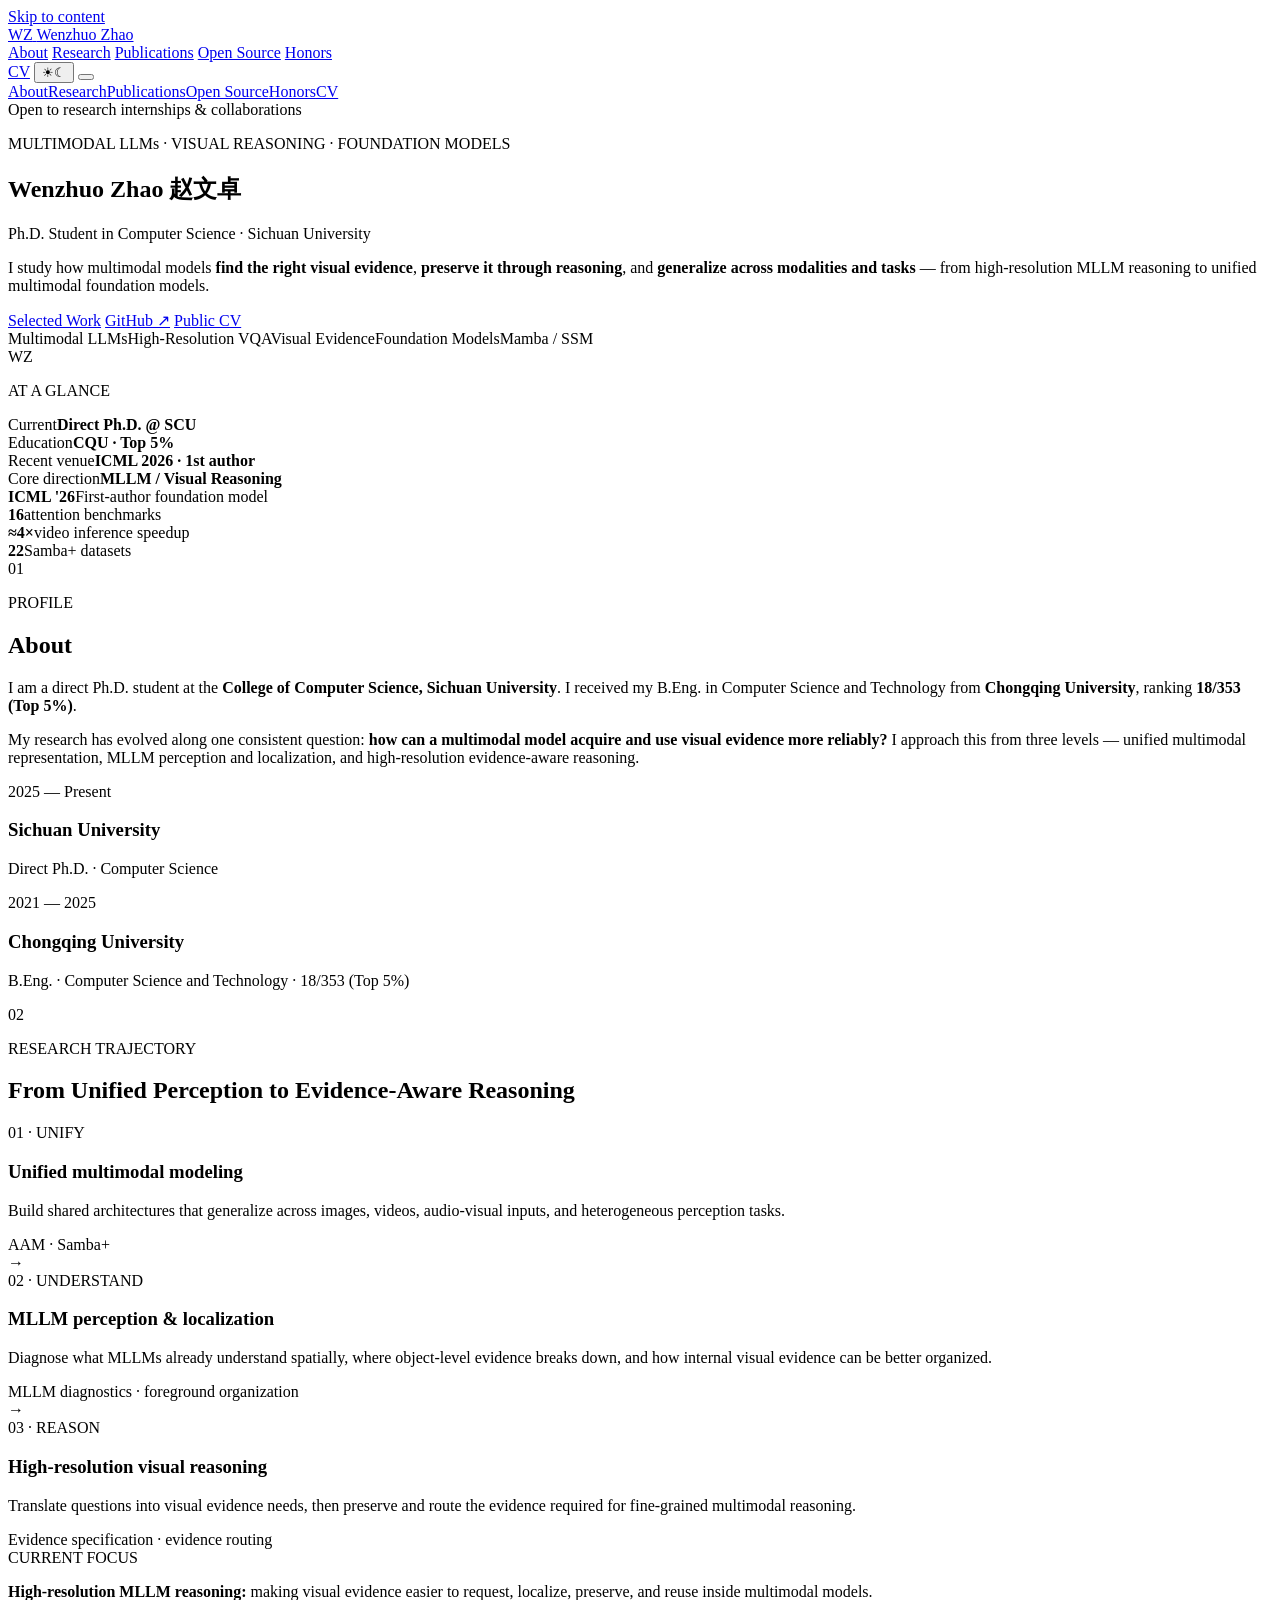
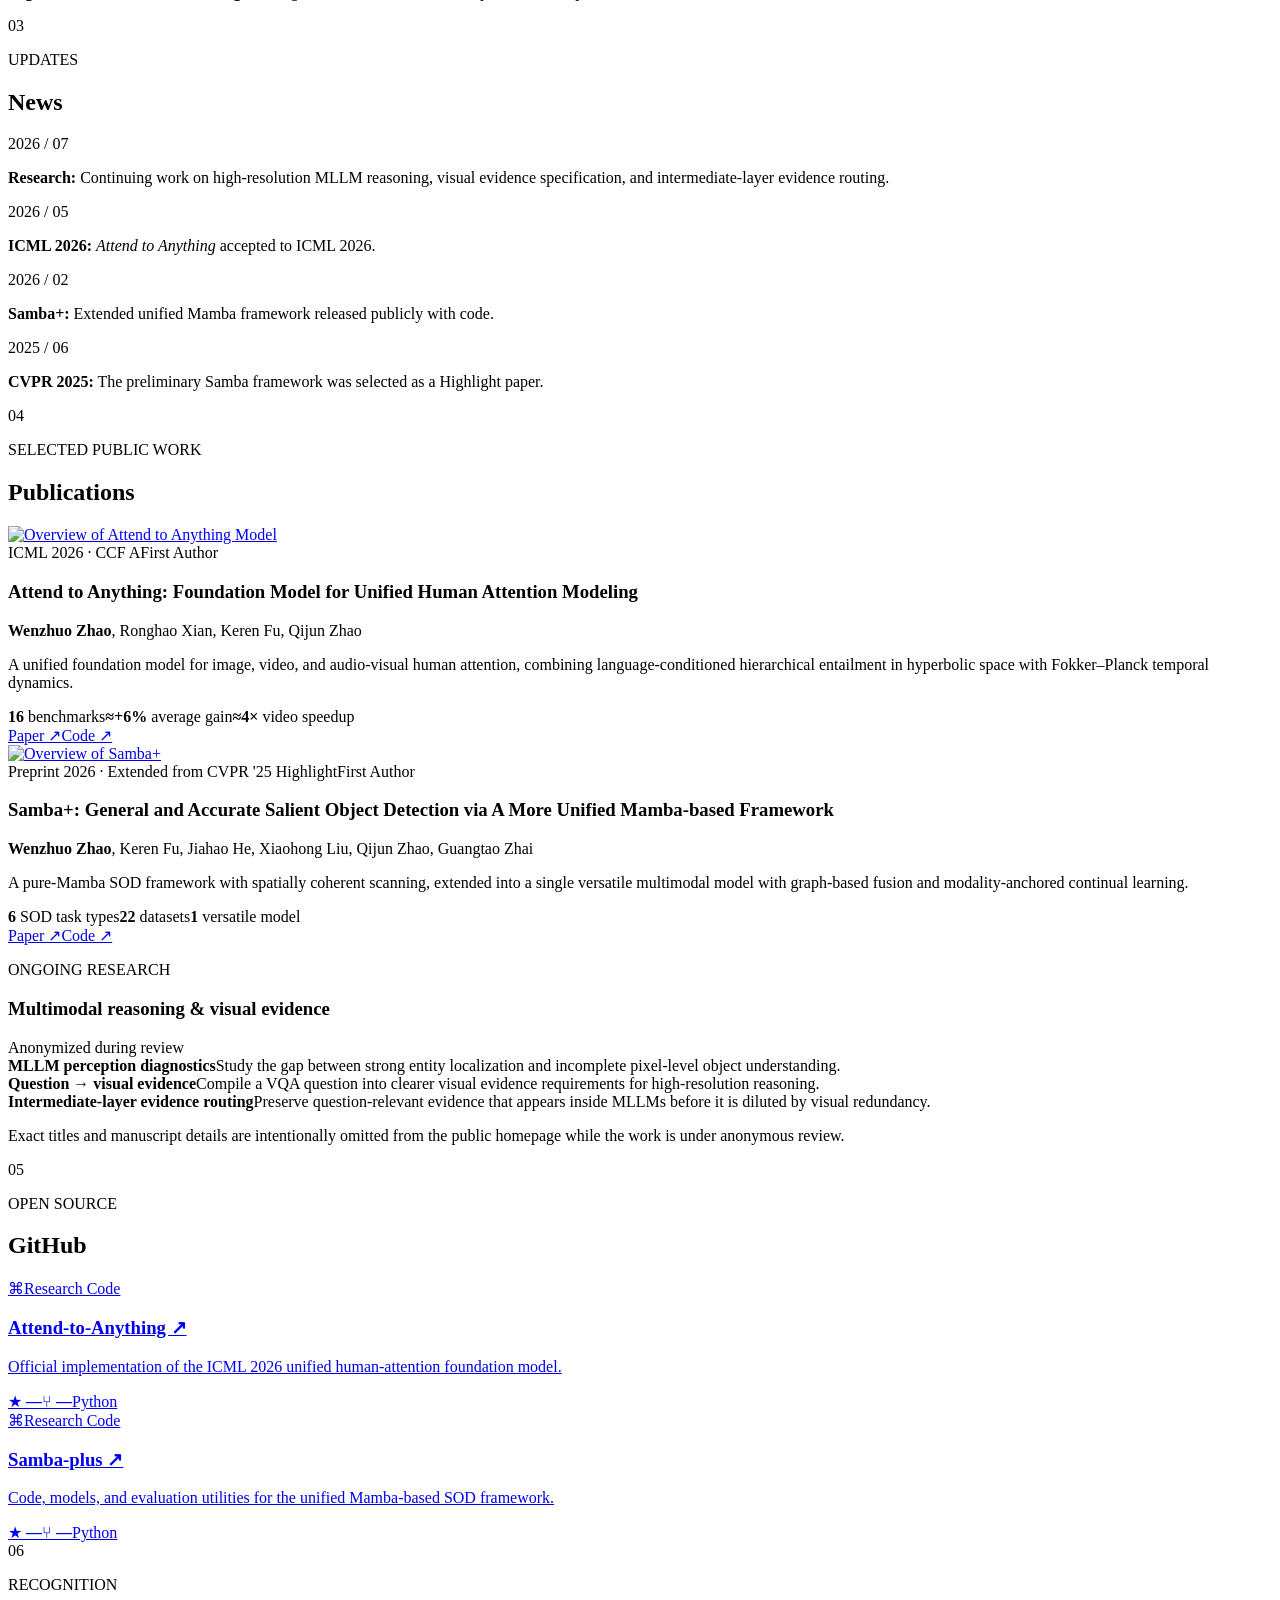
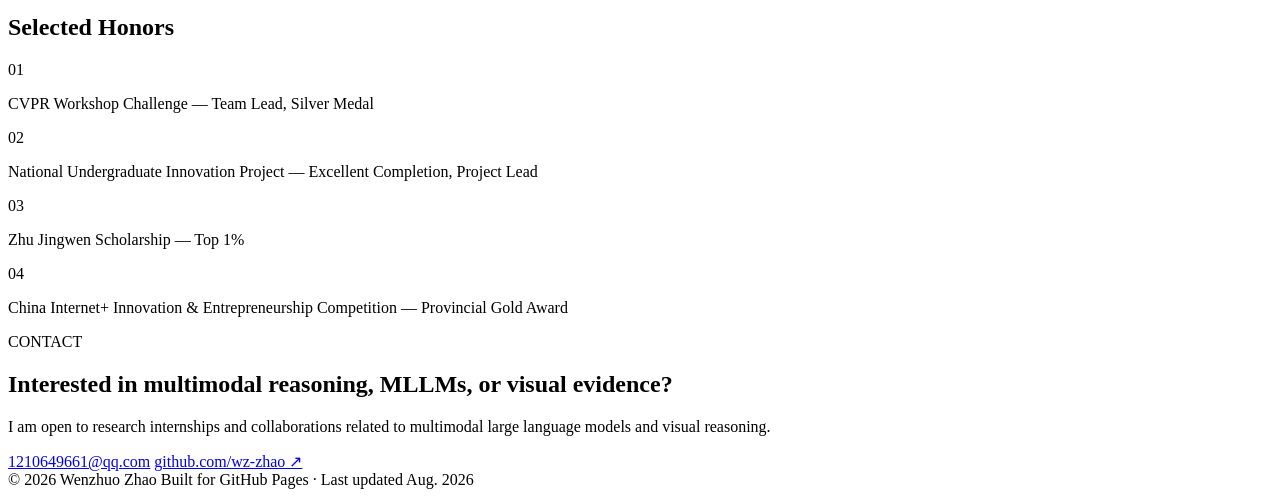
==== index.html @ 7d65204a "Add files via upload" ====
<!doctype html>
<html lang="en">
<head>
  <meta charset="utf-8" />
  <meta name="viewport" content="width=device-width, initial-scale=1" />
  <meta name="theme-color" content="#f6f8fb" media="(prefers-color-scheme: light)" />
  <meta name="theme-color" content="#0c111b" media="(prefers-color-scheme: dark)" />
  <meta name="description" content="Wenzhuo Zhao — Ph.D. student at Sichuan University working on multimodal large language models, high-resolution visual reasoning, visual evidence, and unified multimodal foundation models." />
  <meta name="author" content="Wenzhuo Zhao" />
  <meta name="robots" content="index,follow" />
  <link rel="canonical" href="https://wz-zhao.github.io/" />
  <meta property="og:title" content="Wenzhuo Zhao | Multimodal AI Research" />
  <meta property="og:description" content="Multimodal LLMs, high-resolution visual reasoning, visual evidence, and unified multimodal foundation models." />
  <meta property="og:type" content="website" />
  <meta property="og:url" content="https://wz-zhao.github.io/" />
  <meta name="twitter:card" content="summary" />
  <title>Wenzhuo Zhao | Multimodal AI Research</title>
  <link rel="icon" href="assets/favicon.svg" type="image/svg+xml" />
  <link rel="stylesheet" href="assets/style.css" />
  <script type="application/ld+json">
  {
    "@context": "https://schema.org",
    "@type": "Person",
    "name": "Wenzhuo Zhao",
    "alternateName": "赵文卓",
    "url": "https://wz-zhao.github.io/",
    "sameAs": ["https://github.com/wz-zhao"],
    "affiliation": {"@type": "CollegeOrUniversity", "name": "Sichuan University"},
    "alumniOf": {"@type": "CollegeOrUniversity", "name": "Chongqing University"},
    "knowsAbout": ["Multimodal Large Language Models", "High-Resolution Visual Question Answering", "Visual Evidence Routing", "Foundation Models", "Mamba"]
  }
  </script>
</head>
<body>
  <a class="skip-link" href="#main">Skip to content</a>
  <div class="page-glow page-glow-a" aria-hidden="true"></div>
  <div class="page-glow page-glow-b" aria-hidden="true"></div>

  <header class="site-header" id="top">
    <div class="nav-shell">
      <a class="brand" href="#top" aria-label="Wenzhuo Zhao homepage">
        <span class="brand-mark">WZ</span>
        <span class="brand-name">Wenzhuo Zhao</span>
      </a>
      <nav class="nav-links" aria-label="Primary navigation">
        <a href="#about">About</a>
        <a href="#research">Research</a>
        <a href="#publications">Publications</a>
        <a href="#opensource">Open Source</a>
        <a href="#honors">Honors</a>
      </nav>
      <div class="nav-actions">
        <a class="nav-cv" href="cv.html">CV</a>
        <button class="theme-toggle" id="themeToggle" type="button" aria-label="Toggle color theme" title="Toggle color theme">
          <span class="theme-sun" aria-hidden="true">☀</span><span class="theme-moon" aria-hidden="true">☾</span>
        </button>
        <button class="menu-toggle" id="menuToggle" type="button" aria-expanded="false" aria-controls="mobileNav" aria-label="Open navigation menu">
          <span></span><span></span><span></span>
        </button>
      </div>
    </div>
    <nav class="mobile-nav" id="mobileNav" aria-label="Mobile navigation">
      <a href="#about">About</a><a href="#research">Research</a><a href="#publications">Publications</a><a href="#opensource">Open Source</a><a href="#honors">Honors</a><a href="cv.html">CV</a>
    </nav>
  </header>

  <main id="main">
    <section class="hero section-shell">
      <div class="hero-copy reveal">
        <div class="availability"><span class="pulse-dot" aria-hidden="true"></span> Open to research internships & collaborations</div>
        <p class="eyebrow">MULTIMODAL LLMs · VISUAL REASONING · FOUNDATION MODELS</p>
        <h1>Wenzhuo Zhao <span class="cn-name">赵文卓</span></h1>
        <p class="hero-role">Ph.D. Student in Computer Science · Sichuan University</p>
        <p class="hero-lead">
          I study how multimodal models <strong>find the right visual evidence</strong>, <strong>preserve it through reasoning</strong>,
          and <strong>generalize across modalities and tasks</strong> — from high-resolution MLLM reasoning to unified multimodal foundation models.
        </p>
        <div class="hero-actions">
          <a class="button button-primary" href="#publications">Selected Work</a>
          <a class="button button-ghost" href="https://github.com/wz-zhao" target="_blank" rel="noreferrer">GitHub ↗</a>
          <a class="button button-ghost" href="cv.html">Public CV</a>
        </div>
        <div class="hero-tags" aria-label="Research interests">
          <span>Multimodal LLMs</span><span>High-Resolution VQA</span><span>Visual Evidence</span><span>Foundation Models</span><span>Mamba / SSM</span>
        </div>
      </div>

      <aside class="hero-card reveal" aria-label="Research profile">
        <div class="avatar-wrap">
          <img class="avatar" src="https://avatars.githubusercontent.com/u/113617380?v=4" alt="Wenzhuo Zhao" referrerpolicy="no-referrer" onerror="this.style.display='none'; this.nextElementSibling.style.display='grid';" />
          <div class="avatar-fallback" aria-hidden="true">WZ</div>
        </div>
        <div class="hero-card-body">
          <p class="mini-label">AT A GLANCE</p>
          <div class="stat-row"><span>Current</span><strong>Direct Ph.D. @ SCU</strong></div>
          <div class="stat-row"><span>Education</span><strong>CQU · Top 5%</strong></div>
          <div class="stat-row"><span>Recent venue</span><strong>ICML 2026 · 1st author</strong></div>
          <div class="stat-row"><span>Core direction</span><strong>MLLM / Visual Reasoning</strong></div>
        </div>
      </aside>
    </section>

    <section class="proof-bar section-shell reveal" aria-label="Selected research highlights">
      <div><strong>ICML '26</strong><span>First-author foundation model</span></div>
      <div><strong>16</strong><span>attention benchmarks</span></div>
      <div><strong>≈4×</strong><span>video inference speedup</span></div>
      <div><strong>22</strong><span>Samba+ datasets</span></div>
    </section>

    <section class="section-shell content-section" id="about">
      <div class="section-heading reveal">
        <span class="section-index">01</span>
        <div><p class="section-kicker">PROFILE</p><h2>About</h2></div>
      </div>
      <div class="about-grid">
        <div class="about-copy card reveal">
          <p>
            I am a direct Ph.D. student at the <strong>College of Computer Science, Sichuan University</strong>.
            I received my B.Eng. in Computer Science and Technology from <strong>Chongqing University</strong>, ranking
            <strong>18/353 (Top 5%)</strong>.
          </p>
          <p>
            My research has evolved along one consistent question: <strong>how can a multimodal model acquire and use visual evidence more reliably?</strong>
            I approach this from three levels — unified multimodal representation, MLLM perception and localization, and high-resolution evidence-aware reasoning.
          </p>
        </div>
        <div class="education-stack reveal">
          <article class="education-item card">
            <div class="edu-year">2025 — Present</div>
            <h3>Sichuan University</h3>
            <p>Direct Ph.D. · Computer Science</p>
          </article>
          <article class="education-item card">
            <div class="edu-year">2021 — 2025</div>
            <h3>Chongqing University</h3>
            <p>B.Eng. · Computer Science and Technology · 18/353 (Top 5%)</p>
          </article>
        </div>
      </div>
    </section>

    <section class="section-shell content-section" id="research">
      <div class="section-heading reveal">
        <span class="section-index">02</span>
        <div><p class="section-kicker">RESEARCH TRAJECTORY</p><h2>From Unified Perception to Evidence-Aware Reasoning</h2></div>
      </div>

      <div class="trajectory reveal" aria-label="Research trajectory">
        <article class="trajectory-step card">
          <div class="step-label">01 · UNIFY</div>
          <h3>Unified multimodal modeling</h3>
          <p>Build shared architectures that generalize across images, videos, audio-visual inputs, and heterogeneous perception tasks.</p>
          <div class="step-work">AAM · Samba+</div>
        </article>
        <div class="trajectory-arrow" aria-hidden="true">→</div>
        <article class="trajectory-step card">
          <div class="step-label">02 · UNDERSTAND</div>
          <h3>MLLM perception & localization</h3>
          <p>Diagnose what MLLMs already understand spatially, where object-level evidence breaks down, and how internal visual evidence can be better organized.</p>
          <div class="step-work">MLLM diagnostics · foreground organization</div>
        </article>
        <div class="trajectory-arrow" aria-hidden="true">→</div>
        <article class="trajectory-step card">
          <div class="step-label">03 · REASON</div>
          <h3>High-resolution visual reasoning</h3>
          <p>Translate questions into visual evidence needs, then preserve and route the evidence required for fine-grained multimodal reasoning.</p>
          <div class="step-work">Evidence specification · evidence routing</div>
        </article>
      </div>

      <div class="research-note card reveal">
        <span class="research-note-tag">CURRENT FOCUS</span>
        <p><strong>High-resolution MLLM reasoning:</strong> making visual evidence easier to request, localize, preserve, and reuse inside multimodal models.</p>
      </div>
    </section>

    <section class="section-shell content-section" id="news">
      <div class="section-heading reveal">
        <span class="section-index">03</span>
        <div><p class="section-kicker">UPDATES</p><h2>News</h2></div>
      </div>
      <div class="timeline card reveal">
        <div class="timeline-item"><time>2026 / 07</time><p><strong>Research:</strong> Continuing work on high-resolution MLLM reasoning, visual evidence specification, and intermediate-layer evidence routing.</p></div>
        <div class="timeline-item"><time>2026 / 05</time><p><strong>ICML 2026:</strong> <em>Attend to Anything</em> accepted to ICML 2026.</p></div>
        <div class="timeline-item"><time>2026 / 02</time><p><strong>Samba+:</strong> Extended unified Mamba framework released publicly with code.</p></div>
        <div class="timeline-item"><time>2025 / 06</time><p><strong>CVPR 2025:</strong> The preliminary Samba framework was selected as a Highlight paper.</p></div>
      </div>
    </section>

    <section class="section-shell content-section" id="publications">
      <div class="section-heading reveal">
        <span class="section-index">04</span>
        <div><p class="section-kicker">SELECTED PUBLIC WORK</p><h2>Publications</h2></div>
      </div>

      <div class="publication-list">
        <article class="publication card reveal">
          <a class="pub-figure" href="https://arxiv.org/abs/2606.03540" target="_blank" rel="noreferrer" aria-label="Open Attend to Anything paper">
            <img src="assets/aam_figure.jpg" alt="Overview of Attend to Anything Model" loading="lazy" />
          </a>
          <div class="pub-content">
            <div class="pub-meta"><span class="venue-badge">ICML 2026 · CCF A</span><span>First Author</span></div>
            <h3>Attend to Anything: Foundation Model for Unified Human Attention Modeling</h3>
            <p class="authors"><strong>Wenzhuo Zhao</strong>, Ronghao Xian, Keren Fu, Qijun Zhao</p>
            <p class="pub-summary">
              A unified foundation model for image, video, and audio-visual human attention, combining language-conditioned hierarchical entailment in hyperbolic space with Fokker–Planck temporal dynamics.
            </p>
            <div class="metric-strip"><span><strong>16</strong> benchmarks</span><span><strong>≈+6%</strong> average gain</span><span><strong>≈4×</strong> video speedup</span></div>
            <div class="pub-links"><a href="https://arxiv.org/abs/2606.03540" target="_blank" rel="noreferrer">Paper ↗</a><a href="https://github.com/wz-zhao/Attend-to-Anything" target="_blank" rel="noreferrer">Code ↗</a></div>
          </div>
        </article>

        <article class="publication card reveal">
          <a class="pub-figure" href="https://arxiv.org/abs/2602.01593" target="_blank" rel="noreferrer" aria-label="Open Samba+ paper">
            <img src="assets/samba_figure.jpg" alt="Overview of Samba+" loading="lazy" />
          </a>
          <div class="pub-content">
            <div class="pub-meta"><span class="venue-badge">Preprint 2026 · Extended from CVPR '25 Highlight</span><span>First Author</span></div>
            <h3>Samba+: General and Accurate Salient Object Detection via A More Unified Mamba-based Framework</h3>
            <p class="authors"><strong>Wenzhuo Zhao</strong>, Keren Fu, Jiahao He, Xiaohong Liu, Qijun Zhao, Guangtao Zhai</p>
            <p class="pub-summary">
              A pure-Mamba SOD framework with spatially coherent scanning, extended into a single versatile multimodal model with graph-based fusion and modality-anchored continual learning.
            </p>
            <div class="metric-strip"><span><strong>6</strong> SOD task types</span><span><strong>22</strong> datasets</span><span><strong>1</strong> versatile model</span></div>
            <div class="pub-links"><a href="https://arxiv.org/abs/2602.01593" target="_blank" rel="noreferrer">Paper ↗</a><a href="https://github.com/wz-zhao/Samba-plus" target="_blank" rel="noreferrer">Code ↗</a></div>
          </div>
        </article>
      </div>

      <div class="ongoing card reveal">
        <div class="ongoing-head">
          <div><p class="section-kicker">ONGOING RESEARCH</p><h3>Multimodal reasoning & visual evidence</h3></div>
          <span class="privacy-badge">Anonymized during review</span>
        </div>
        <div class="ongoing-grid">
          <div><strong>MLLM perception diagnostics</strong><span>Study the gap between strong entity localization and incomplete pixel-level object understanding.</span></div>
          <div><strong>Question → visual evidence</strong><span>Compile a VQA question into clearer visual evidence requirements for high-resolution reasoning.</span></div>
          <div><strong>Intermediate-layer evidence routing</strong><span>Preserve question-relevant evidence that appears inside MLLMs before it is diluted by visual redundancy.</span></div>
        </div>
        <p class="confidential-note">Exact titles and manuscript details are intentionally omitted from the public homepage while the work is under anonymous review.</p>
      </div>
    </section>

    <section class="section-shell content-section" id="opensource">
      <div class="section-heading reveal">
        <span class="section-index">05</span>
        <div><p class="section-kicker">OPEN SOURCE</p><h2>GitHub</h2></div>
      </div>
      <div class="github-grid">
        <a class="repo-card card reveal" data-repo="wz-zhao/Attend-to-Anything" href="https://github.com/wz-zhao/Attend-to-Anything" target="_blank" rel="noreferrer">
          <div class="repo-top"><span class="repo-icon" aria-hidden="true">⌘</span><span class="repo-label">Research Code</span></div>
          <h3>Attend-to-Anything ↗</h3>
          <p>Official implementation of the ICML 2026 unified human-attention foundation model.</p>
          <div class="repo-stats"><span>★ <b data-stars>—</b></span><span>⑂ <b data-forks>—</b></span><span class="repo-language">Python</span></div>
        </a>
        <a class="repo-card card reveal" data-repo="wz-zhao/Samba-plus" href="https://github.com/wz-zhao/Samba-plus" target="_blank" rel="noreferrer">
          <div class="repo-top"><span class="repo-icon" aria-hidden="true">⌘</span><span class="repo-label">Research Code</span></div>
          <h3>Samba-plus ↗</h3>
          <p>Code, models, and evaluation utilities for the unified Mamba-based SOD framework.</p>
          <div class="repo-stats"><span>★ <b data-stars>—</b></span><span>⑂ <b data-forks>—</b></span><span class="repo-language">Python</span></div>
        </a>
      </div>
    </section>

    <section class="section-shell content-section" id="honors">
      <div class="section-heading reveal">
        <span class="section-index">06</span>
        <div><p class="section-kicker">RECOGNITION</p><h2>Selected Honors</h2></div>
      </div>
      <div class="honors-grid">
        <div class="honor-item card reveal"><span>01</span><p>CVPR Workshop Challenge — Team Lead, Silver Medal</p></div>
        <div class="honor-item card reveal"><span>02</span><p>National Undergraduate Innovation Project — Excellent Completion, Project Lead</p></div>
        <div class="honor-item card reveal"><span>03</span><p>Zhu Jingwen Scholarship — Top 1%</p></div>
        <div class="honor-item card reveal"><span>04</span><p>China Internet+ Innovation & Entrepreneurship Competition — Provincial Gold Award</p></div>
      </div>
    </section>

    <section class="section-shell contact-section reveal" id="contact">
      <div>
        <p class="section-kicker">CONTACT</p>
        <h2>Interested in multimodal reasoning, MLLMs, or visual evidence?</h2>
        <p class="contact-copy">I am open to research internships and collaborations related to multimodal large language models and visual reasoning.</p>
      </div>
      <div class="contact-actions">
        <a class="button button-primary" href="mailto:1210649661@qq.com">1210649661@qq.com</a>
        <a class="button button-ghost" href="https://github.com/wz-zhao" target="_blank" rel="noreferrer">github.com/wz-zhao ↗</a>
      </div>
    </section>
  </main>

  <footer class="section-shell site-footer">
    <span>© <span id="year">2026</span> Wenzhuo Zhao</span>
    <span>Built for GitHub Pages · Last updated Aug. 2026</span>
  </footer>

  <script src="assets/script.js"></script>
</body>
</html>
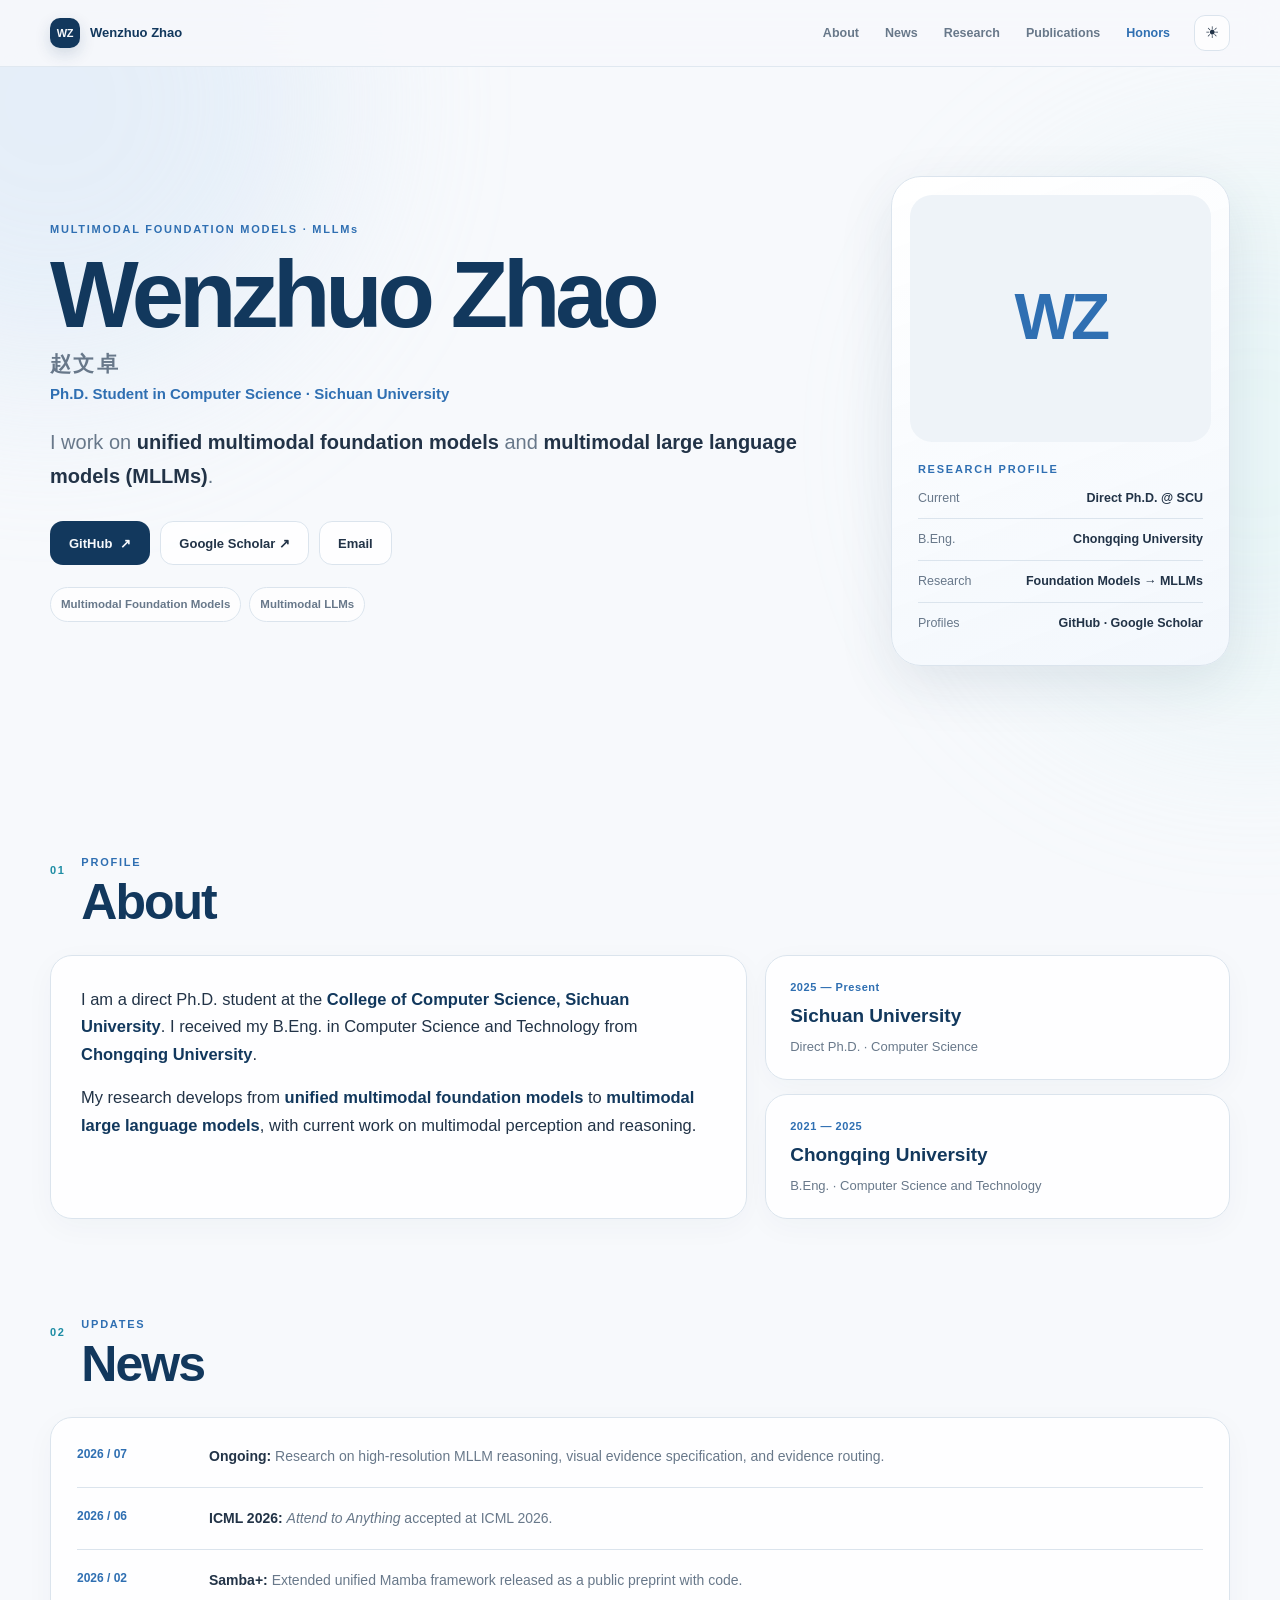
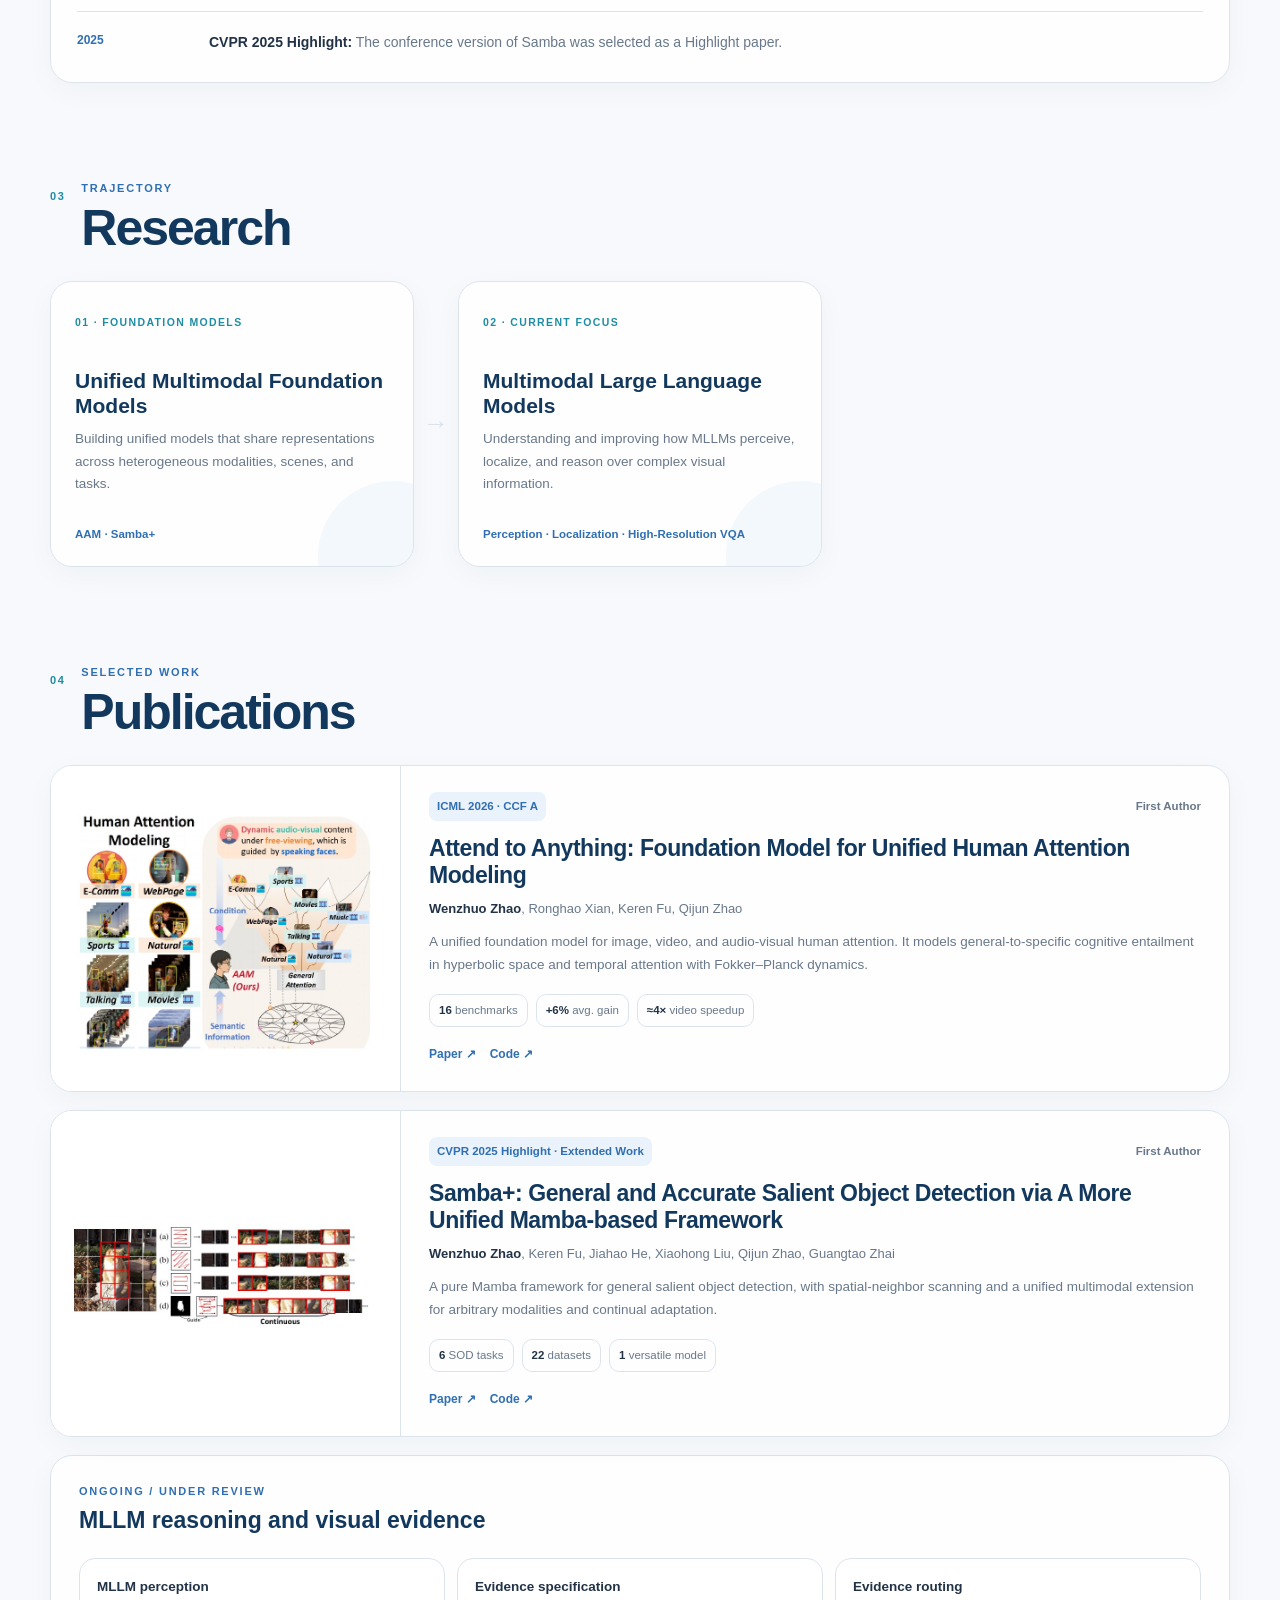
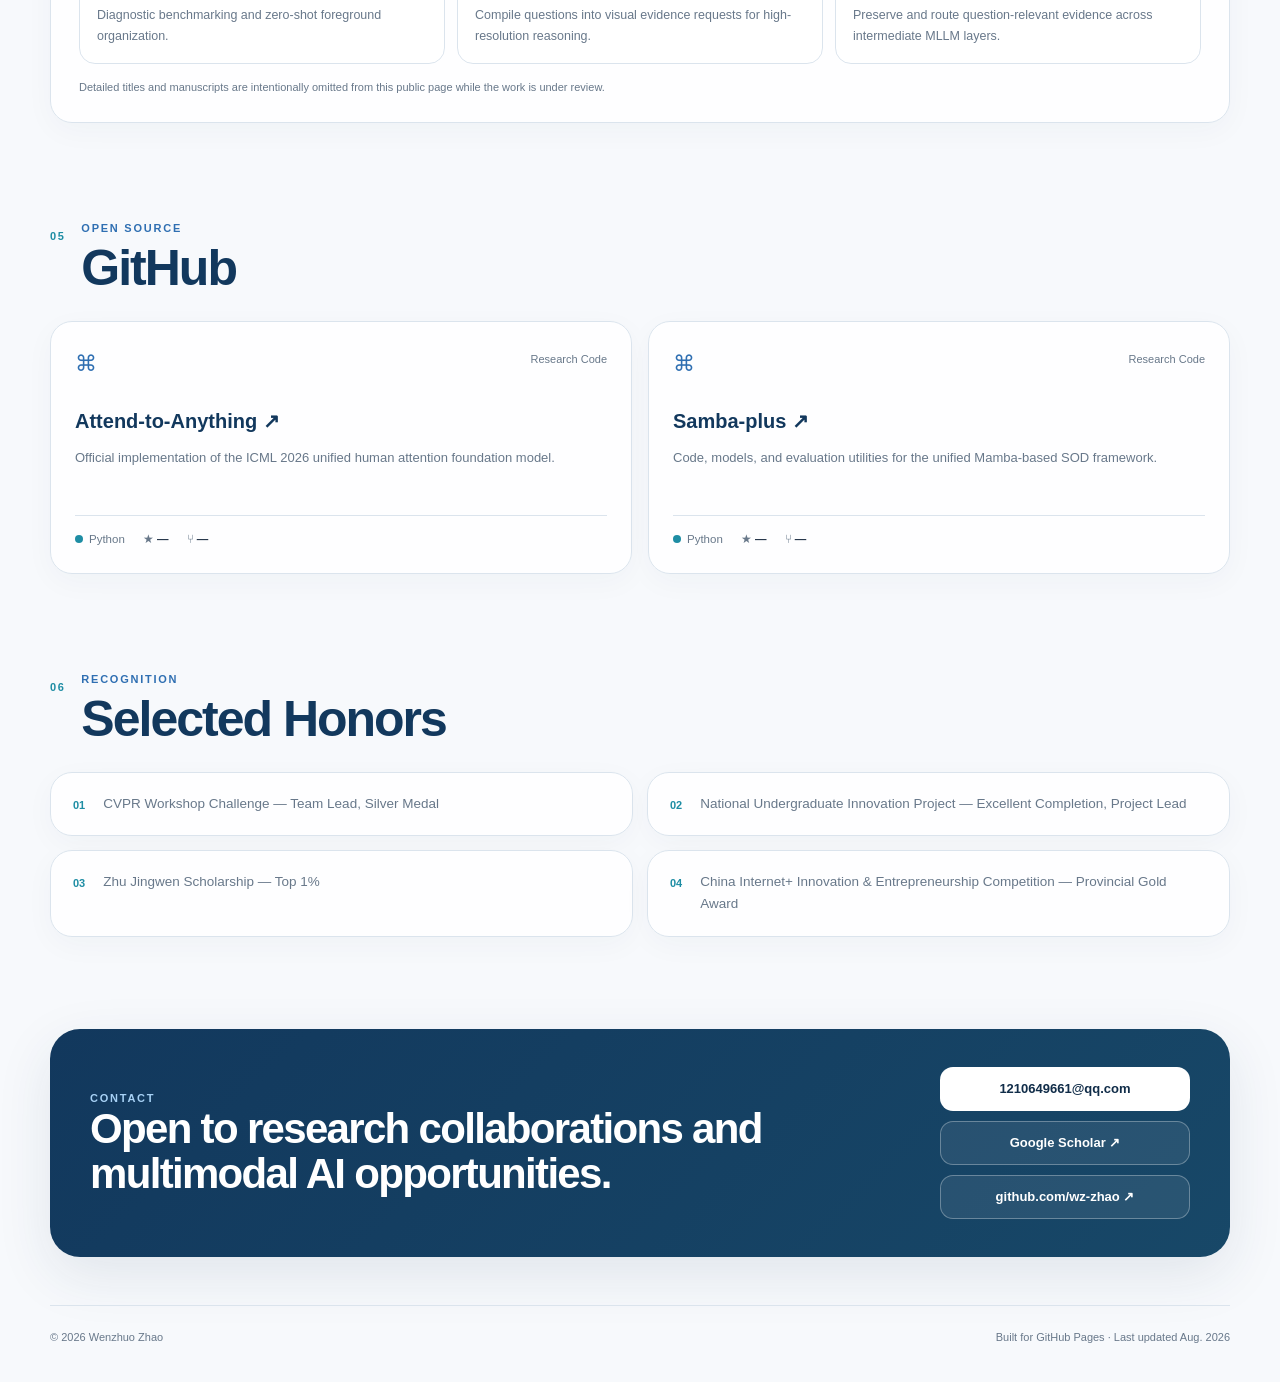
==== commit ae1d0314: "Add files via upload" ====
--- a/index.html
+++ b/index.html
@@ -3,36 +3,15 @@
 <head>
   <meta charset="utf-8" />
   <meta name="viewport" content="width=device-width, initial-scale=1" />
-  <meta name="theme-color" content="#f6f8fb" media="(prefers-color-scheme: light)" />
-  <meta name="theme-color" content="#0c111b" media="(prefers-color-scheme: dark)" />
-  <meta name="description" content="Wenzhuo Zhao — Ph.D. student at Sichuan University working on multimodal large language models, high-resolution visual reasoning, visual evidence, and unified multimodal foundation models." />
-  <meta name="author" content="Wenzhuo Zhao" />
-  <meta name="robots" content="index,follow" />
-  <link rel="canonical" href="https://wz-zhao.github.io/" />
+  <meta name="theme-color" content="#0f172a" />
+  <meta name="description" content="Wenzhuo Zhao — Ph.D. student at Sichuan University. Research on unified multimodal foundation models and multimodal large language models (MLLMs)." />
   <meta property="og:title" content="Wenzhuo Zhao | Multimodal AI Research" />
-  <meta property="og:description" content="Multimodal LLMs, high-resolution visual reasoning, visual evidence, and unified multimodal foundation models." />
+  <meta property="og:description" content="Research on unified multimodal foundation models and multimodal large language models (MLLMs)." />
   <meta property="og:type" content="website" />
-  <meta property="og:url" content="https://wz-zhao.github.io/" />
-  <meta name="twitter:card" content="summary" />
   <title>Wenzhuo Zhao | Multimodal AI Research</title>
-  <link rel="icon" href="assets/favicon.svg" type="image/svg+xml" />
   <link rel="stylesheet" href="assets/style.css" />
-  <script type="application/ld+json">
-  {
-    "@context": "https://schema.org",
-    "@type": "Person",
-    "name": "Wenzhuo Zhao",
-    "alternateName": "赵文卓",
-    "url": "https://wz-zhao.github.io/",
-    "sameAs": ["https://github.com/wz-zhao"],
-    "affiliation": {"@type": "CollegeOrUniversity", "name": "Sichuan University"},
-    "alumniOf": {"@type": "CollegeOrUniversity", "name": "Chongqing University"},
-    "knowsAbout": ["Multimodal Large Language Models", "High-Resolution Visual Question Answering", "Visual Evidence Routing", "Foundation Models", "Mamba"]
-  }
-  </script>
 </head>
 <body>
-  <a class="skip-link" href="#main">Skip to content</a>
   <div class="page-glow page-glow-a" aria-hidden="true"></div>
   <div class="page-glow page-glow-b" aria-hidden="true"></div>
 
@@ -44,67 +23,52 @@
       </a>
       <nav class="nav-links" aria-label="Primary navigation">
         <a href="#about">About</a>
+        <a href="#news">News</a>
         <a href="#research">Research</a>
         <a href="#publications">Publications</a>
-        <a href="#opensource">Open Source</a>
         <a href="#honors">Honors</a>
       </nav>
-      <div class="nav-actions">
-        <a class="nav-cv" href="cv.html">CV</a>
-        <button class="theme-toggle" id="themeToggle" type="button" aria-label="Toggle color theme" title="Toggle color theme">
-          <span class="theme-sun" aria-hidden="true">☀</span><span class="theme-moon" aria-hidden="true">☾</span>
-        </button>
-        <button class="menu-toggle" id="menuToggle" type="button" aria-expanded="false" aria-controls="mobileNav" aria-label="Open navigation menu">
-          <span></span><span></span><span></span>
-        </button>
-      </div>
+      <button class="theme-toggle" id="themeToggle" type="button" aria-label="Toggle color theme" title="Toggle color theme">
+        <span class="theme-sun">☀</span><span class="theme-moon">☾</span>
+      </button>
     </div>
-    <nav class="mobile-nav" id="mobileNav" aria-label="Mobile navigation">
-      <a href="#about">About</a><a href="#research">Research</a><a href="#publications">Publications</a><a href="#opensource">Open Source</a><a href="#honors">Honors</a><a href="cv.html">CV</a>
-    </nav>
   </header>
 
-  <main id="main">
+  <main>
     <section class="hero section-shell">
       <div class="hero-copy reveal">
-        <div class="availability"><span class="pulse-dot" aria-hidden="true"></span> Open to research internships & collaborations</div>
-        <p class="eyebrow">MULTIMODAL LLMs · VISUAL REASONING · FOUNDATION MODELS</p>
+        <p class="eyebrow">MULTIMODAL FOUNDATION MODELS · MLLMs</p>
         <h1>Wenzhuo Zhao <span class="cn-name">赵文卓</span></h1>
         <p class="hero-role">Ph.D. Student in Computer Science · Sichuan University</p>
         <p class="hero-lead">
-          I study how multimodal models <strong>find the right visual evidence</strong>, <strong>preserve it through reasoning</strong>,
-          and <strong>generalize across modalities and tasks</strong> — from high-resolution MLLM reasoning to unified multimodal foundation models.
+          I work on <strong>unified multimodal foundation models</strong> and <strong>multimodal large language models (MLLMs)</strong>.
         </p>
         <div class="hero-actions">
-          <a class="button button-primary" href="#publications">Selected Work</a>
-          <a class="button button-ghost" href="https://github.com/wz-zhao" target="_blank" rel="noreferrer">GitHub ↗</a>
-          <a class="button button-ghost" href="cv.html">Public CV</a>
+          <a class="button button-primary" href="https://github.com/wz-zhao" target="_blank" rel="noreferrer">
+            GitHub <span aria-hidden="true">↗</span>
+          </a>
+          <a class="button button-ghost" href="https://scholar.google.co.jp/citations?user=dNzUUAoAAAAJ&hl=en&oi=ao" target="_blank" rel="noreferrer">Google Scholar ↗</a>
+          <a class="button button-ghost" href="mailto:1210649661@qq.com">Email</a>
         </div>
         <div class="hero-tags" aria-label="Research interests">
-          <span>Multimodal LLMs</span><span>High-Resolution VQA</span><span>Visual Evidence</span><span>Foundation Models</span><span>Mamba / SSM</span>
+          <span>Multimodal Foundation Models</span>
+          <span>Multimodal LLMs</span>
         </div>
       </div>
 
       <aside class="hero-card reveal" aria-label="Research profile">
         <div class="avatar-wrap">
-          <img class="avatar" src="https://avatars.githubusercontent.com/u/113617380?v=4" alt="Wenzhuo Zhao" referrerpolicy="no-referrer" onerror="this.style.display='none'; this.nextElementSibling.style.display='grid';" />
+          <img class="avatar" src="https://avatars.githubusercontent.com/u/113617380?v=4" alt="Wenzhuo Zhao" onerror="this.style.display='none'; this.nextElementSibling.style.display='grid';" />
           <div class="avatar-fallback" aria-hidden="true">WZ</div>
         </div>
         <div class="hero-card-body">
-          <p class="mini-label">AT A GLANCE</p>
+          <p class="mini-label">RESEARCH PROFILE</p>
           <div class="stat-row"><span>Current</span><strong>Direct Ph.D. @ SCU</strong></div>
-          <div class="stat-row"><span>Education</span><strong>CQU · Top 5%</strong></div>
-          <div class="stat-row"><span>Recent venue</span><strong>ICML 2026 · 1st author</strong></div>
-          <div class="stat-row"><span>Core direction</span><strong>MLLM / Visual Reasoning</strong></div>
+          <div class="stat-row"><span>B.Eng.</span><strong>Chongqing University</strong></div>
+          <div class="stat-row"><span>Research</span><strong>Foundation Models → MLLMs</strong></div>
+          <div class="stat-row"><span>Profiles</span><strong>GitHub · Google Scholar</strong></div>
         </div>
       </aside>
-    </section>
-
-    <section class="proof-bar section-shell reveal" aria-label="Selected research highlights">
-      <div><strong>ICML '26</strong><span>First-author foundation model</span></div>
-      <div><strong>16</strong><span>attention benchmarks</span></div>
-      <div><strong>≈4×</strong><span>video inference speedup</span></div>
-      <div><strong>22</strong><span>Samba+ datasets</span></div>
     </section>
 
     <section class="section-shell content-section" id="about">
@@ -116,12 +80,10 @@
         <div class="about-copy card reveal">
           <p>
             I am a direct Ph.D. student at the <strong>College of Computer Science, Sichuan University</strong>.
-            I received my B.Eng. in Computer Science and Technology from <strong>Chongqing University</strong>, ranking
-            <strong>18/353 (Top 5%)</strong>.
+            I received my B.Eng. in Computer Science and Technology from <strong>Chongqing University</strong>.
           </p>
           <p>
-            My research has evolved along one consistent question: <strong>how can a multimodal model acquire and use visual evidence more reliably?</strong>
-            I approach this from three levels — unified multimodal representation, MLLM perception and localization, and high-resolution evidence-aware reasoning.
+            My research develops from <strong>unified multimodal foundation models</strong> to <strong>multimodal large language models</strong>, with current work on multimodal perception and reasoning.
           </p>
         </div>
         <div class="education-stack reveal">
@@ -133,132 +95,141 @@
           <article class="education-item card">
             <div class="edu-year">2021 — 2025</div>
             <h3>Chongqing University</h3>
-            <p>B.Eng. · Computer Science and Technology · 18/353 (Top 5%)</p>
+            <p>B.Eng. · Computer Science and Technology</p>
           </article>
         </div>
       </div>
     </section>
 
+    <section class="section-shell content-section" id="news">
+      <div class="section-heading reveal">
+        <span class="section-index">02</span>
+        <div><p class="section-kicker">UPDATES</p><h2>News</h2></div>
+      </div>
+      <div class="timeline card reveal">
+        <div class="timeline-item">
+          <time>2026 / 07</time>
+          <p><strong>Ongoing:</strong> Research on high-resolution MLLM reasoning, visual evidence specification, and evidence routing.</p>
+        </div>
+        <div class="timeline-item">
+          <time>2026 / 06</time>
+          <p><strong>ICML 2026:</strong> <em>Attend to Anything</em> accepted at ICML 2026.</p>
+        </div>
+        <div class="timeline-item">
+          <time>2026 / 02</time>
+          <p><strong>Samba+:</strong> Extended unified Mamba framework released as a public preprint with code.</p>
+        </div>
+        <div class="timeline-item">
+          <time>2025</time>
+          <p><strong>CVPR 2025 Highlight:</strong> The conference version of Samba was selected as a Highlight paper.</p>
+        </div>
+      </div>
+    </section>
+
     <section class="section-shell content-section" id="research">
       <div class="section-heading reveal">
-        <span class="section-index">02</span>
-        <div><p class="section-kicker">RESEARCH TRAJECTORY</p><h2>From Unified Perception to Evidence-Aware Reasoning</h2></div>
-      </div>
-
-      <div class="trajectory reveal" aria-label="Research trajectory">
-        <article class="trajectory-step card">
-          <div class="step-label">01 · UNIFY</div>
-          <h3>Unified multimodal modeling</h3>
-          <p>Build shared architectures that generalize across images, videos, audio-visual inputs, and heterogeneous perception tasks.</p>
-          <div class="step-work">AAM · Samba+</div>
-        </article>
-        <div class="trajectory-arrow" aria-hidden="true">→</div>
-        <article class="trajectory-step card">
-          <div class="step-label">02 · UNDERSTAND</div>
-          <h3>MLLM perception & localization</h3>
-          <p>Diagnose what MLLMs already understand spatially, where object-level evidence breaks down, and how internal visual evidence can be better organized.</p>
-          <div class="step-work">MLLM diagnostics · foreground organization</div>
-        </article>
-        <div class="trajectory-arrow" aria-hidden="true">→</div>
-        <article class="trajectory-step card">
-          <div class="step-label">03 · REASON</div>
-          <h3>High-resolution visual reasoning</h3>
-          <p>Translate questions into visual evidence needs, then preserve and route the evidence required for fine-grained multimodal reasoning.</p>
-          <div class="step-work">Evidence specification · evidence routing</div>
-        </article>
-      </div>
-
-      <div class="research-note card reveal">
-        <span class="research-note-tag">CURRENT FOCUS</span>
-        <p><strong>High-resolution MLLM reasoning:</strong> making visual evidence easier to request, localize, preserve, and reuse inside multimodal models.</p>
-      </div>
-    </section>
-
-    <section class="section-shell content-section" id="news">
-      <div class="section-heading reveal">
         <span class="section-index">03</span>
-        <div><p class="section-kicker">UPDATES</p><h2>News</h2></div>
-      </div>
-      <div class="timeline card reveal">
-        <div class="timeline-item"><time>2026 / 07</time><p><strong>Research:</strong> Continuing work on high-resolution MLLM reasoning, visual evidence specification, and intermediate-layer evidence routing.</p></div>
-        <div class="timeline-item"><time>2026 / 05</time><p><strong>ICML 2026:</strong> <em>Attend to Anything</em> accepted to ICML 2026.</p></div>
-        <div class="timeline-item"><time>2026 / 02</time><p><strong>Samba+:</strong> Extended unified Mamba framework released publicly with code.</p></div>
-        <div class="timeline-item"><time>2025 / 06</time><p><strong>CVPR 2025:</strong> The preliminary Samba framework was selected as a Highlight paper.</p></div>
+        <div><p class="section-kicker">TRAJECTORY</p><h2>Research</h2></div>
+      </div>
+      <div class="trajectory trajectory-two">
+        <article class="trajectory-step card reveal">
+          <span class="step-label">01 · FOUNDATION MODELS</span>
+          <h3>Unified Multimodal Foundation Models</h3>
+          <p>Building unified models that share representations across heterogeneous modalities, scenes, and tasks.</p>
+          <span class="step-work">AAM · Samba+</span>
+        </article>
+        <div class="trajectory-arrow reveal" aria-hidden="true">→</div>
+        <article class="trajectory-step card reveal">
+          <span class="step-label">02 · CURRENT FOCUS</span>
+          <h3>Multimodal Large Language Models</h3>
+          <p>Understanding and improving how MLLMs perceive, localize, and reason over complex visual information.</p>
+          <span class="step-work">Perception · Localization · High-Resolution VQA</span>
+        </article>
       </div>
     </section>
 
     <section class="section-shell content-section" id="publications">
       <div class="section-heading reveal">
         <span class="section-index">04</span>
-        <div><p class="section-kicker">SELECTED PUBLIC WORK</p><h2>Publications</h2></div>
+        <div><p class="section-kicker">SELECTED WORK</p><h2>Publications</h2></div>
       </div>
 
       <div class="publication-list">
         <article class="publication card reveal">
           <a class="pub-figure" href="https://arxiv.org/abs/2606.03540" target="_blank" rel="noreferrer" aria-label="Open Attend to Anything paper">
-            <img src="assets/aam_figure.jpg" alt="Overview of Attend to Anything Model" loading="lazy" />
+            <img src="assets/aam_figure.jpg" alt="Overview of Attend to Anything Model" />
           </a>
           <div class="pub-content">
             <div class="pub-meta"><span class="venue-badge">ICML 2026 · CCF A</span><span>First Author</span></div>
             <h3>Attend to Anything: Foundation Model for Unified Human Attention Modeling</h3>
             <p class="authors"><strong>Wenzhuo Zhao</strong>, Ronghao Xian, Keren Fu, Qijun Zhao</p>
             <p class="pub-summary">
-              A unified foundation model for image, video, and audio-visual human attention, combining language-conditioned hierarchical entailment in hyperbolic space with Fokker–Planck temporal dynamics.
+              A unified foundation model for image, video, and audio-visual human attention. It models general-to-specific cognitive entailment in hyperbolic space and temporal attention with Fokker–Planck dynamics.
             </p>
-            <div class="metric-strip"><span><strong>16</strong> benchmarks</span><span><strong>≈+6%</strong> average gain</span><span><strong>≈4×</strong> video speedup</span></div>
-            <div class="pub-links"><a href="https://arxiv.org/abs/2606.03540" target="_blank" rel="noreferrer">Paper ↗</a><a href="https://github.com/wz-zhao/Attend-to-Anything" target="_blank" rel="noreferrer">Code ↗</a></div>
+            <div class="metric-strip">
+              <span><strong>16</strong> benchmarks</span><span><strong>+6%</strong> avg. gain</span><span><strong>≈4×</strong> video speedup</span>
+            </div>
+            <div class="pub-links">
+              <a href="https://arxiv.org/abs/2606.03540" target="_blank" rel="noreferrer">Paper ↗</a>
+              <a href="https://github.com/wz-zhao/Attend-to-Anything" target="_blank" rel="noreferrer">Code ↗</a>
+            </div>
           </div>
         </article>
 
         <article class="publication card reveal">
           <a class="pub-figure" href="https://arxiv.org/abs/2602.01593" target="_blank" rel="noreferrer" aria-label="Open Samba+ paper">
-            <img src="assets/samba_figure.jpg" alt="Overview of Samba+" loading="lazy" />
+            <img src="assets/samba_figure.jpg" alt="Spatial neighboring scanning in Samba+" />
           </a>
           <div class="pub-content">
-            <div class="pub-meta"><span class="venue-badge">Preprint 2026 · Extended from CVPR '25 Highlight</span><span>First Author</span></div>
+            <div class="pub-meta"><span class="venue-badge">CVPR 2025 Highlight · Extended Work</span><span>First Author</span></div>
             <h3>Samba+: General and Accurate Salient Object Detection via A More Unified Mamba-based Framework</h3>
             <p class="authors"><strong>Wenzhuo Zhao</strong>, Keren Fu, Jiahao He, Xiaohong Liu, Qijun Zhao, Guangtao Zhai</p>
             <p class="pub-summary">
-              A pure-Mamba SOD framework with spatially coherent scanning, extended into a single versatile multimodal model with graph-based fusion and modality-anchored continual learning.
+              A pure Mamba framework for general salient object detection, with spatial-neighbor scanning and a unified multimodal extension for arbitrary modalities and continual adaptation.
             </p>
-            <div class="metric-strip"><span><strong>6</strong> SOD task types</span><span><strong>22</strong> datasets</span><span><strong>1</strong> versatile model</span></div>
-            <div class="pub-links"><a href="https://arxiv.org/abs/2602.01593" target="_blank" rel="noreferrer">Paper ↗</a><a href="https://github.com/wz-zhao/Samba-plus" target="_blank" rel="noreferrer">Code ↗</a></div>
+            <div class="metric-strip">
+              <span><strong>6</strong> SOD tasks</span><span><strong>22</strong> datasets</span><span><strong>1</strong> versatile model</span>
+            </div>
+            <div class="pub-links">
+              <a href="https://arxiv.org/abs/2602.01593" target="_blank" rel="noreferrer">Paper ↗</a>
+              <a href="https://github.com/wz-zhao/Samba-plus" target="_blank" rel="noreferrer">Code ↗</a>
+            </div>
           </div>
         </article>
       </div>
 
       <div class="ongoing card reveal">
-        <div class="ongoing-head">
-          <div><p class="section-kicker">ONGOING RESEARCH</p><h3>Multimodal reasoning & visual evidence</h3></div>
-          <span class="privacy-badge">Anonymized during review</span>
+        <div>
+          <p class="mini-label">ONGOING / UNDER REVIEW</p>
+          <h3>MLLM reasoning and visual evidence</h3>
         </div>
         <div class="ongoing-grid">
-          <div><strong>MLLM perception diagnostics</strong><span>Study the gap between strong entity localization and incomplete pixel-level object understanding.</span></div>
-          <div><strong>Question → visual evidence</strong><span>Compile a VQA question into clearer visual evidence requirements for high-resolution reasoning.</span></div>
-          <div><strong>Intermediate-layer evidence routing</strong><span>Preserve question-relevant evidence that appears inside MLLMs before it is diluted by visual redundancy.</span></div>
-        </div>
-        <p class="confidential-note">Exact titles and manuscript details are intentionally omitted from the public homepage while the work is under anonymous review.</p>
-      </div>
-    </section>
-
-    <section class="section-shell content-section" id="opensource">
+          <div><strong>MLLM perception</strong><span>Diagnostic benchmarking and zero-shot foreground organization.</span></div>
+          <div><strong>Evidence specification</strong><span>Compile questions into visual evidence requests for high-resolution reasoning.</span></div>
+          <div><strong>Evidence routing</strong><span>Preserve and route question-relevant evidence across intermediate MLLM layers.</span></div>
+        </div>
+        <p class="confidential-note">Detailed titles and manuscripts are intentionally omitted from this public page while the work is under review.</p>
+      </div>
+    </section>
+
+    <section class="section-shell content-section" id="github">
       <div class="section-heading reveal">
         <span class="section-index">05</span>
         <div><p class="section-kicker">OPEN SOURCE</p><h2>GitHub</h2></div>
       </div>
       <div class="github-grid">
-        <a class="repo-card card reveal" data-repo="wz-zhao/Attend-to-Anything" href="https://github.com/wz-zhao/Attend-to-Anything" target="_blank" rel="noreferrer">
-          <div class="repo-top"><span class="repo-icon" aria-hidden="true">⌘</span><span class="repo-label">Research Code</span></div>
-          <h3>Attend-to-Anything ↗</h3>
-          <p>Official implementation of the ICML 2026 unified human-attention foundation model.</p>
-          <div class="repo-stats"><span>★ <b data-stars>—</b></span><span>⑂ <b data-forks>—</b></span><span class="repo-language">Python</span></div>
-        </a>
-        <a class="repo-card card reveal" data-repo="wz-zhao/Samba-plus" href="https://github.com/wz-zhao/Samba-plus" target="_blank" rel="noreferrer">
-          <div class="repo-top"><span class="repo-icon" aria-hidden="true">⌘</span><span class="repo-label">Research Code</span></div>
-          <h3>Samba-plus ↗</h3>
+        <article class="repo-card card reveal" data-repo="wz-zhao/Attend-to-Anything">
+          <div class="repo-top"><span class="repo-icon">⌘</span><span class="repo-label">Research Code</span></div>
+          <h3><a href="https://github.com/wz-zhao/Attend-to-Anything" target="_blank" rel="noreferrer">Attend-to-Anything ↗</a></h3>
+          <p>Official implementation of the ICML 2026 unified human attention foundation model.</p>
+          <div class="repo-stats"><span class="repo-language">Python</span><span>★ <b data-stars>—</b></span><span>⑂ <b data-forks>—</b></span></div>
+        </article>
+        <article class="repo-card card reveal" data-repo="wz-zhao/Samba-plus">
+          <div class="repo-top"><span class="repo-icon">⌘</span><span class="repo-label">Research Code</span></div>
+          <h3><a href="https://github.com/wz-zhao/Samba-plus" target="_blank" rel="noreferrer">Samba-plus ↗</a></h3>
           <p>Code, models, and evaluation utilities for the unified Mamba-based SOD framework.</p>
-          <div class="repo-stats"><span>★ <b data-stars>—</b></span><span>⑂ <b data-forks>—</b></span><span class="repo-language">Python</span></div>
-        </a>
+          <div class="repo-stats"><span class="repo-language">Python</span><span>★ <b data-stars>—</b></span><span>⑂ <b data-forks>—</b></span></div>
+        </article>
       </div>
     </section>
 
@@ -267,29 +238,29 @@
         <span class="section-index">06</span>
         <div><p class="section-kicker">RECOGNITION</p><h2>Selected Honors</h2></div>
       </div>
-      <div class="honors-grid">
-        <div class="honor-item card reveal"><span>01</span><p>CVPR Workshop Challenge — Team Lead, Silver Medal</p></div>
-        <div class="honor-item card reveal"><span>02</span><p>National Undergraduate Innovation Project — Excellent Completion, Project Lead</p></div>
-        <div class="honor-item card reveal"><span>03</span><p>Zhu Jingwen Scholarship — Top 1%</p></div>
-        <div class="honor-item card reveal"><span>04</span><p>China Internet+ Innovation & Entrepreneurship Competition — Provincial Gold Award</p></div>
-      </div>
-    </section>
-
-    <section class="section-shell contact-section reveal" id="contact">
+      <div class="honors-grid reveal">
+        <div class="honor-item card"><span>01</span><p>CVPR Workshop Challenge — Team Lead, Silver Medal</p></div>
+        <div class="honor-item card"><span>02</span><p>National Undergraduate Innovation Project — Excellent Completion, Project Lead</p></div>
+        <div class="honor-item card"><span>03</span><p>Zhu Jingwen Scholarship — Top 1%</p></div>
+        <div class="honor-item card"><span>04</span><p>China Internet+ Innovation & Entrepreneurship Competition — Provincial Gold Award</p></div>
+      </div>
+    </section>
+
+    <section class="section-shell contact-section reveal">
       <div>
         <p class="section-kicker">CONTACT</p>
-        <h2>Interested in multimodal reasoning, MLLMs, or visual evidence?</h2>
-        <p class="contact-copy">I am open to research internships and collaborations related to multimodal large language models and visual reasoning.</p>
+        <h2>Open to research collaborations and multimodal AI opportunities.</h2>
       </div>
       <div class="contact-actions">
         <a class="button button-primary" href="mailto:1210649661@qq.com">1210649661@qq.com</a>
+        <a class="button button-ghost" href="https://scholar.google.co.jp/citations?user=dNzUUAoAAAAJ&hl=en&oi=ao" target="_blank" rel="noreferrer">Google Scholar ↗</a>
         <a class="button button-ghost" href="https://github.com/wz-zhao" target="_blank" rel="noreferrer">github.com/wz-zhao ↗</a>
       </div>
     </section>
   </main>
 
-  <footer class="section-shell site-footer">
-    <span>© <span id="year">2026</span> Wenzhuo Zhao</span>
+  <footer class="site-footer section-shell">
+    <span>© <span id="year"></span> Wenzhuo Zhao</span>
     <span>Built for GitHub Pages · Last updated Aug. 2026</span>
   </footer>
 
--- a/assets/style.css
+++ b/assets/style.css
@@ -0,0 +1,302 @@
+:root {
+  --bg: #f7f9fc;
+  --bg-soft: #eef3f8;
+  --surface: rgba(255,255,255,.80);
+  --surface-solid: #ffffff;
+  --text: #223347;
+  --muted: #68788a;
+  --navy: #12385d;
+  --blue: #2f6fb2;
+  --cyan: #1e8da4;
+  --blue-soft: #eaf2fb;
+  --line: #dbe4ed;
+  --shadow: 0 18px 55px rgba(26, 55, 86, .10);
+  --radius: 22px;
+  --max: 1180px;
+}
+
+:root[data-theme="dark"] {
+  --bg: #0c111b;
+  --bg-soft: #121a27;
+  --surface: rgba(19, 28, 42, .86);
+  --surface-solid: #131c2a;
+  --text: #e6edf5;
+  --muted: #9aabba;
+  --navy: #f4f7fb;
+  --blue: #7fb3ee;
+  --cyan: #55c6d9;
+  --blue-soft: #15273b;
+  --line: #293649;
+  --shadow: 0 20px 60px rgba(0,0,0,.34);
+}
+
+* { box-sizing: border-box; }
+html { scroll-behavior: smooth; scroll-padding-top: 90px; }
+body {
+  margin: 0;
+  background: var(--bg);
+  color: var(--text);
+  font-family: Inter, ui-sans-serif, -apple-system, BlinkMacSystemFont, "Segoe UI", "PingFang SC", "Microsoft YaHei", sans-serif;
+  line-height: 1.65;
+  text-rendering: optimizeLegibility;
+  -webkit-font-smoothing: antialiased;
+}
+a { color: inherit; text-decoration: none; }
+a:focus-visible, button:focus-visible { outline: 3px solid color-mix(in srgb, var(--blue) 70%, white); outline-offset: 3px; }
+button, input { font: inherit; }
+::selection { background: color-mix(in srgb, var(--blue) 28%, transparent); }
+
+.skip-link { position: fixed; left: 16px; top: 12px; z-index: 100; transform: translateY(-150%); padding: 9px 12px; border-radius: 10px; background: var(--navy); color: var(--bg); font-weight: 800; }
+.skip-link:focus { transform: none; }
+.page-glow { position: fixed; width: 44vw; height: 44vw; border-radius: 50%; filter: blur(90px); pointer-events: none; z-index: -1; opacity: .38; }
+.page-glow-a { left: -18vw; top: -14vw; background: #c9def3; }
+.page-glow-b { right: -20vw; top: 18vh; background: #cceeed; opacity: .30; }
+:root[data-theme="dark"] .page-glow { opacity: .10; }
+
+.section-shell, .nav-shell { width: min(calc(100% - 48px), var(--max)); margin-inline: auto; }
+.site-header { position: sticky; top: 0; z-index: 40; border-bottom: 1px solid color-mix(in srgb, var(--line) 82%, transparent); background: color-mix(in srgb, var(--bg) 86%, transparent); backdrop-filter: blur(16px); -webkit-backdrop-filter: blur(16px); }
+.nav-shell { min-height: 66px; display: flex; align-items: center; justify-content: space-between; gap: 24px; }
+.brand { display: inline-flex; align-items: center; gap: 10px; font-size: 13px; font-weight: 800; color: var(--navy); white-space: nowrap; }
+.brand-mark { display: grid; place-items: center; width: 30px; height: 30px; border-radius: 10px; background: var(--navy); color: var(--bg); font-size: 11px; letter-spacing: -.03em; box-shadow: 0 6px 16px rgba(18,56,93,.16); }
+.nav-links { display: flex; align-items: center; gap: 26px; margin-left: auto; }
+.nav-links a { color: var(--muted); font-size: 12.5px; font-weight: 720; transition: color .2s ease; }
+.nav-links a:hover, .nav-links a.active { color: var(--blue); }
+.nav-actions { display: flex; align-items: center; gap: 8px; }
+.nav-cv { min-height: 34px; display: inline-flex; align-items: center; padding: 0 11px; border: 1px solid var(--line); border-radius: 10px; color: var(--text); font-size: 12px; font-weight: 800; background: var(--surface); }
+.theme-toggle, .menu-toggle { border: 1px solid var(--line); background: var(--surface); color: var(--text); cursor: pointer; }
+.theme-toggle { width: 36px; height: 36px; border-radius: 11px; display: grid; place-items: center; }
+.theme-moon { display: none; }
+:root[data-theme="dark"] .theme-sun { display: none; }
+:root[data-theme="dark"] .theme-moon { display: inline; }
+.menu-toggle { display: none; width: 38px; height: 38px; border-radius: 11px; padding: 9px; }
+.menu-toggle span { display: block; height: 2px; margin: 4px 0; border-radius: 5px; background: var(--text); transition: .2s ease; }
+.menu-toggle[aria-expanded="true"] span:nth-child(1) { transform: translateY(6px) rotate(45deg); }
+.menu-toggle[aria-expanded="true"] span:nth-child(2) { opacity: 0; }
+.menu-toggle[aria-expanded="true"] span:nth-child(3) { transform: translateY(-6px) rotate(-45deg); }
+.mobile-nav { display: none; width: min(calc(100% - 32px), var(--max)); margin: 0 auto 12px; padding: 8px; border: 1px solid var(--line); border-radius: 16px; background: var(--surface-solid); box-shadow: var(--shadow); }
+.mobile-nav.open { display: grid; }
+.mobile-nav a { padding: 10px 12px; border-radius: 10px; color: var(--muted); font-size: 13px; font-weight: 750; }
+.mobile-nav a:hover { background: var(--blue-soft); color: var(--blue); }
+
+.hero { min-height: 690px; display: grid; grid-template-columns: minmax(0, 1.55fr) minmax(300px, .68fr); align-items: center; gap: 68px; padding-top: 88px; padding-bottom: 70px; }
+.hero-copy { max-width: 810px; }
+.availability { width: fit-content; display: inline-flex; align-items: center; gap: 8px; margin-bottom: 20px; padding: 7px 10px; border: 1px solid color-mix(in srgb, var(--cyan) 25%, var(--line)); border-radius: 999px; background: color-mix(in srgb, var(--surface-solid) 82%, transparent); color: var(--muted); font-size: 12px; font-weight: 760; }
+.pulse-dot { width: 8px; height: 8px; border-radius: 50%; background: #29a56c; box-shadow: 0 0 0 5px rgba(41,165,108,.12); }
+.eyebrow, .section-kicker, .mini-label { margin: 0; color: var(--blue); font-size: 11px; font-weight: 850; letter-spacing: .16em; }
+.hero h1 { margin: 12px 0 8px; color: var(--navy); font-size: clamp(58px, 8vw, 94px); line-height: .96; letter-spacing: -.055em; }
+.cn-name { display: block; margin-top: 14px; color: var(--muted); font-size: .22em; font-weight: 650; letter-spacing: .12em; }
+.hero-role { margin: 0 0 18px; color: var(--blue); font-size: 15px; font-weight: 760; }
+.hero-lead { max-width: 760px; margin: 0; color: var(--muted); font-size: clamp(17px, 2vw, 20px); line-height: 1.72; }
+.hero-lead strong { color: var(--text); }
+.hero-actions { display: flex; flex-wrap: wrap; gap: 10px; margin-top: 28px; }
+.button { display: inline-flex; align-items: center; justify-content: center; gap: 8px; min-height: 44px; padding: 0 18px; border-radius: 13px; border: 1px solid transparent; font-weight: 760; font-size: 13px; transition: .2s ease; cursor: pointer; }
+.button-primary { background: var(--navy); color: var(--bg); }
+.button-primary:hover { color: var(--bg); transform: translateY(-1px); box-shadow: 0 10px 30px rgba(28,75,119,.18); }
+.button-ghost { border-color: var(--line); background: var(--surface); color: var(--text); }
+.button-ghost:hover { transform: translateY(-1px); border-color: var(--blue); color: var(--blue); }
+.hero-tags { display: flex; flex-wrap: wrap; gap: 8px; margin-top: 22px; }
+.hero-tags span, .research-pills span { border: 1px solid var(--line); background: color-mix(in srgb, var(--surface-solid) 70%, transparent); border-radius: 999px; padding: 7px 10px; color: var(--muted); font-size: 11.5px; font-weight: 680; }
+.hero-card { background: linear-gradient(160deg, color-mix(in srgb, var(--surface-solid) 94%, transparent), color-mix(in srgb, var(--blue-soft) 58%, var(--surface-solid))); border: 1px solid var(--line); border-radius: 30px; padding: 18px; box-shadow: var(--shadow); transform: rotate(.6deg); }
+.avatar-wrap { position: relative; aspect-ratio: 1 / .82; overflow: hidden; border-radius: 22px; background: var(--bg-soft); }
+.avatar { width: 100%; height: 100%; object-fit: cover; }
+.avatar-fallback { display: none; width: 100%; height: 100%; place-items: center; font-size: 64px; font-weight: 880; letter-spacing: -.06em; color: var(--blue); }
+.hero-card-body { padding: 18px 8px 4px; }
+.stat-row { display: flex; align-items: baseline; justify-content: space-between; gap: 18px; padding: 10px 0; border-bottom: 1px solid var(--line); font-size: 12.5px; }
+.stat-row:last-child { border-bottom: 0; }
+.stat-row span { color: var(--muted); }
+.stat-row strong { text-align: right; color: var(--text); }
+
+.proof-bar { display: grid; grid-template-columns: repeat(4, 1fr); gap: 1px; margin-top: -20px; border: 1px solid var(--line); border-radius: 20px; overflow: hidden; background: var(--line); box-shadow: 0 10px 28px rgba(25,55,85,.05); }
+.proof-bar div { padding: 18px 20px; background: var(--surface-solid); }
+.proof-bar strong, .proof-bar span { display: block; }
+.proof-bar strong { color: var(--navy); font-size: 20px; letter-spacing: -.02em; }
+.proof-bar span { color: var(--muted); font-size: 11px; }
+
+.content-section { padding-top: 96px; }
+.section-heading { display: flex; align-items: flex-start; gap: 16px; margin-bottom: 26px; }
+.section-index { color: var(--cyan); font-size: 11px; font-weight: 850; letter-spacing: .14em; margin-top: 8px; }
+.section-heading h2, .contact-section h2 { margin: 0; color: var(--navy); font-size: clamp(32px, 4.2vw, 50px); line-height: 1.06; letter-spacing: -.04em; }
+.section-heading .section-kicker { margin-bottom: 5px; }
+.card { background: var(--surface); border: 1px solid var(--line); border-radius: var(--radius); box-shadow: 0 8px 30px rgba(20,48,76,.035); }
+
+.about-grid { display: grid; grid-template-columns: 1.2fr .8fr; gap: 18px; }
+.about-copy { padding: 30px; font-size: 16.5px; }
+.about-copy p:first-child { margin-top: 0; }
+.about-copy p:last-child { margin-bottom: 0; }
+.about-copy strong { color: var(--navy); }
+.education-stack { display: grid; gap: 14px; }
+.education-item { padding: 22px 24px; }
+.education-item h3 { margin: 4px 0; color: var(--navy); font-size: 19px; }
+.education-item p { margin: 0; color: var(--muted); font-size: 13px; }
+.edu-year { color: var(--blue); font-size: 11px; font-weight: 850; letter-spacing: .05em; }
+
+.trajectory { display: grid; grid-template-columns: 1fr 44px 1fr 44px 1fr; align-items: stretch; gap: 0; }
+.trajectory-step { padding: 26px 24px; min-height: 286px; position: relative; overflow: hidden; }
+.trajectory-step::after { content: ""; position: absolute; width: 150px; height: 150px; border-radius: 50%; right: -55px; bottom: -65px; background: var(--blue-soft); opacity: .55; }
+.step-label { color: var(--cyan); font-size: 10.5px; font-weight: 900; letter-spacing: .13em; }
+.trajectory-step h3 { margin: 34px 0 10px; color: var(--navy); font-size: 21px; line-height: 1.2; }
+.trajectory-step p { margin: 0; color: var(--muted); font-size: 13.5px; }
+.step-work { position: absolute; left: 24px; right: 24px; bottom: 22px; z-index: 1; color: var(--blue); font-size: 11.5px; font-weight: 780; }
+.trajectory-arrow { display: grid; place-items: center; color: var(--line); font-size: 26px; }
+.research-note { display: flex; align-items: center; gap: 18px; margin-top: 16px; padding: 19px 22px; }
+.research-note-tag { flex: 0 0 auto; padding: 5px 8px; border-radius: 8px; background: var(--blue-soft); color: var(--blue); font-size: 10px; font-weight: 900; letter-spacing: .12em; }
+.research-note p { margin: 0; color: var(--muted); font-size: 13.5px; }
+.research-note strong { color: var(--text); }
+
+.timeline { padding: 8px 26px; }
+.timeline-item { display: grid; grid-template-columns: 110px 1fr; gap: 22px; padding: 19px 0; border-bottom: 1px solid var(--line); }
+.timeline-item:last-child { border-bottom: 0; }
+.timeline time { color: var(--blue); font-size: 12px; font-weight: 850; }
+.timeline p { margin: 0; color: var(--muted); font-size: 14px; }
+.timeline strong { color: var(--text); }
+
+.publication-list { display: grid; gap: 18px; }
+.publication { display: grid; grid-template-columns: 350px 1fr; overflow: hidden; }
+.pub-figure { background: #fff; min-height: 290px; display: grid; place-items: center; overflow: hidden; border-right: 1px solid var(--line); }
+.pub-figure img { width: 100%; height: 100%; object-fit: contain; object-position: center; padding: 12px; transition: transform .35s ease; }
+.publication:hover .pub-figure img { transform: scale(1.018); }
+.pub-content { padding: 26px 28px; }
+.pub-meta { display: flex; justify-content: space-between; align-items: center; gap: 10px; color: var(--muted); font-size: 11.5px; font-weight: 740; }
+.venue-badge { color: var(--blue); background: var(--blue-soft); padding: 5px 8px; border-radius: 8px; }
+.pub-content h3 { margin: 14px 0 8px; color: var(--navy); font-size: 23px; line-height: 1.2; letter-spacing: -.02em; }
+.authors { margin: 0 0 12px; color: var(--muted); font-size: 13px; }
+.authors strong { color: var(--text); }
+.pub-summary { margin: 0; color: var(--muted); font-size: 13.5px; }
+.metric-strip { display: flex; flex-wrap: wrap; gap: 8px; margin: 18px 0; }
+.metric-strip span { padding: 6px 9px; border: 1px solid var(--line); border-radius: 10px; color: var(--muted); font-size: 11.5px; }
+.metric-strip strong { color: var(--text); }
+.pub-links { display: flex; gap: 14px; }
+.pub-links a { color: var(--blue); font-size: 12px; font-weight: 850; }
+.ongoing { margin-top: 18px; padding: 26px 28px; }
+.ongoing-head { display: flex; align-items: flex-start; justify-content: space-between; gap: 18px; }
+.ongoing h3 { margin: 2px 0 18px; color: var(--navy); font-size: 23px; }
+.privacy-badge { flex: 0 0 auto; padding: 6px 9px; border-radius: 999px; border: 1px solid var(--line); color: var(--muted); font-size: 10.5px; font-weight: 760; }
+.ongoing-grid { display: grid; grid-template-columns: repeat(3, 1fr); gap: 12px; }
+.ongoing-grid div { padding: 17px; border: 1px solid var(--line); border-radius: 16px; background: color-mix(in srgb, var(--surface-solid) 65%, transparent); }
+.ongoing-grid strong, .ongoing-grid span { display: block; }
+.ongoing-grid strong { color: var(--text); font-size: 13.5px; margin-bottom: 7px; }
+.ongoing-grid span { color: var(--muted); font-size: 12.5px; }
+.confidential-note { margin: 14px 0 0; color: var(--muted); font-size: 11px; }
+
+.github-grid { display: grid; grid-template-columns: repeat(2, 1fr); gap: 16px; }
+.repo-card { padding: 24px; transition: transform .2s ease, border-color .2s ease, box-shadow .2s ease; }
+.repo-card:hover { transform: translateY(-2px); border-color: color-mix(in srgb, var(--blue) 45%, var(--line)); box-shadow: var(--shadow); }
+.repo-top { display: flex; justify-content: space-between; color: var(--muted); font-size: 11px; }
+.repo-icon { color: var(--blue); font-size: 22px; }
+.repo-label { padding-top: 4px; }
+.repo-card h3 { margin: 22px 0 9px; color: var(--navy); font-size: 20px; }
+.repo-card p { min-height: 48px; margin: 0; color: var(--muted); font-size: 13px; }
+.repo-stats { display: flex; flex-wrap: wrap; gap: 18px; margin-top: 20px; padding-top: 14px; border-top: 1px solid var(--line); color: var(--muted); font-size: 11.5px; }
+.repo-stats b { color: var(--text); }
+.repo-language::before { content: ""; display: inline-block; width: 8px; height: 8px; margin-right: 6px; border-radius: 50%; background: var(--cyan); }
+
+.honors-grid { display: grid; grid-template-columns: repeat(2, 1fr); gap: 14px; }
+.honor-item { display: flex; align-items: flex-start; gap: 18px; padding: 20px 22px; }
+.honor-item span { color: var(--cyan); font-size: 11px; font-weight: 900; padding-top: 3px; }
+.honor-item p { margin: 0; color: var(--muted); font-size: 13.5px; }
+
+.contact-section { margin-top: 92px; margin-bottom: 48px; padding: 38px 40px; display: flex; align-items: center; justify-content: space-between; gap: 40px; border-radius: 30px; background: linear-gradient(135deg, var(--navy), color-mix(in srgb, var(--navy) 78%, #2b7f8d)); color: var(--bg); box-shadow: var(--shadow); }
+.contact-section .section-kicker { color: #a7d1f5; }
+.contact-section h2 { max-width: 760px; color: #fff; font-size: clamp(28px, 4vw, 42px); }
+.contact-copy { max-width: 720px; margin: 14px 0 0; color: rgba(255,255,255,.72); font-size: 13.5px; }
+.contact-actions { display: flex; flex-direction: column; gap: 10px; min-width: 250px; }
+.contact-section .button-primary { background: #fff; color: #112d49; }
+.contact-section .button-ghost { border-color: rgba(255,255,255,.3); color: #fff; background: rgba(255,255,255,.08); }
+.contact-section .button-ghost:hover { color: #fff; border-color: rgba(255,255,255,.7); }
+.site-footer { display: flex; justify-content: space-between; gap: 20px; padding: 22px 0 36px; border-top: 1px solid var(--line); color: var(--muted); font-size: 11px; }
+
+.reveal { opacity: 0; transform: translateY(14px); transition: opacity .55s ease, transform .55s ease; }
+.reveal.is-visible { opacity: 1; transform: none; }
+
+/* Public CV */
+.cv-page { background: #f4f6f8; color: #263548; }
+.cv-topbar { position: sticky; top: 0; z-index: 20; background: rgba(244,246,248,.9); backdrop-filter: blur(10px); border-bottom: 1px solid #dde3e9; }
+.cv-topbar-inner { min-height: 58px; display: flex; align-items: center; justify-content: space-between; }
+.cv-topbar a { color: #2f6fb2; font-size: 13px; font-weight: 800; }
+.cv-shell { width: min(calc(100% - 32px), 980px); margin: 36px auto 70px; padding: 48px 54px; background: #fff; border: 1px solid #dde3e9; box-shadow: 0 18px 50px rgba(23,46,69,.08); }
+.cv-header { display: flex; justify-content: space-between; align-items: flex-start; gap: 32px; padding-bottom: 24px; border-bottom: 2px solid #183d63; }
+.cv-header h1 { margin: 0; color: #173b60; font-size: 38px; line-height: 1.05; letter-spacing: -.035em; }
+.cv-header h1 span { display: inline-block; margin-left: 10px; color: #708092; font-size: 18px; font-weight: 650; letter-spacing: .08em; }
+.cv-header p { margin: 8px 0 0; color: #5f6f80; font-size: 13px; }
+.cv-focus { max-width: 600px; }
+.cv-contact { display: grid; gap: 5px; text-align: right; font-size: 12px; }
+.cv-contact a { color: #2f6fb2; }
+.cv-section { padding: 24px 0 0; }
+.cv-section h2 { margin: 0 0 12px; color: #173b60; font-size: 16px; text-transform: uppercase; letter-spacing: .08em; border-bottom: 1px solid #dfe5eb; padding-bottom: 6px; }
+.cv-section p { margin: 0; color: #46596c; font-size: 13px; }
+.cv-row { display: flex; justify-content: space-between; gap: 28px; margin-bottom: 11px; }
+.cv-row div { display: grid; }
+.cv-row strong { color: #263548; font-size: 13.5px; }
+.cv-row span, .cv-row time { color: #6b7a89; font-size: 12px; }
+.cv-row time { flex: 0 0 auto; }
+.cv-work { margin-top: 16px; }
+.cv-work-head { display: flex; justify-content: space-between; gap: 20px; }
+.cv-work-head strong { color: #263548; font-size: 13.5px; }
+.cv-work-head span { flex: 0 0 auto; color: #2f6fb2; font-size: 11.5px; font-weight: 800; }
+.cv-work ul { margin: 7px 0 0; padding-left: 19px; color: #46596c; font-size: 12.5px; }
+.cv-work li { margin: 3px 0; }
+.cv-work-private { padding: 12px 14px; border: 1px dashed #cbd5df; background: #f8fafc; }
+.cv-two-col { display: grid; grid-template-columns: 1fr 1fr; gap: 7px 24px; }
+.cv-last { padding-bottom: 0; }
+
+@media (max-width: 980px) {
+  .nav-links { display: none; }
+  .menu-toggle { display: block; }
+  .hero { grid-template-columns: 1fr; gap: 30px; min-height: auto; padding-top: 70px; }
+  .hero-card { max-width: 560px; transform: none; }
+  .proof-bar { grid-template-columns: repeat(2, 1fr); }
+  .about-grid { grid-template-columns: 1fr; }
+  .trajectory { grid-template-columns: 1fr; gap: 12px; }
+  .trajectory-arrow { display: none; }
+  .trajectory-step { min-height: 238px; }
+  .publication { grid-template-columns: 1fr; }
+  .pub-figure { min-height: 260px; border-right: 0; border-bottom: 1px solid var(--line); }
+  .ongoing-grid { grid-template-columns: 1fr; }
+  .github-grid, .honors-grid { grid-template-columns: 1fr; }
+  .contact-section { flex-direction: column; align-items: flex-start; }
+  .contact-actions { width: 100%; min-width: 0; }
+}
+
+@media (max-width: 620px) {
+  .section-shell, .nav-shell { width: min(calc(100% - 24px), var(--max)); }
+  .brand-name, .nav-cv { display: none; }
+  .hero { padding-top: 52px; padding-bottom: 48px; }
+  .hero h1 { font-size: 54px; }
+  .hero-lead { font-size: 16px; }
+  .availability { font-size: 11px; }
+  .proof-bar { margin-top: 0; grid-template-columns: 1fr 1fr; }
+  .proof-bar div { padding: 14px; }
+  .content-section { padding-top: 68px; }
+  .section-heading { margin-bottom: 20px; }
+  .section-heading h2 { font-size: 34px; }
+  .about-copy { padding: 22px; font-size: 15px; }
+  .research-note { align-items: flex-start; flex-direction: column; gap: 8px; }
+  .timeline { padding: 4px 18px; }
+  .timeline-item { grid-template-columns: 1fr; gap: 4px; }
+  .pub-content { padding: 22px; }
+  .pub-meta, .ongoing-head { align-items: flex-start; flex-direction: column; }
+  .pub-content h3 { font-size: 20px; }
+  .privacy-badge { margin-top: -10px; }
+  .contact-section { width: calc(100% - 24px); padding: 28px 22px; margin-top: 68px; }
+  .site-footer { flex-direction: column; }
+  .cv-shell { width: 100%; margin: 0; border: 0; box-shadow: none; padding: 28px 22px 44px; }
+  .cv-header { flex-direction: column; }
+  .cv-contact { text-align: left; }
+  .cv-row, .cv-work-head { flex-direction: column; gap: 2px; }
+  .cv-two-col { grid-template-columns: 1fr; }
+}
+
+@media print {
+  .no-print { display: none !important; }
+  .cv-page { background: #fff; }
+  .cv-shell { width: auto; margin: 0; padding: 0; border: 0; box-shadow: none; }
+  .cv-header h1 { font-size: 28px; }
+  .cv-section { break-inside: avoid; }
+  @page { size: A4; margin: 14mm; }
+}
+
+@media (prefers-reduced-motion: reduce) {
+  html { scroll-behavior: auto; }
+  .reveal { opacity: 1; transform: none; transition: none; }
+  .pub-figure img, .button, .repo-card { transition: none; }
+}
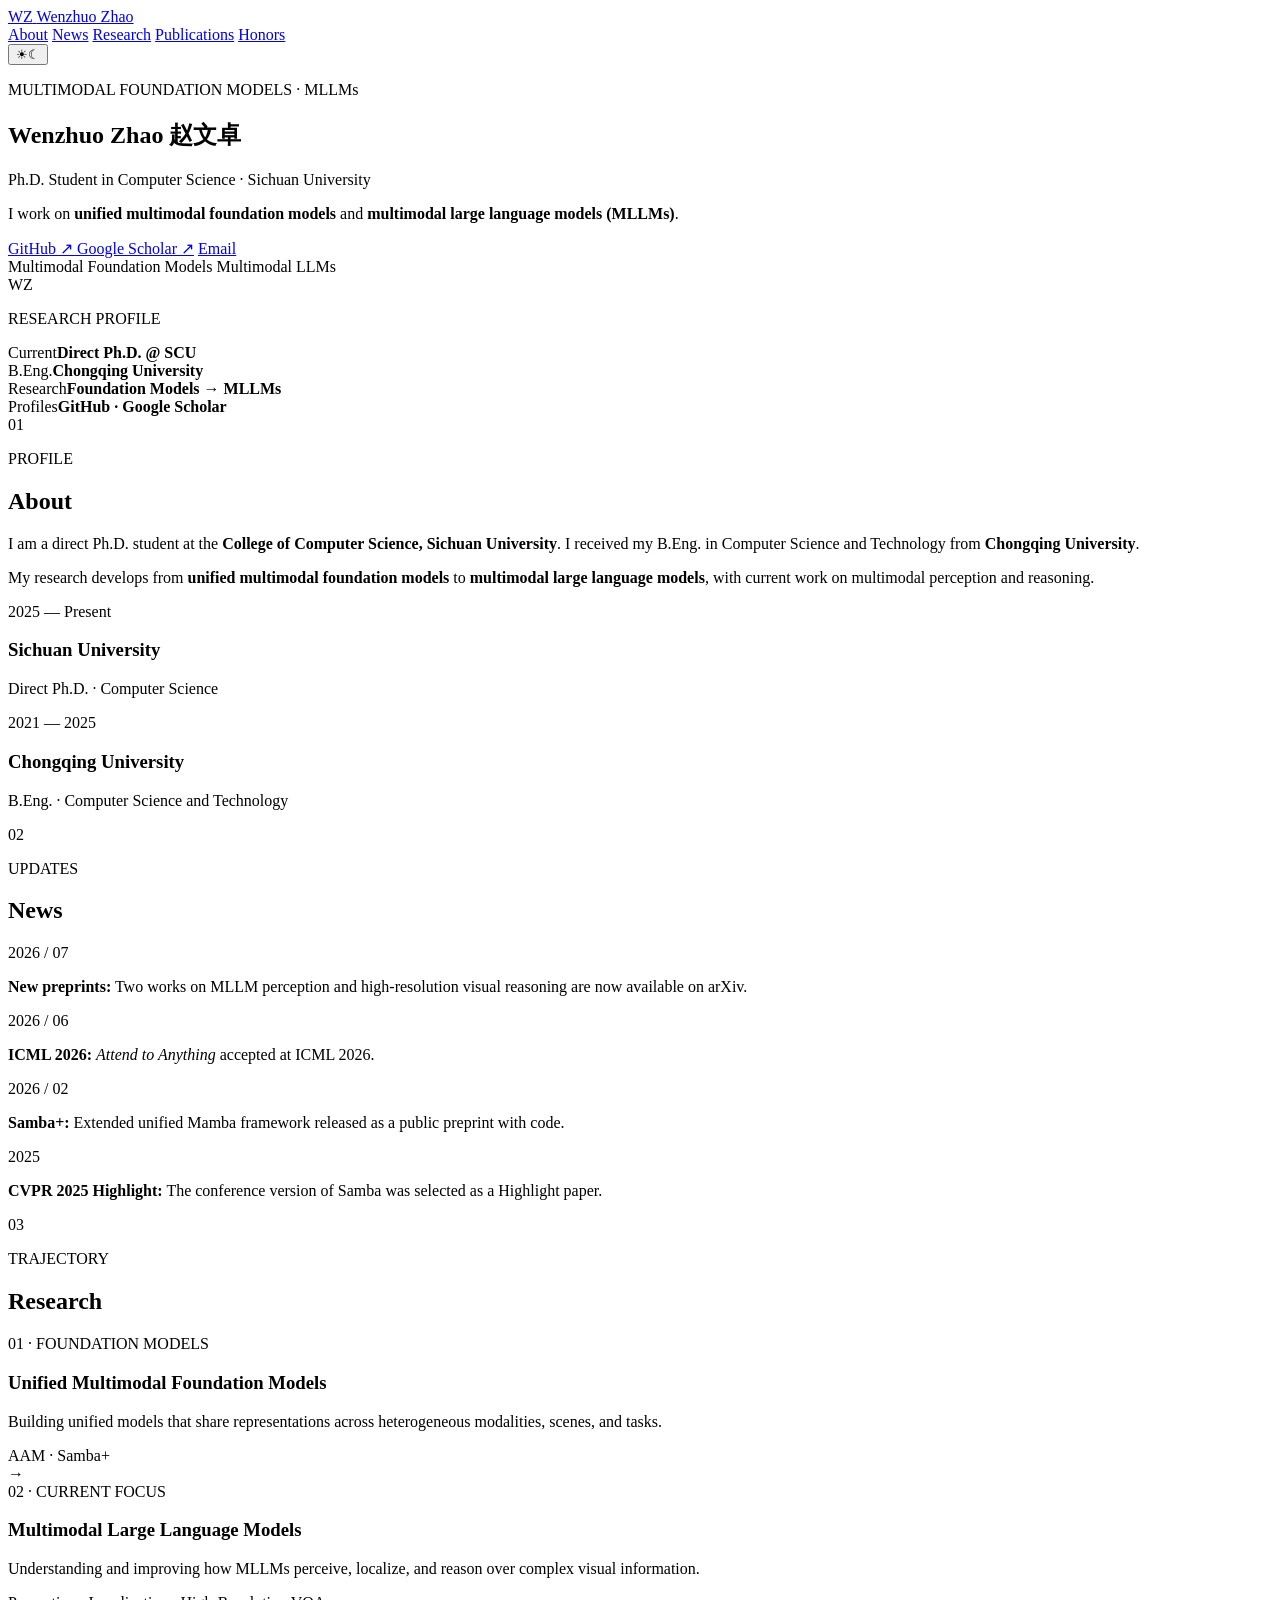
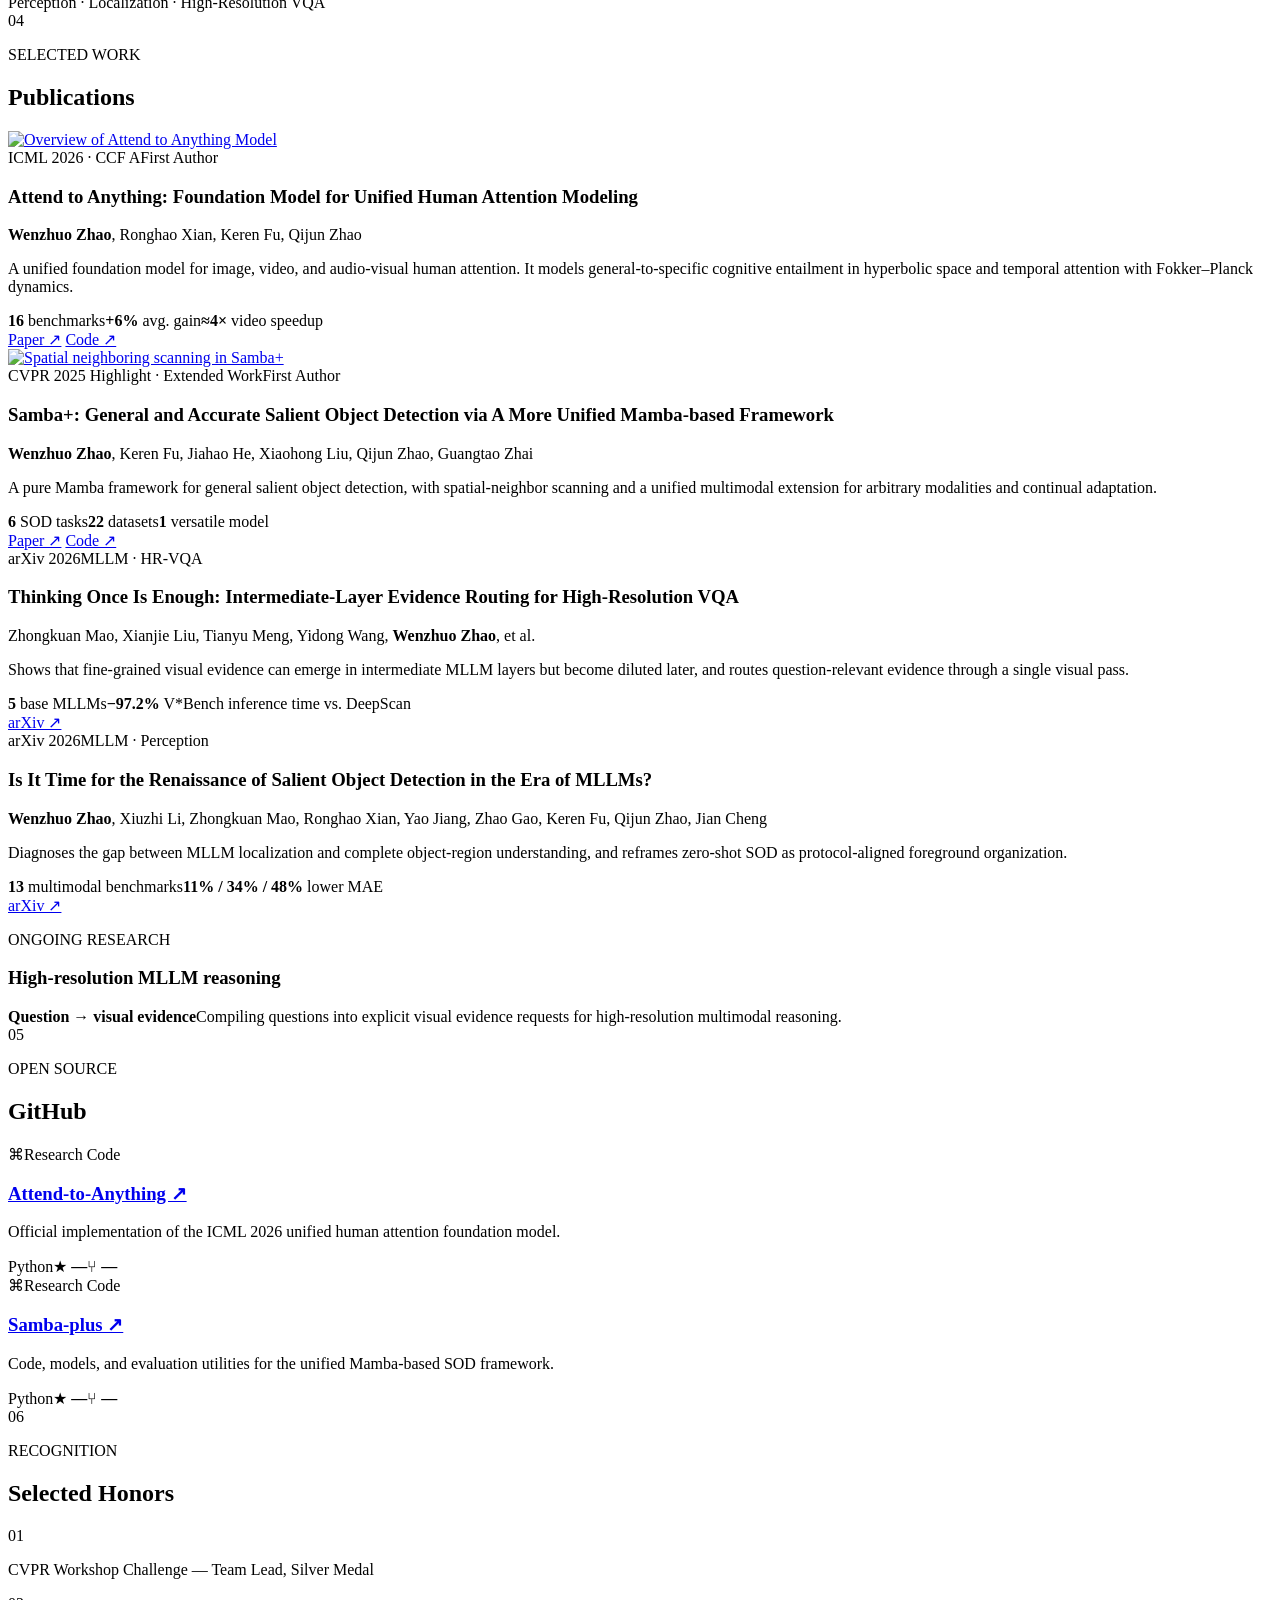
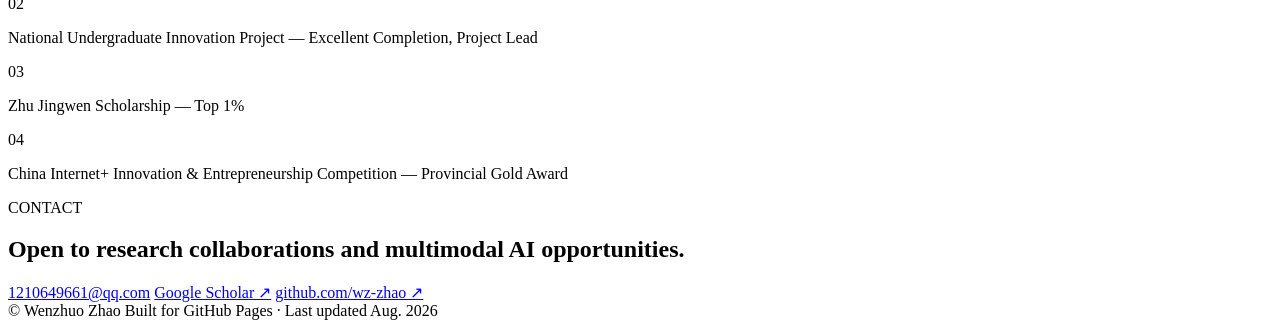
==== commit 6f94a984: "Add files via upload" ====
--- a/index.html
+++ b/index.html
@@ -109,7 +109,7 @@
       <div class="timeline card reveal">
         <div class="timeline-item">
           <time>2026 / 07</time>
-          <p><strong>Ongoing:</strong> Research on high-resolution MLLM reasoning, visual evidence specification, and evidence routing.</p>
+          <p><strong>New preprints:</strong> Two works on MLLM perception and high-resolution visual reasoning are now available on arXiv.</p>
         </div>
         <div class="timeline-item">
           <time>2026 / 06</time>
@@ -198,17 +198,38 @@
         </article>
       </div>
 
+      <div class="preprint-grid">
+        <article class="preprint-card card reveal">
+          <div class="pub-meta"><span class="venue-badge">arXiv 2026</span><span>MLLM · HR-VQA</span></div>
+          <h3>Thinking Once Is Enough: Intermediate-Layer Evidence Routing for High-Resolution VQA</h3>
+          <p class="authors">Zhongkuan Mao, Xianjie Liu, Tianyu Meng, Yidong Wang, <strong>Wenzhuo Zhao</strong>, et al.</p>
+          <p class="pub-summary">Shows that fine-grained visual evidence can emerge in intermediate MLLM layers but become diluted later, and routes question-relevant evidence through a single visual pass.</p>
+          <div class="metric-strip">
+            <span><strong>5</strong> base MLLMs</span><span><strong>−97.2%</strong> V*Bench inference time vs. DeepScan</span>
+          </div>
+          <div class="pub-links"><a href="https://arxiv.org/abs/2607.27830" target="_blank" rel="noreferrer">arXiv ↗</a></div>
+        </article>
+
+        <article class="preprint-card card reveal">
+          <div class="pub-meta"><span class="venue-badge">arXiv 2026</span><span>MLLM · Perception</span></div>
+          <h3>Is It Time for the Renaissance of Salient Object Detection in the Era of MLLMs?</h3>
+          <p class="authors"><strong>Wenzhuo Zhao</strong>, Xiuzhi Li, Zhongkuan Mao, Ronghao Xian, Yao Jiang, Zhao Gao, Keren Fu, Qijun Zhao, Jian Cheng</p>
+          <p class="pub-summary">Diagnoses the gap between MLLM localization and complete object-region understanding, and reframes zero-shot SOD as protocol-aligned foreground organization.</p>
+          <div class="metric-strip">
+            <span><strong>13</strong> multimodal benchmarks</span><span><strong>11% / 34% / 48%</strong> lower MAE</span>
+          </div>
+          <div class="pub-links"><a href="https://arxiv.org/abs/2607.29222" target="_blank" rel="noreferrer">arXiv ↗</a></div>
+        </article>
+      </div>
+
       <div class="ongoing card reveal">
         <div>
-          <p class="mini-label">ONGOING / UNDER REVIEW</p>
-          <h3>MLLM reasoning and visual evidence</h3>
-        </div>
-        <div class="ongoing-grid">
-          <div><strong>MLLM perception</strong><span>Diagnostic benchmarking and zero-shot foreground organization.</span></div>
-          <div><strong>Evidence specification</strong><span>Compile questions into visual evidence requests for high-resolution reasoning.</span></div>
-          <div><strong>Evidence routing</strong><span>Preserve and route question-relevant evidence across intermediate MLLM layers.</span></div>
-        </div>
-        <p class="confidential-note">Detailed titles and manuscripts are intentionally omitted from this public page while the work is under review.</p>
+          <p class="mini-label">ONGOING RESEARCH</p>
+          <h3>High-resolution MLLM reasoning</h3>
+        </div>
+        <div class="ongoing-grid ongoing-grid-single">
+          <div><strong>Question → visual evidence</strong><span>Compiling questions into explicit visual evidence requests for high-resolution multimodal reasoning.</span></div>
+        </div>
       </div>
     </section>
 
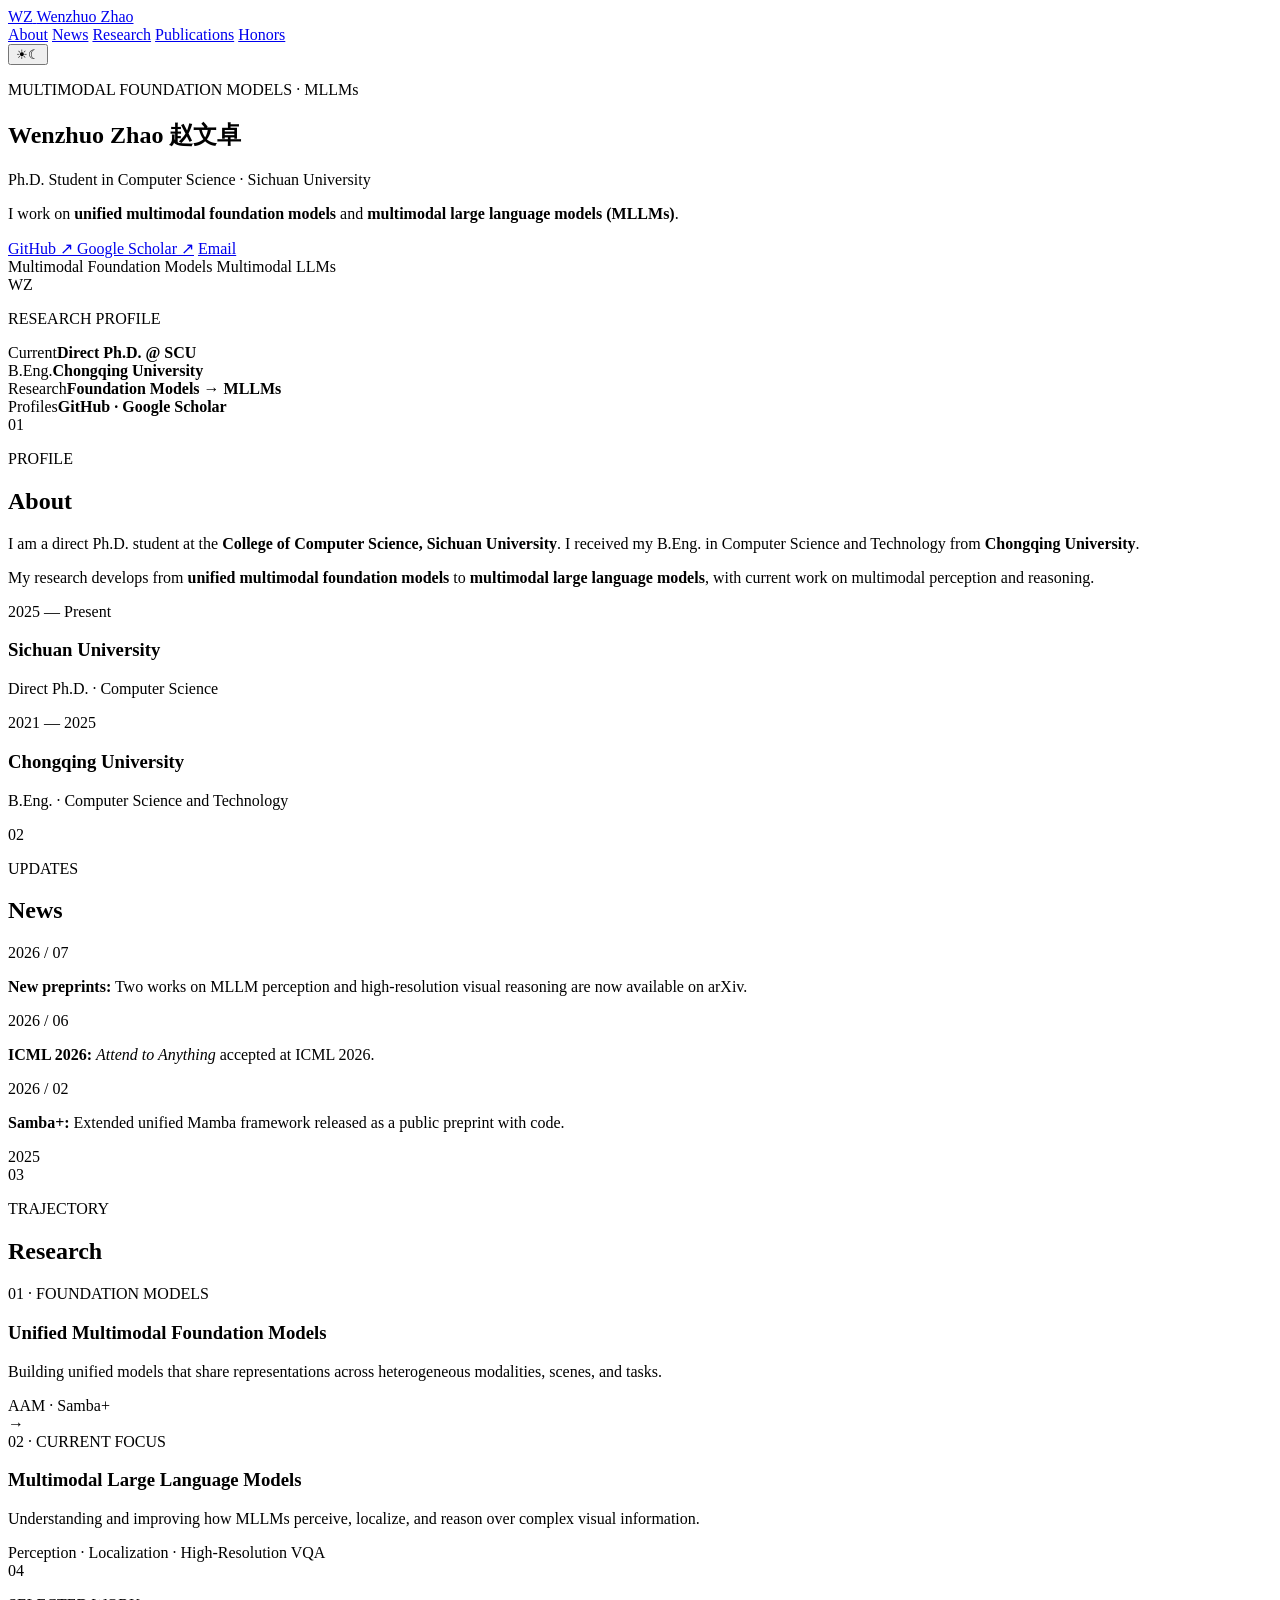
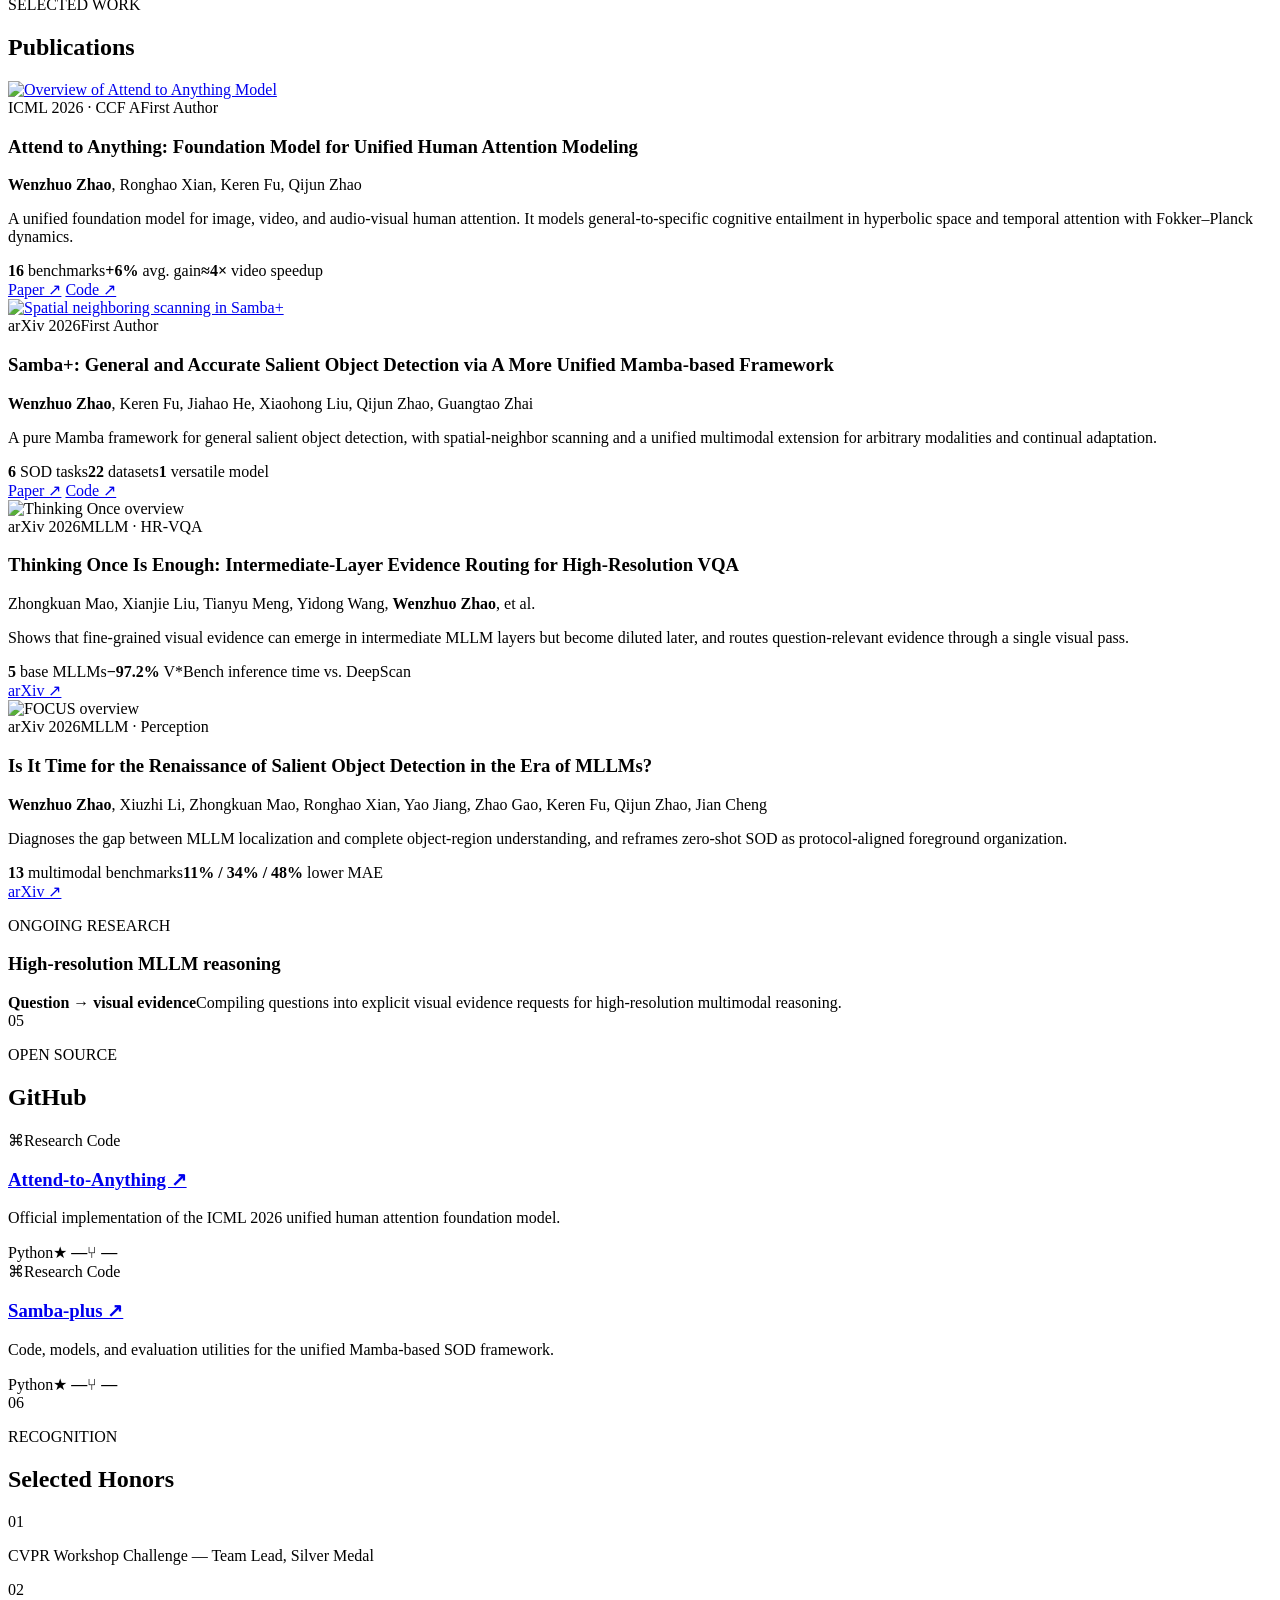
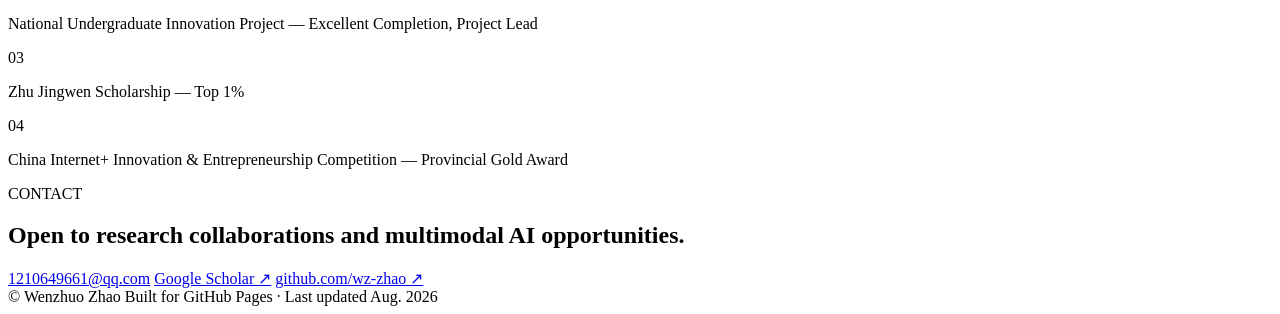
==== commit 4e8b7b4e: "Add files via upload" ====
--- a/index.html
+++ b/index.html
@@ -121,7 +121,7 @@
         </div>
         <div class="timeline-item">
           <time>2025</time>
-          <p><strong>CVPR 2025 Highlight:</strong> The conference version of Samba was selected as a Highlight paper.</p>
+          
         </div>
       </div>
     </section>
@@ -181,7 +181,7 @@
             <img src="assets/samba_figure.jpg" alt="Spatial neighboring scanning in Samba+" />
           </a>
           <div class="pub-content">
-            <div class="pub-meta"><span class="venue-badge">CVPR 2025 Highlight · Extended Work</span><span>First Author</span></div>
+            <div class="pub-meta"><span class="venue-badge">arXiv 2026</span><span>First Author</span></div>
             <h3>Samba+: General and Accurate Salient Object Detection via A More Unified Mamba-based Framework</h3>
             <p class="authors"><strong>Wenzhuo Zhao</strong>, Keren Fu, Jiahao He, Xiaohong Liu, Qijun Zhao, Guangtao Zhai</p>
             <p class="pub-summary">
@@ -200,6 +200,7 @@
 
       <div class="preprint-grid">
         <article class="preprint-card card reveal">
+          <img class="preprint-figure" src="assets/thinking_once_figure.jpg" alt="Thinking Once overview">
           <div class="pub-meta"><span class="venue-badge">arXiv 2026</span><span>MLLM · HR-VQA</span></div>
           <h3>Thinking Once Is Enough: Intermediate-Layer Evidence Routing for High-Resolution VQA</h3>
           <p class="authors">Zhongkuan Mao, Xianjie Liu, Tianyu Meng, Yidong Wang, <strong>Wenzhuo Zhao</strong>, et al.</p>
@@ -211,6 +212,7 @@
         </article>
 
         <article class="preprint-card card reveal">
+          <img class="preprint-figure" src="assets/focus_figure.jpg" alt="FOCUS overview">
           <div class="pub-meta"><span class="venue-badge">arXiv 2026</span><span>MLLM · Perception</span></div>
           <h3>Is It Time for the Renaissance of Salient Object Detection in the Era of MLLMs?</h3>
           <p class="authors"><strong>Wenzhuo Zhao</strong>, Xiuzhi Li, Zhongkuan Mao, Ronghao Xian, Yao Jiang, Zhao Gao, Keren Fu, Qijun Zhao, Jian Cheng</p>
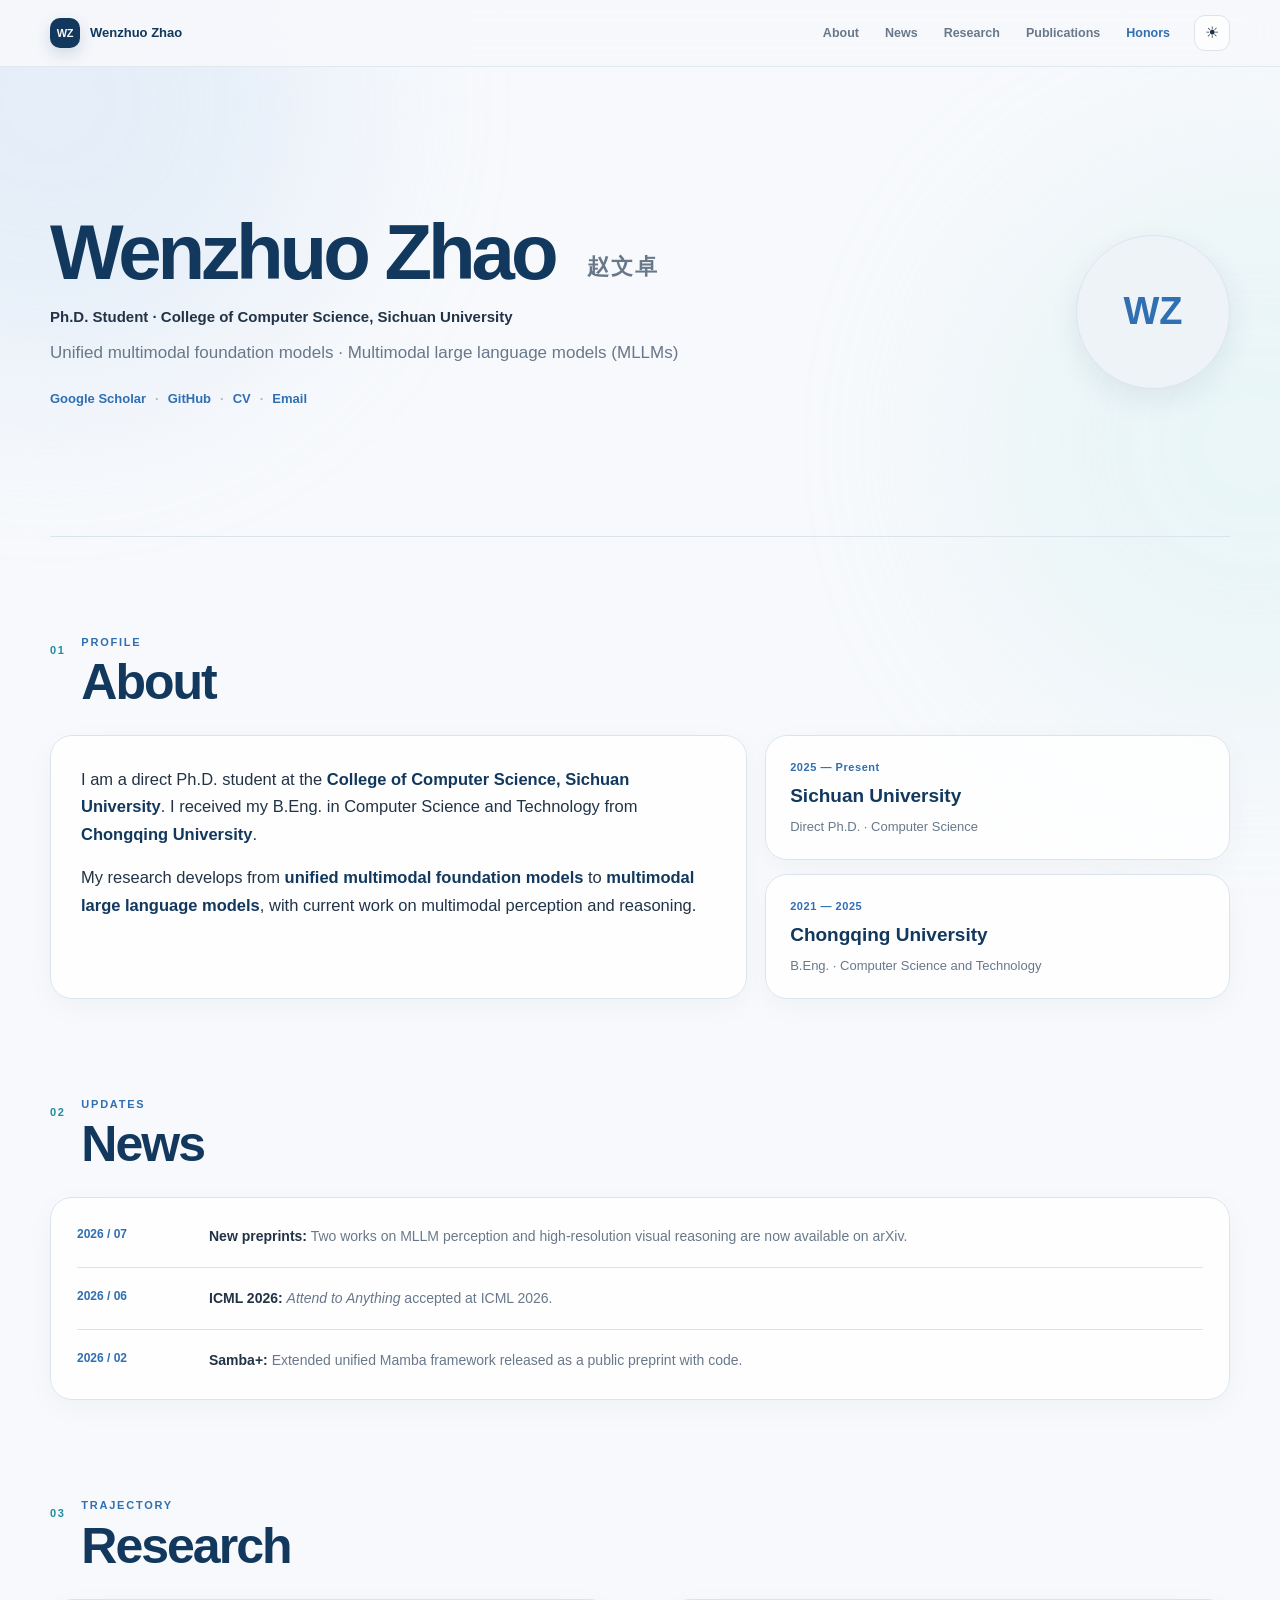
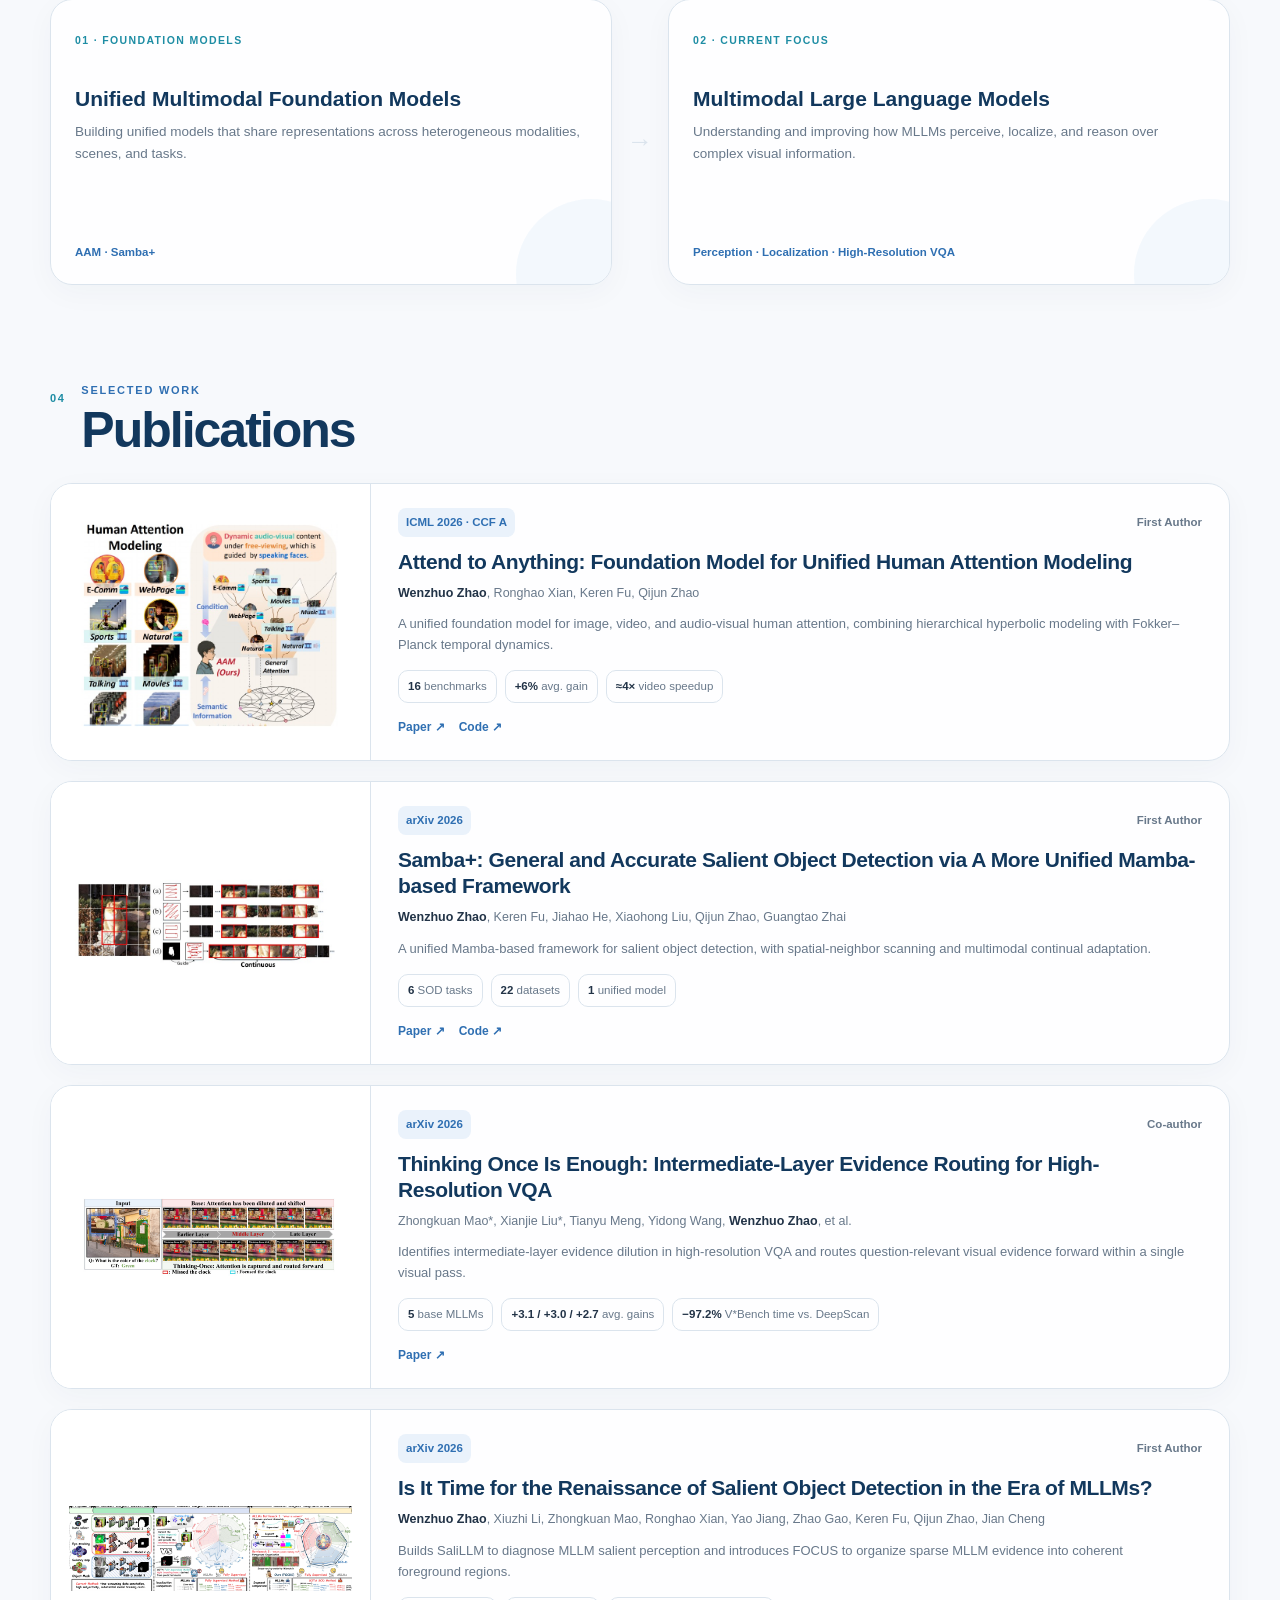
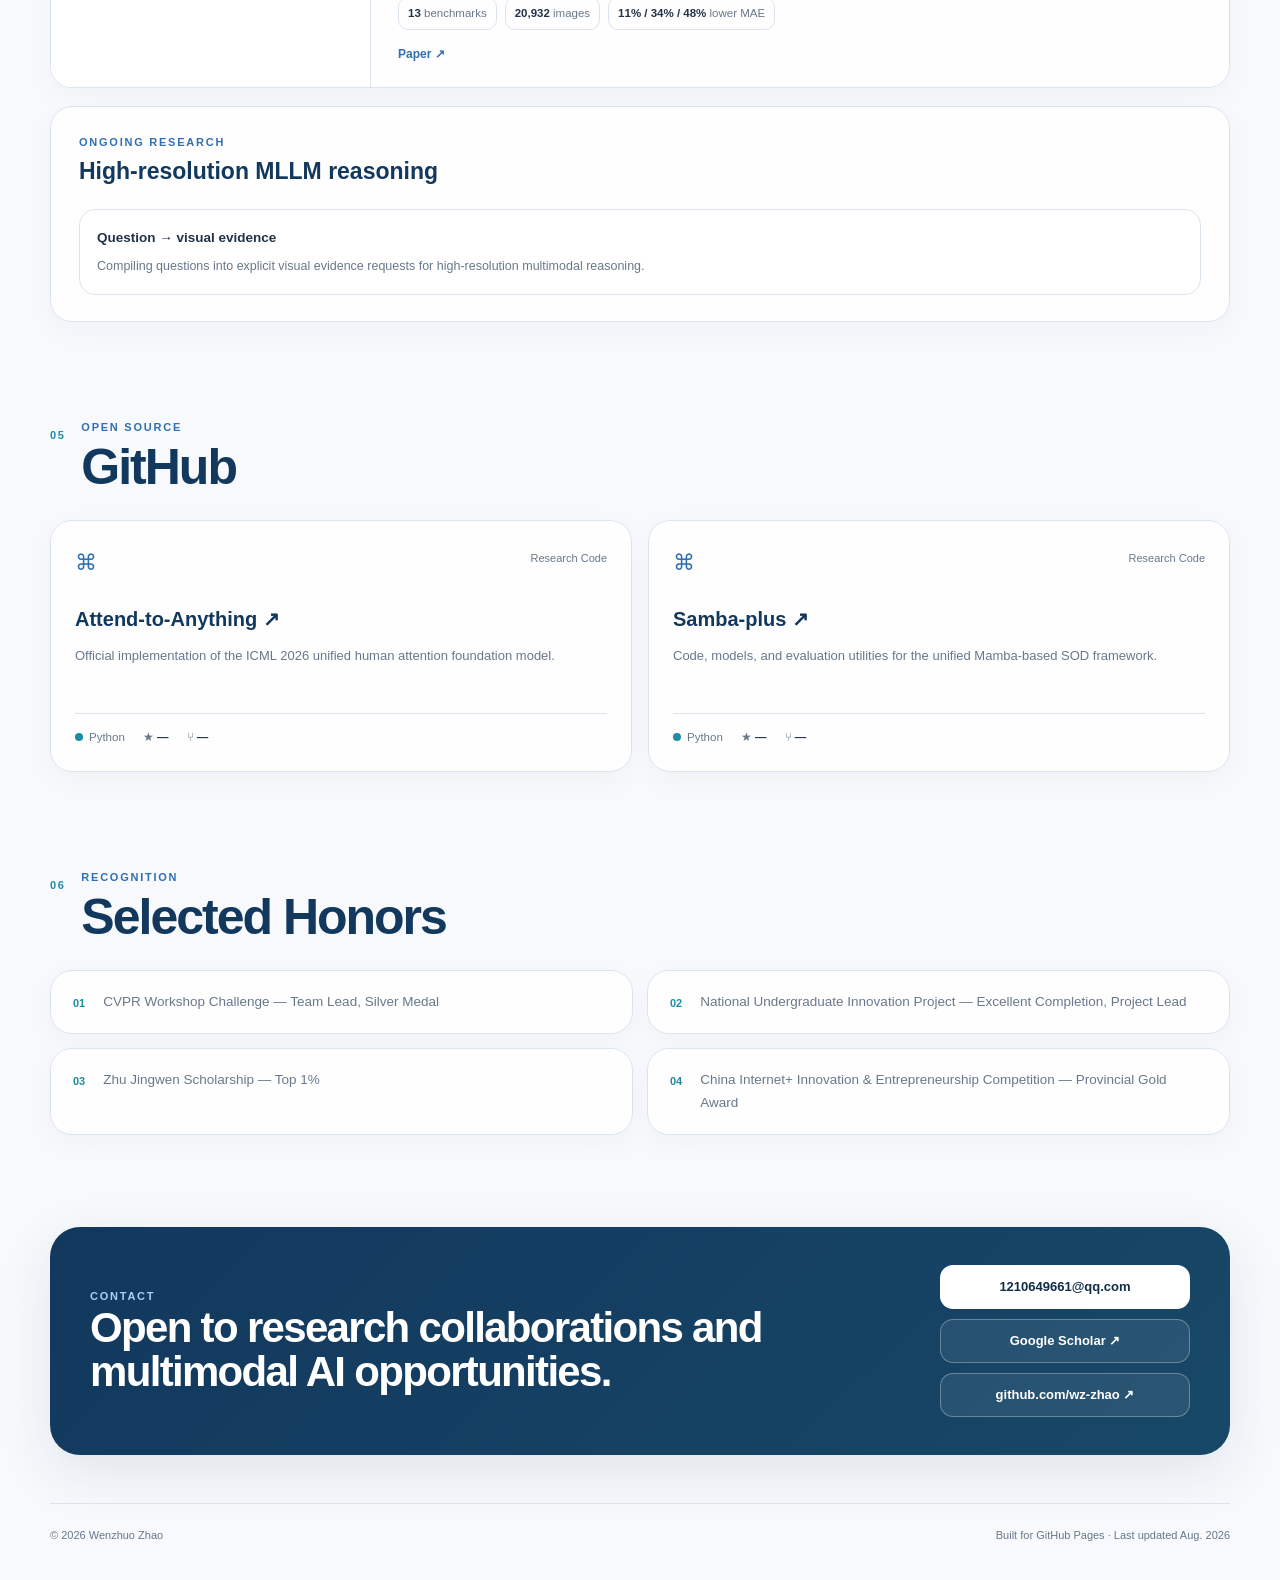
==== commit e8dd7e1b: "Add files via upload" ====
--- a/index.html
+++ b/index.html
@@ -35,40 +35,25 @@
   </header>
 
   <main>
-    <section class="hero section-shell">
+    <section class="hero academic-hero section-shell">
       <div class="hero-copy reveal">
-        <p class="eyebrow">MULTIMODAL FOUNDATION MODELS · MLLMs</p>
-        <h1>Wenzhuo Zhao <span class="cn-name">赵文卓</span></h1>
-        <p class="hero-role">Ph.D. Student in Computer Science · Sichuan University</p>
-        <p class="hero-lead">
-          I work on <strong>unified multimodal foundation models</strong> and <strong>multimodal large language models (MLLMs)</strong>.
-        </p>
-        <div class="hero-actions">
-          <a class="button button-primary" href="https://github.com/wz-zhao" target="_blank" rel="noreferrer">
-            GitHub <span aria-hidden="true">↗</span>
-          </a>
-          <a class="button button-ghost" href="https://scholar.google.co.jp/citations?user=dNzUUAoAAAAJ&hl=en&oi=ao" target="_blank" rel="noreferrer">Google Scholar ↗</a>
-          <a class="button button-ghost" href="mailto:1210649661@qq.com">Email</a>
-        </div>
-        <div class="hero-tags" aria-label="Research interests">
-          <span>Multimodal Foundation Models</span>
-          <span>Multimodal LLMs</span>
-        </div>
-      </div>
-
-      <aside class="hero-card reveal" aria-label="Research profile">
-        <div class="avatar-wrap">
-          <img class="avatar" src="https://avatars.githubusercontent.com/u/113617380?v=4" alt="Wenzhuo Zhao" onerror="this.style.display='none'; this.nextElementSibling.style.display='grid';" />
-          <div class="avatar-fallback" aria-hidden="true">WZ</div>
-        </div>
-        <div class="hero-card-body">
-          <p class="mini-label">RESEARCH PROFILE</p>
-          <div class="stat-row"><span>Current</span><strong>Direct Ph.D. @ SCU</strong></div>
-          <div class="stat-row"><span>B.Eng.</span><strong>Chongqing University</strong></div>
-          <div class="stat-row"><span>Research</span><strong>Foundation Models → MLLMs</strong></div>
-          <div class="stat-row"><span>Profiles</span><strong>GitHub · Google Scholar</strong></div>
-        </div>
-      </aside>
+        <h1>Wenzhuo Zhao <span class="cn-name-inline">赵文卓</span></h1>
+        <p class="hero-role">Ph.D. Student · College of Computer Science, Sichuan University</p>
+        <p class="hero-lead">Unified multimodal foundation models · Multimodal large language models (MLLMs)</p>
+        <div class="hero-links" aria-label="Profile links">
+          <a href="https://scholar.google.co.jp/citations?user=dNzUUAoAAAAJ&hl=en&oi=ao" target="_blank" rel="noreferrer">Google Scholar</a>
+          <span>·</span>
+          <a href="https://github.com/wz-zhao" target="_blank" rel="noreferrer">GitHub</a>
+          <span>·</span>
+          <a href="cv.html">CV</a>
+          <span>·</span>
+          <a href="mailto:1210649661@qq.com">Email</a>
+        </div>
+      </div>
+      <div class="hero-photo reveal">
+        <img src="https://avatars.githubusercontent.com/u/113617380?v=4" alt="Wenzhuo Zhao" onerror="this.style.display='none'; this.nextElementSibling.style.display='grid';" />
+        <div class="hero-photo-fallback" aria-hidden="true">WZ</div>
+      </div>
     </section>
 
     <section class="section-shell content-section" id="about">
@@ -119,10 +104,6 @@
           <time>2026 / 02</time>
           <p><strong>Samba+:</strong> Extended unified Mamba framework released as a public preprint with code.</p>
         </div>
-        <div class="timeline-item">
-          <time>2025</time>
-          
-        </div>
       </div>
     </section>
 
@@ -154,7 +135,7 @@
         <div><p class="section-kicker">SELECTED WORK</p><h2>Publications</h2></div>
       </div>
 
-      <div class="publication-list">
+      <div class="publication-list unified-publications">
         <article class="publication card reveal">
           <a class="pub-figure" href="https://arxiv.org/abs/2606.03540" target="_blank" rel="noreferrer" aria-label="Open Attend to Anything paper">
             <img src="assets/aam_figure.jpg" alt="Overview of Attend to Anything Model" />
@@ -163,16 +144,9 @@
             <div class="pub-meta"><span class="venue-badge">ICML 2026 · CCF A</span><span>First Author</span></div>
             <h3>Attend to Anything: Foundation Model for Unified Human Attention Modeling</h3>
             <p class="authors"><strong>Wenzhuo Zhao</strong>, Ronghao Xian, Keren Fu, Qijun Zhao</p>
-            <p class="pub-summary">
-              A unified foundation model for image, video, and audio-visual human attention. It models general-to-specific cognitive entailment in hyperbolic space and temporal attention with Fokker–Planck dynamics.
-            </p>
-            <div class="metric-strip">
-              <span><strong>16</strong> benchmarks</span><span><strong>+6%</strong> avg. gain</span><span><strong>≈4×</strong> video speedup</span>
-            </div>
-            <div class="pub-links">
-              <a href="https://arxiv.org/abs/2606.03540" target="_blank" rel="noreferrer">Paper ↗</a>
-              <a href="https://github.com/wz-zhao/Attend-to-Anything" target="_blank" rel="noreferrer">Code ↗</a>
-            </div>
+            <p class="pub-summary">A unified foundation model for image, video, and audio-visual human attention, combining hierarchical hyperbolic modeling with Fokker–Planck temporal dynamics.</p>
+            <div class="metric-strip"><span><strong>16</strong> benchmarks</span><span><strong>+6%</strong> avg. gain</span><span><strong>≈4×</strong> video speedup</span></div>
+            <div class="pub-links"><a href="https://arxiv.org/abs/2606.03540" target="_blank" rel="noreferrer">Paper ↗</a><a href="https://github.com/wz-zhao/Attend-to-Anything" target="_blank" rel="noreferrer">Code ↗</a></div>
           </div>
         </article>
 
@@ -184,43 +158,38 @@
             <div class="pub-meta"><span class="venue-badge">arXiv 2026</span><span>First Author</span></div>
             <h3>Samba+: General and Accurate Salient Object Detection via A More Unified Mamba-based Framework</h3>
             <p class="authors"><strong>Wenzhuo Zhao</strong>, Keren Fu, Jiahao He, Xiaohong Liu, Qijun Zhao, Guangtao Zhai</p>
-            <p class="pub-summary">
-              A pure Mamba framework for general salient object detection, with spatial-neighbor scanning and a unified multimodal extension for arbitrary modalities and continual adaptation.
-            </p>
-            <div class="metric-strip">
-              <span><strong>6</strong> SOD tasks</span><span><strong>22</strong> datasets</span><span><strong>1</strong> versatile model</span>
-            </div>
-            <div class="pub-links">
-              <a href="https://arxiv.org/abs/2602.01593" target="_blank" rel="noreferrer">Paper ↗</a>
-              <a href="https://github.com/wz-zhao/Samba-plus" target="_blank" rel="noreferrer">Code ↗</a>
-            </div>
-          </div>
-        </article>
-      </div>
-
-      <div class="preprint-grid">
-        <article class="preprint-card card reveal">
-          <img class="preprint-figure" src="assets/thinking_once_figure.jpg" alt="Thinking Once overview">
-          <div class="pub-meta"><span class="venue-badge">arXiv 2026</span><span>MLLM · HR-VQA</span></div>
-          <h3>Thinking Once Is Enough: Intermediate-Layer Evidence Routing for High-Resolution VQA</h3>
-          <p class="authors">Zhongkuan Mao, Xianjie Liu, Tianyu Meng, Yidong Wang, <strong>Wenzhuo Zhao</strong>, et al.</p>
-          <p class="pub-summary">Shows that fine-grained visual evidence can emerge in intermediate MLLM layers but become diluted later, and routes question-relevant evidence through a single visual pass.</p>
-          <div class="metric-strip">
-            <span><strong>5</strong> base MLLMs</span><span><strong>−97.2%</strong> V*Bench inference time vs. DeepScan</span>
-          </div>
-          <div class="pub-links"><a href="https://arxiv.org/abs/2607.27830" target="_blank" rel="noreferrer">arXiv ↗</a></div>
-        </article>
-
-        <article class="preprint-card card reveal">
-          <img class="preprint-figure" src="assets/focus_figure.jpg" alt="FOCUS overview">
-          <div class="pub-meta"><span class="venue-badge">arXiv 2026</span><span>MLLM · Perception</span></div>
-          <h3>Is It Time for the Renaissance of Salient Object Detection in the Era of MLLMs?</h3>
-          <p class="authors"><strong>Wenzhuo Zhao</strong>, Xiuzhi Li, Zhongkuan Mao, Ronghao Xian, Yao Jiang, Zhao Gao, Keren Fu, Qijun Zhao, Jian Cheng</p>
-          <p class="pub-summary">Diagnoses the gap between MLLM localization and complete object-region understanding, and reframes zero-shot SOD as protocol-aligned foreground organization.</p>
-          <div class="metric-strip">
-            <span><strong>13</strong> multimodal benchmarks</span><span><strong>11% / 34% / 48%</strong> lower MAE</span>
-          </div>
-          <div class="pub-links"><a href="https://arxiv.org/abs/2607.29222" target="_blank" rel="noreferrer">arXiv ↗</a></div>
+            <p class="pub-summary">A unified Mamba-based framework for salient object detection, with spatial-neighbor scanning and multimodal continual adaptation.</p>
+            <div class="metric-strip"><span><strong>6</strong> SOD tasks</span><span><strong>22</strong> datasets</span><span><strong>1</strong> unified model</span></div>
+            <div class="pub-links"><a href="https://arxiv.org/abs/2602.01593" target="_blank" rel="noreferrer">Paper ↗</a><a href="https://github.com/wz-zhao/Samba-plus" target="_blank" rel="noreferrer">Code ↗</a></div>
+          </div>
+        </article>
+
+        <article class="publication card reveal">
+          <a class="pub-figure" href="https://arxiv.org/abs/2607.27830" target="_blank" rel="noreferrer" aria-label="Open Thinking Once paper">
+            <img src="assets/thinking_once_teaser.jpg" alt="Thinking Once intermediate-layer evidence routing visualization" />
+          </a>
+          <div class="pub-content">
+            <div class="pub-meta"><span class="venue-badge">arXiv 2026</span><span>Co-author</span></div>
+            <h3>Thinking Once Is Enough: Intermediate-Layer Evidence Routing for High-Resolution VQA</h3>
+            <p class="authors">Zhongkuan Mao*, Xianjie Liu*, Tianyu Meng, Yidong Wang, <strong>Wenzhuo Zhao</strong>, et al.</p>
+            <p class="pub-summary">Identifies intermediate-layer evidence dilution in high-resolution VQA and routes question-relevant visual evidence forward within a single visual pass.</p>
+            <div class="metric-strip"><span><strong>5</strong> base MLLMs</span><span><strong>+3.1 / +3.0 / +2.7</strong> avg. gains</span><span><strong>−97.2%</strong> V*Bench time vs. DeepScan</span></div>
+            <div class="pub-links"><a href="https://arxiv.org/abs/2607.27830" target="_blank" rel="noreferrer">Paper ↗</a></div>
+          </div>
+        </article>
+
+        <article class="publication card reveal">
+          <a class="pub-figure" href="https://arxiv.org/abs/2607.29222" target="_blank" rel="noreferrer" aria-label="Open MLLM SOD paper">
+            <img src="assets/focus_teaser.jpg" alt="FOCUS and SaliLLM overview" />
+          </a>
+          <div class="pub-content">
+            <div class="pub-meta"><span class="venue-badge">arXiv 2026</span><span>First Author</span></div>
+            <h3>Is It Time for the Renaissance of Salient Object Detection in the Era of MLLMs?</h3>
+            <p class="authors"><strong>Wenzhuo Zhao</strong>, Xiuzhi Li, Zhongkuan Mao, Ronghao Xian, Yao Jiang, Zhao Gao, Keren Fu, Qijun Zhao, Jian Cheng</p>
+            <p class="pub-summary">Builds SaliLLM to diagnose MLLM salient perception and introduces FOCUS to organize sparse MLLM evidence into coherent foreground regions.</p>
+            <div class="metric-strip"><span><strong>13</strong> benchmarks</span><span><strong>20,932</strong> images</span><span><strong>11% / 34% / 48%</strong> lower MAE</span></div>
+            <div class="pub-links"><a href="https://arxiv.org/abs/2607.29222" target="_blank" rel="noreferrer">Paper ↗</a></div>
+          </div>
         </article>
       </div>
 
--- a/assets/style.css
+++ b/assets/style.css
@@ -0,0 +1,432 @@
+:root {
+  --bg: #f7f9fc;
+  --bg-soft: #eef3f8;
+  --surface: rgba(255,255,255,.80);
+  --surface-solid: #ffffff;
+  --text: #223347;
+  --muted: #68788a;
+  --navy: #12385d;
+  --blue: #2f6fb2;
+  --cyan: #1e8da4;
+  --blue-soft: #eaf2fb;
+  --line: #dbe4ed;
+  --shadow: 0 18px 55px rgba(26, 55, 86, .10);
+  --radius: 22px;
+  --max: 1180px;
+}
+
+:root[data-theme="dark"] {
+  --bg: #0c111b;
+  --bg-soft: #121a27;
+  --surface: rgba(19, 28, 42, .86);
+  --surface-solid: #131c2a;
+  --text: #e6edf5;
+  --muted: #9aabba;
+  --navy: #f4f7fb;
+  --blue: #7fb3ee;
+  --cyan: #55c6d9;
+  --blue-soft: #15273b;
+  --line: #293649;
+  --shadow: 0 20px 60px rgba(0,0,0,.34);
+}
+
+* { box-sizing: border-box; }
+html { scroll-behavior: smooth; scroll-padding-top: 90px; }
+body {
+  margin: 0;
+  background: var(--bg);
+  color: var(--text);
+  font-family: Inter, ui-sans-serif, -apple-system, BlinkMacSystemFont, "Segoe UI", "PingFang SC", "Microsoft YaHei", sans-serif;
+  line-height: 1.65;
+  text-rendering: optimizeLegibility;
+  -webkit-font-smoothing: antialiased;
+}
+a { color: inherit; text-decoration: none; }
+a:focus-visible, button:focus-visible { outline: 3px solid color-mix(in srgb, var(--blue) 70%, white); outline-offset: 3px; }
+button, input { font: inherit; }
+::selection { background: color-mix(in srgb, var(--blue) 28%, transparent); }
+
+.skip-link { position: fixed; left: 16px; top: 12px; z-index: 100; transform: translateY(-150%); padding: 9px 12px; border-radius: 10px; background: var(--navy); color: var(--bg); font-weight: 800; }
+.skip-link:focus { transform: none; }
+.page-glow { position: fixed; width: 44vw; height: 44vw; border-radius: 50%; filter: blur(90px); pointer-events: none; z-index: -1; opacity: .38; }
+.page-glow-a { left: -18vw; top: -14vw; background: #c9def3; }
+.page-glow-b { right: -20vw; top: 18vh; background: #cceeed; opacity: .30; }
+:root[data-theme="dark"] .page-glow { opacity: .10; }
+
+.section-shell, .nav-shell { width: min(calc(100% - 48px), var(--max)); margin-inline: auto; }
+.site-header { position: sticky; top: 0; z-index: 40; border-bottom: 1px solid color-mix(in srgb, var(--line) 82%, transparent); background: color-mix(in srgb, var(--bg) 86%, transparent); backdrop-filter: blur(16px); -webkit-backdrop-filter: blur(16px); }
+.nav-shell { min-height: 66px; display: flex; align-items: center; justify-content: space-between; gap: 24px; }
+.brand { display: inline-flex; align-items: center; gap: 10px; font-size: 13px; font-weight: 800; color: var(--navy); white-space: nowrap; }
+.brand-mark { display: grid; place-items: center; width: 30px; height: 30px; border-radius: 10px; background: var(--navy); color: var(--bg); font-size: 11px; letter-spacing: -.03em; box-shadow: 0 6px 16px rgba(18,56,93,.16); }
+.nav-links { display: flex; align-items: center; gap: 26px; margin-left: auto; }
+.nav-links a { color: var(--muted); font-size: 12.5px; font-weight: 720; transition: color .2s ease; }
+.nav-links a:hover, .nav-links a.active { color: var(--blue); }
+.nav-actions { display: flex; align-items: center; gap: 8px; }
+.nav-cv { min-height: 34px; display: inline-flex; align-items: center; padding: 0 11px; border: 1px solid var(--line); border-radius: 10px; color: var(--text); font-size: 12px; font-weight: 800; background: var(--surface); }
+.theme-toggle, .menu-toggle { border: 1px solid var(--line); background: var(--surface); color: var(--text); cursor: pointer; }
+.theme-toggle { width: 36px; height: 36px; border-radius: 11px; display: grid; place-items: center; }
+.theme-moon { display: none; }
+:root[data-theme="dark"] .theme-sun { display: none; }
+:root[data-theme="dark"] .theme-moon { display: inline; }
+.menu-toggle { display: none; width: 38px; height: 38px; border-radius: 11px; padding: 9px; }
+.menu-toggle span { display: block; height: 2px; margin: 4px 0; border-radius: 5px; background: var(--text); transition: .2s ease; }
+.menu-toggle[aria-expanded="true"] span:nth-child(1) { transform: translateY(6px) rotate(45deg); }
+.menu-toggle[aria-expanded="true"] span:nth-child(2) { opacity: 0; }
+.menu-toggle[aria-expanded="true"] span:nth-child(3) { transform: translateY(-6px) rotate(-45deg); }
+.mobile-nav { display: none; width: min(calc(100% - 32px), var(--max)); margin: 0 auto 12px; padding: 8px; border: 1px solid var(--line); border-radius: 16px; background: var(--surface-solid); box-shadow: var(--shadow); }
+.mobile-nav.open { display: grid; }
+.mobile-nav a { padding: 10px 12px; border-radius: 10px; color: var(--muted); font-size: 13px; font-weight: 750; }
+.mobile-nav a:hover { background: var(--blue-soft); color: var(--blue); }
+
+.hero { min-height: 690px; display: grid; grid-template-columns: minmax(0, 1.55fr) minmax(300px, .68fr); align-items: center; gap: 68px; padding-top: 88px; padding-bottom: 70px; }
+.hero-copy { max-width: 810px; }
+.availability { width: fit-content; display: inline-flex; align-items: center; gap: 8px; margin-bottom: 20px; padding: 7px 10px; border: 1px solid color-mix(in srgb, var(--cyan) 25%, var(--line)); border-radius: 999px; background: color-mix(in srgb, var(--surface-solid) 82%, transparent); color: var(--muted); font-size: 12px; font-weight: 760; }
+.pulse-dot { width: 8px; height: 8px; border-radius: 50%; background: #29a56c; box-shadow: 0 0 0 5px rgba(41,165,108,.12); }
+.eyebrow, .section-kicker, .mini-label { margin: 0; color: var(--blue); font-size: 11px; font-weight: 850; letter-spacing: .16em; }
+.hero h1 { margin: 12px 0 8px; color: var(--navy); font-size: clamp(58px, 8vw, 94px); line-height: .96; letter-spacing: -.055em; }
+.cn-name { display: block; margin-top: 14px; color: var(--muted); font-size: .22em; font-weight: 650; letter-spacing: .12em; }
+.hero-role { margin: 0 0 18px; color: var(--blue); font-size: 15px; font-weight: 760; }
+.hero-lead { max-width: 760px; margin: 0; color: var(--muted); font-size: clamp(17px, 2vw, 20px); line-height: 1.72; }
+.hero-lead strong { color: var(--text); }
+.hero-actions { display: flex; flex-wrap: wrap; gap: 10px; margin-top: 28px; }
+.button { display: inline-flex; align-items: center; justify-content: center; gap: 8px; min-height: 44px; padding: 0 18px; border-radius: 13px; border: 1px solid transparent; font-weight: 760; font-size: 13px; transition: .2s ease; cursor: pointer; }
+.button-primary { background: var(--navy); color: var(--bg); }
+.button-primary:hover { color: var(--bg); transform: translateY(-1px); box-shadow: 0 10px 30px rgba(28,75,119,.18); }
+.button-ghost { border-color: var(--line); background: var(--surface); color: var(--text); }
+.button-ghost:hover { transform: translateY(-1px); border-color: var(--blue); color: var(--blue); }
+.hero-tags { display: flex; flex-wrap: wrap; gap: 8px; margin-top: 22px; }
+.hero-tags span, .research-pills span { border: 1px solid var(--line); background: color-mix(in srgb, var(--surface-solid) 70%, transparent); border-radius: 999px; padding: 7px 10px; color: var(--muted); font-size: 11.5px; font-weight: 680; }
+.hero-card { background: linear-gradient(160deg, color-mix(in srgb, var(--surface-solid) 94%, transparent), color-mix(in srgb, var(--blue-soft) 58%, var(--surface-solid))); border: 1px solid var(--line); border-radius: 30px; padding: 18px; box-shadow: var(--shadow); transform: rotate(.6deg); }
+.avatar-wrap { position: relative; aspect-ratio: 1 / .82; overflow: hidden; border-radius: 22px; background: var(--bg-soft); }
+.avatar { width: 100%; height: 100%; object-fit: cover; }
+.avatar-fallback { display: none; width: 100%; height: 100%; place-items: center; font-size: 64px; font-weight: 880; letter-spacing: -.06em; color: var(--blue); }
+.hero-card-body { padding: 18px 8px 4px; }
+.stat-row { display: flex; align-items: baseline; justify-content: space-between; gap: 18px; padding: 10px 0; border-bottom: 1px solid var(--line); font-size: 12.5px; }
+.stat-row:last-child { border-bottom: 0; }
+.stat-row span { color: var(--muted); }
+.stat-row strong { text-align: right; color: var(--text); }
+
+.proof-bar { display: grid; grid-template-columns: repeat(4, 1fr); gap: 1px; margin-top: -20px; border: 1px solid var(--line); border-radius: 20px; overflow: hidden; background: var(--line); box-shadow: 0 10px 28px rgba(25,55,85,.05); }
+.proof-bar div { padding: 18px 20px; background: var(--surface-solid); }
+.proof-bar strong, .proof-bar span { display: block; }
+.proof-bar strong { color: var(--navy); font-size: 20px; letter-spacing: -.02em; }
+.proof-bar span { color: var(--muted); font-size: 11px; }
+
+.content-section { padding-top: 96px; }
+.section-heading { display: flex; align-items: flex-start; gap: 16px; margin-bottom: 26px; }
+.section-index { color: var(--cyan); font-size: 11px; font-weight: 850; letter-spacing: .14em; margin-top: 8px; }
+.section-heading h2, .contact-section h2 { margin: 0; color: var(--navy); font-size: clamp(32px, 4.2vw, 50px); line-height: 1.06; letter-spacing: -.04em; }
+.section-heading .section-kicker { margin-bottom: 5px; }
+.card { background: var(--surface); border: 1px solid var(--line); border-radius: var(--radius); box-shadow: 0 8px 30px rgba(20,48,76,.035); }
+
+.about-grid { display: grid; grid-template-columns: 1.2fr .8fr; gap: 18px; }
+.about-copy { padding: 30px; font-size: 16.5px; }
+.about-copy p:first-child { margin-top: 0; }
+.about-copy p:last-child { margin-bottom: 0; }
+.about-copy strong { color: var(--navy); }
+.education-stack { display: grid; gap: 14px; }
+.education-item { padding: 22px 24px; }
+.education-item h3 { margin: 4px 0; color: var(--navy); font-size: 19px; }
+.education-item p { margin: 0; color: var(--muted); font-size: 13px; }
+.edu-year { color: var(--blue); font-size: 11px; font-weight: 850; letter-spacing: .05em; }
+
+.trajectory { display: grid; grid-template-columns: 1fr 44px 1fr 44px 1fr; align-items: stretch; gap: 0; }
+.trajectory-two { grid-template-columns: 1fr 56px 1fr; }
+.trajectory-step { padding: 26px 24px; min-height: 286px; position: relative; overflow: hidden; }
+.trajectory-step::after { content: ""; position: absolute; width: 150px; height: 150px; border-radius: 50%; right: -55px; bottom: -65px; background: var(--blue-soft); opacity: .55; }
+.step-label { color: var(--cyan); font-size: 10.5px; font-weight: 900; letter-spacing: .13em; }
+.trajectory-step h3 { margin: 34px 0 10px; color: var(--navy); font-size: 21px; line-height: 1.2; }
+.trajectory-step p { margin: 0; color: var(--muted); font-size: 13.5px; }
+.step-work { position: absolute; left: 24px; right: 24px; bottom: 22px; z-index: 1; color: var(--blue); font-size: 11.5px; font-weight: 780; }
+.trajectory-arrow { display: grid; place-items: center; color: var(--line); font-size: 26px; }
+.research-note { display: flex; align-items: center; gap: 18px; margin-top: 16px; padding: 19px 22px; }
+.research-note-tag { flex: 0 0 auto; padding: 5px 8px; border-radius: 8px; background: var(--blue-soft); color: var(--blue); font-size: 10px; font-weight: 900; letter-spacing: .12em; }
+.research-note p { margin: 0; color: var(--muted); font-size: 13.5px; }
+.research-note strong { color: var(--text); }
+
+.timeline { padding: 8px 26px; }
+.timeline-item { display: grid; grid-template-columns: 110px 1fr; gap: 22px; padding: 19px 0; border-bottom: 1px solid var(--line); }
+.timeline-item:last-child { border-bottom: 0; }
+.timeline time { color: var(--blue); font-size: 12px; font-weight: 850; }
+.timeline p { margin: 0; color: var(--muted); font-size: 14px; }
+.timeline strong { color: var(--text); }
+
+.publication-list { display: grid; gap: 18px; }
+.publication { display: grid; grid-template-columns: 350px 1fr; overflow: hidden; }
+.pub-figure { background: #fff; min-height: 290px; display: grid; place-items: center; overflow: hidden; border-right: 1px solid var(--line); }
+.pub-figure img { width: 100%; height: 100%; object-fit: contain; object-position: center; padding: 12px; transition: transform .35s ease; }
+.publication:hover .pub-figure img { transform: scale(1.018); }
+.pub-content { padding: 26px 28px; }
+.pub-meta { display: flex; justify-content: space-between; align-items: center; gap: 10px; color: var(--muted); font-size: 11.5px; font-weight: 740; }
+.venue-badge { color: var(--blue); background: var(--blue-soft); padding: 5px 8px; border-radius: 8px; }
+.pub-content h3 { margin: 14px 0 8px; color: var(--navy); font-size: 23px; line-height: 1.2; letter-spacing: -.02em; }
+.authors { margin: 0 0 12px; color: var(--muted); font-size: 13px; }
+.authors strong { color: var(--text); }
+.pub-summary { margin: 0; color: var(--muted); font-size: 13.5px; }
+.metric-strip { display: flex; flex-wrap: wrap; gap: 8px; margin: 18px 0; }
+.metric-strip span { padding: 6px 9px; border: 1px solid var(--line); border-radius: 10px; color: var(--muted); font-size: 11.5px; }
+.metric-strip strong { color: var(--text); }
+.pub-links { display: flex; gap: 14px; }
+.pub-links a { color: var(--blue); font-size: 12px; font-weight: 850; }
+.ongoing { margin-top: 18px; padding: 26px 28px; }
+.ongoing-head { display: flex; align-items: flex-start; justify-content: space-between; gap: 18px; }
+.ongoing h3 { margin: 2px 0 18px; color: var(--navy); font-size: 23px; }
+.privacy-badge { flex: 0 0 auto; padding: 6px 9px; border-radius: 999px; border: 1px solid var(--line); color: var(--muted); font-size: 10.5px; font-weight: 760; }
+.ongoing-grid { display: grid; grid-template-columns: repeat(3, 1fr); gap: 12px; }
+.ongoing-grid div { padding: 17px; border: 1px solid var(--line); border-radius: 16px; background: color-mix(in srgb, var(--surface-solid) 65%, transparent); }
+.ongoing-grid strong, .ongoing-grid span { display: block; }
+.ongoing-grid strong { color: var(--text); font-size: 13.5px; margin-bottom: 7px; }
+.ongoing-grid span { color: var(--muted); font-size: 12.5px; }
+.confidential-note { margin: 14px 0 0; color: var(--muted); font-size: 11px; }
+
+.github-grid { display: grid; grid-template-columns: repeat(2, 1fr); gap: 16px; }
+.repo-card { padding: 24px; transition: transform .2s ease, border-color .2s ease, box-shadow .2s ease; }
+.repo-card:hover { transform: translateY(-2px); border-color: color-mix(in srgb, var(--blue) 45%, var(--line)); box-shadow: var(--shadow); }
+.repo-top { display: flex; justify-content: space-between; color: var(--muted); font-size: 11px; }
+.repo-icon { color: var(--blue); font-size: 22px; }
+.repo-label { padding-top: 4px; }
+.repo-card h3 { margin: 22px 0 9px; color: var(--navy); font-size: 20px; }
+.repo-card p { min-height: 48px; margin: 0; color: var(--muted); font-size: 13px; }
+.repo-stats { display: flex; flex-wrap: wrap; gap: 18px; margin-top: 20px; padding-top: 14px; border-top: 1px solid var(--line); color: var(--muted); font-size: 11.5px; }
+.repo-stats b { color: var(--text); }
+.repo-language::before { content: ""; display: inline-block; width: 8px; height: 8px; margin-right: 6px; border-radius: 50%; background: var(--cyan); }
+
+.honors-grid { display: grid; grid-template-columns: repeat(2, 1fr); gap: 14px; }
+.honor-item { display: flex; align-items: flex-start; gap: 18px; padding: 20px 22px; }
+.honor-item span { color: var(--cyan); font-size: 11px; font-weight: 900; padding-top: 3px; }
+.honor-item p { margin: 0; color: var(--muted); font-size: 13.5px; }
+
+.contact-section { margin-top: 92px; margin-bottom: 48px; padding: 38px 40px; display: flex; align-items: center; justify-content: space-between; gap: 40px; border-radius: 30px; background: linear-gradient(135deg, var(--navy), color-mix(in srgb, var(--navy) 78%, #2b7f8d)); color: var(--bg); box-shadow: var(--shadow); }
+.contact-section .section-kicker { color: #a7d1f5; }
+.contact-section h2 { max-width: 760px; color: #fff; font-size: clamp(28px, 4vw, 42px); }
+.contact-copy { max-width: 720px; margin: 14px 0 0; color: rgba(255,255,255,.72); font-size: 13.5px; }
+.contact-actions { display: flex; flex-direction: column; gap: 10px; min-width: 250px; }
+.contact-section .button-primary { background: #fff; color: #112d49; }
+.contact-section .button-ghost { border-color: rgba(255,255,255,.3); color: #fff; background: rgba(255,255,255,.08); }
+.contact-section .button-ghost:hover { color: #fff; border-color: rgba(255,255,255,.7); }
+.site-footer { display: flex; justify-content: space-between; gap: 20px; padding: 22px 0 36px; border-top: 1px solid var(--line); color: var(--muted); font-size: 11px; }
+
+.reveal { opacity: 0; transform: translateY(14px); transition: opacity .55s ease, transform .55s ease; }
+.reveal.is-visible { opacity: 1; transform: none; }
+
+/* Public CV */
+.cv-page { background: #f4f6f8; color: #263548; }
+.cv-topbar { position: sticky; top: 0; z-index: 20; background: rgba(244,246,248,.9); backdrop-filter: blur(10px); border-bottom: 1px solid #dde3e9; }
+.cv-topbar-inner { min-height: 58px; display: flex; align-items: center; justify-content: space-between; }
+.cv-topbar a { color: #2f6fb2; font-size: 13px; font-weight: 800; }
+.cv-shell { width: min(calc(100% - 32px), 980px); margin: 36px auto 70px; padding: 48px 54px; background: #fff; border: 1px solid #dde3e9; box-shadow: 0 18px 50px rgba(23,46,69,.08); }
+.cv-header { display: flex; justify-content: space-between; align-items: flex-start; gap: 32px; padding-bottom: 24px; border-bottom: 2px solid #183d63; }
+.cv-header h1 { margin: 0; color: #173b60; font-size: 38px; line-height: 1.05; letter-spacing: -.035em; }
+.cv-header h1 span { display: inline-block; margin-left: 10px; color: #708092; font-size: 18px; font-weight: 650; letter-spacing: .08em; }
+.cv-header p { margin: 8px 0 0; color: #5f6f80; font-size: 13px; }
+.cv-focus { max-width: 600px; }
+.cv-contact { display: grid; gap: 5px; text-align: right; font-size: 12px; }
+.cv-contact a { color: #2f6fb2; }
+.cv-section { padding: 24px 0 0; }
+.cv-section h2 { margin: 0 0 12px; color: #173b60; font-size: 16px; text-transform: uppercase; letter-spacing: .08em; border-bottom: 1px solid #dfe5eb; padding-bottom: 6px; }
+.cv-section p { margin: 0; color: #46596c; font-size: 13px; }
+.cv-row { display: flex; justify-content: space-between; gap: 28px; margin-bottom: 11px; }
+.cv-row div { display: grid; }
+.cv-row strong { color: #263548; font-size: 13.5px; }
+.cv-row span, .cv-row time { color: #6b7a89; font-size: 12px; }
+.cv-row time { flex: 0 0 auto; }
+.cv-work { margin-top: 16px; }
+.cv-work-head { display: flex; justify-content: space-between; gap: 20px; }
+.cv-work-head strong { color: #263548; font-size: 13.5px; }
+.cv-work-head span { flex: 0 0 auto; color: #2f6fb2; font-size: 11.5px; font-weight: 800; }
+.cv-work ul { margin: 7px 0 0; padding-left: 19px; color: #46596c; font-size: 12.5px; }
+.cv-work li { margin: 3px 0; }
+.cv-work-private { padding: 12px 14px; border: 1px dashed #cbd5df; background: #f8fafc; }
+.cv-two-col { display: grid; grid-template-columns: 1fr 1fr; gap: 7px 24px; }
+.cv-last { padding-bottom: 0; }
+
+@media (max-width: 980px) {
+  .nav-links { display: none; }
+  .menu-toggle { display: block; }
+  .hero { grid-template-columns: 1fr; gap: 30px; min-height: auto; padding-top: 70px; }
+  .hero-card { max-width: 560px; transform: none; }
+  .proof-bar { grid-template-columns: repeat(2, 1fr); }
+  .about-grid { grid-template-columns: 1fr; }
+  .trajectory { grid-template-columns: 1fr; gap: 12px; }
+  .trajectory-arrow { display: none; }
+  .trajectory-step { min-height: 238px; }
+  .publication { grid-template-columns: 1fr; }
+  .pub-figure { min-height: 260px; border-right: 0; border-bottom: 1px solid var(--line); }
+  .ongoing-grid { grid-template-columns: 1fr; }
+  .github-grid, .honors-grid { grid-template-columns: 1fr; }
+  .contact-section { flex-direction: column; align-items: flex-start; }
+  .contact-actions { width: 100%; min-width: 0; }
+}
+
+@media (max-width: 620px) {
+  .section-shell, .nav-shell { width: min(calc(100% - 24px), var(--max)); }
+  .brand-name, .nav-cv { display: none; }
+  .hero { padding-top: 52px; padding-bottom: 48px; }
+  .hero h1 { font-size: 54px; }
+  .hero-lead { font-size: 16px; }
+  .availability { font-size: 11px; }
+  .proof-bar { margin-top: 0; grid-template-columns: 1fr 1fr; }
+  .proof-bar div { padding: 14px; }
+  .content-section { padding-top: 68px; }
+  .section-heading { margin-bottom: 20px; }
+  .section-heading h2 { font-size: 34px; }
+  .about-copy { padding: 22px; font-size: 15px; }
+  .research-note { align-items: flex-start; flex-direction: column; gap: 8px; }
+  .timeline { padding: 4px 18px; }
+  .timeline-item { grid-template-columns: 1fr; gap: 4px; }
+  .pub-content { padding: 22px; }
+  .pub-meta, .ongoing-head { align-items: flex-start; flex-direction: column; }
+  .pub-content h3 { font-size: 20px; }
+  .privacy-badge { margin-top: -10px; }
+  .contact-section { width: calc(100% - 24px); padding: 28px 22px; margin-top: 68px; }
+  .site-footer { flex-direction: column; }
+  .cv-shell { width: 100%; margin: 0; border: 0; box-shadow: none; padding: 28px 22px 44px; }
+  .cv-header { flex-direction: column; }
+  .cv-contact { text-align: left; }
+  .cv-row, .cv-work-head { flex-direction: column; gap: 2px; }
+  .cv-two-col { grid-template-columns: 1fr; }
+}
+
+@media print {
+  .no-print { display: none !important; }
+  .cv-page { background: #fff; }
+  .cv-shell { width: auto; margin: 0; padding: 0; border: 0; box-shadow: none; }
+  .cv-header h1 { font-size: 28px; }
+  .cv-section { break-inside: avoid; }
+  @page { size: A4; margin: 14mm; }
+}
+
+@media (prefers-reduced-motion: reduce) {
+  html { scroll-behavior: auto; }
+  .reveal { opacity: 1; transform: none; transition: none; }
+  .pub-figure img, .button, .repo-card { transition: none; }
+}
+
+/* Public arXiv preprints */
+.preprint-grid { display: grid; grid-template-columns: repeat(2, minmax(0, 1fr)); gap: 18px; margin-top: 18px; }
+.preprint-card { padding: 24px 26px; }
+.preprint-card h3 { margin: 14px 0 8px; color: var(--navy); font-size: 19px; line-height: 1.28; letter-spacing: -.015em; }
+.preprint-card .authors { margin-bottom: 10px; }
+.preprint-card .metric-strip { margin-bottom: 14px; }
+.ongoing-grid-single { grid-template-columns: 1fr; }
+@media (max-width: 820px) { .preprint-grid { grid-template-columns: 1fr; } }
+
+.preprint-figure {
+  width: 100%;
+  height: 180px;
+  object-fit: cover;
+  border-radius: 14px;
+  margin-bottom: 18px;
+}
+
+/* V7: compact academic hero + unified publication rows */
+.academic-hero {
+  min-height: 470px;
+  grid-template-columns: minmax(0, 1fr) 170px;
+  gap: 72px;
+  padding-top: 82px;
+  padding-bottom: 62px;
+  border-bottom: 1px solid var(--line);
+}
+.academic-hero .hero-copy { max-width: 850px; }
+.academic-hero h1 {
+  margin: 0 0 14px;
+  font-size: clamp(52px, 6.8vw, 78px);
+  line-height: 1;
+  letter-spacing: -.052em;
+}
+.cn-name-inline {
+  display: inline-block;
+  margin-left: 15px;
+  color: var(--muted);
+  font-size: .28em;
+  font-weight: 620;
+  letter-spacing: .08em;
+  vertical-align: .23em;
+}
+.academic-hero .hero-role {
+  margin: 0 0 10px;
+  color: var(--text);
+  font-size: 15px;
+  font-weight: 680;
+}
+.academic-hero .hero-lead {
+  max-width: none;
+  color: var(--muted);
+  font-size: 17px;
+  line-height: 1.55;
+}
+.hero-links {
+  display: flex;
+  flex-wrap: wrap;
+  align-items: center;
+  gap: 9px;
+  margin-top: 22px;
+  color: var(--muted);
+  font-size: 13px;
+  font-weight: 720;
+}
+.hero-links a { color: var(--blue); }
+.hero-links a:hover { text-decoration: underline; text-underline-offset: 3px; }
+.hero-links span { color: color-mix(in srgb, var(--muted) 50%, transparent); }
+.hero-photo {
+  width: 154px;
+  aspect-ratio: 1;
+  justify-self: end;
+  overflow: hidden;
+  border-radius: 50%;
+  border: 1px solid var(--line);
+  background: var(--bg-soft);
+  box-shadow: 0 10px 30px rgba(20,48,76,.08);
+}
+.hero-photo img { width: 100%; height: 100%; object-fit: cover; }
+.hero-photo-fallback { display: none; width: 100%; height: 100%; place-items: center; color: var(--blue); font-size: 38px; font-weight: 850; }
+
+.unified-publications { gap: 20px; }
+.unified-publications .publication {
+  grid-template-columns: 320px minmax(0, 1fr);
+  min-height: 250px;
+  transition: border-color .2s ease, box-shadow .2s ease, transform .2s ease;
+}
+.unified-publications .publication:hover {
+  transform: translateY(-1px);
+  border-color: color-mix(in srgb, var(--blue) 35%, var(--line));
+  box-shadow: 0 12px 34px rgba(20,48,76,.07);
+}
+.unified-publications .pub-figure {
+  min-height: 250px;
+  background: #fff;
+}
+.unified-publications .pub-figure img {
+  padding: 18px;
+  object-fit: contain;
+}
+.unified-publications .pub-content {
+  display: flex;
+  flex-direction: column;
+  padding: 24px 27px 22px;
+}
+.unified-publications .pub-content h3 {
+  margin-top: 12px;
+  font-size: 21px;
+  line-height: 1.24;
+}
+.unified-publications .authors { margin-bottom: 10px; font-size: 12.5px; }
+.unified-publications .pub-summary { max-width: 790px; font-size: 13px; line-height: 1.62; }
+.unified-publications .metric-strip { margin: 15px 0 13px; }
+.unified-publications .pub-links { margin-top: auto; padding-top: 2px; }
+
+@media (max-width: 980px) {
+  .academic-hero { grid-template-columns: 1fr 132px; gap: 34px; padding-top: 68px; }
+  .hero-photo { width: 126px; }
+  .unified-publications .publication { grid-template-columns: 280px minmax(0, 1fr); }
+}
+@media (max-width: 760px) {
+  .academic-hero { min-height: auto; grid-template-columns: 1fr; gap: 28px; padding-top: 52px; padding-bottom: 46px; }
+  .academic-hero h1 { font-size: 50px; }
+  .cn-name-inline { display: block; margin: 10px 0 0; font-size: .34em; vertical-align: 0; }
+  .hero-photo { grid-row: 1; justify-self: start; width: 108px; }
+  .unified-publications .publication { grid-template-columns: 1fr; }
+  .unified-publications .pub-figure { min-height: 0; aspect-ratio: 16 / 9; border-right: 0; border-bottom: 1px solid var(--line); }
+  .unified-publications .pub-content { padding: 21px 22px 20px; }
+}
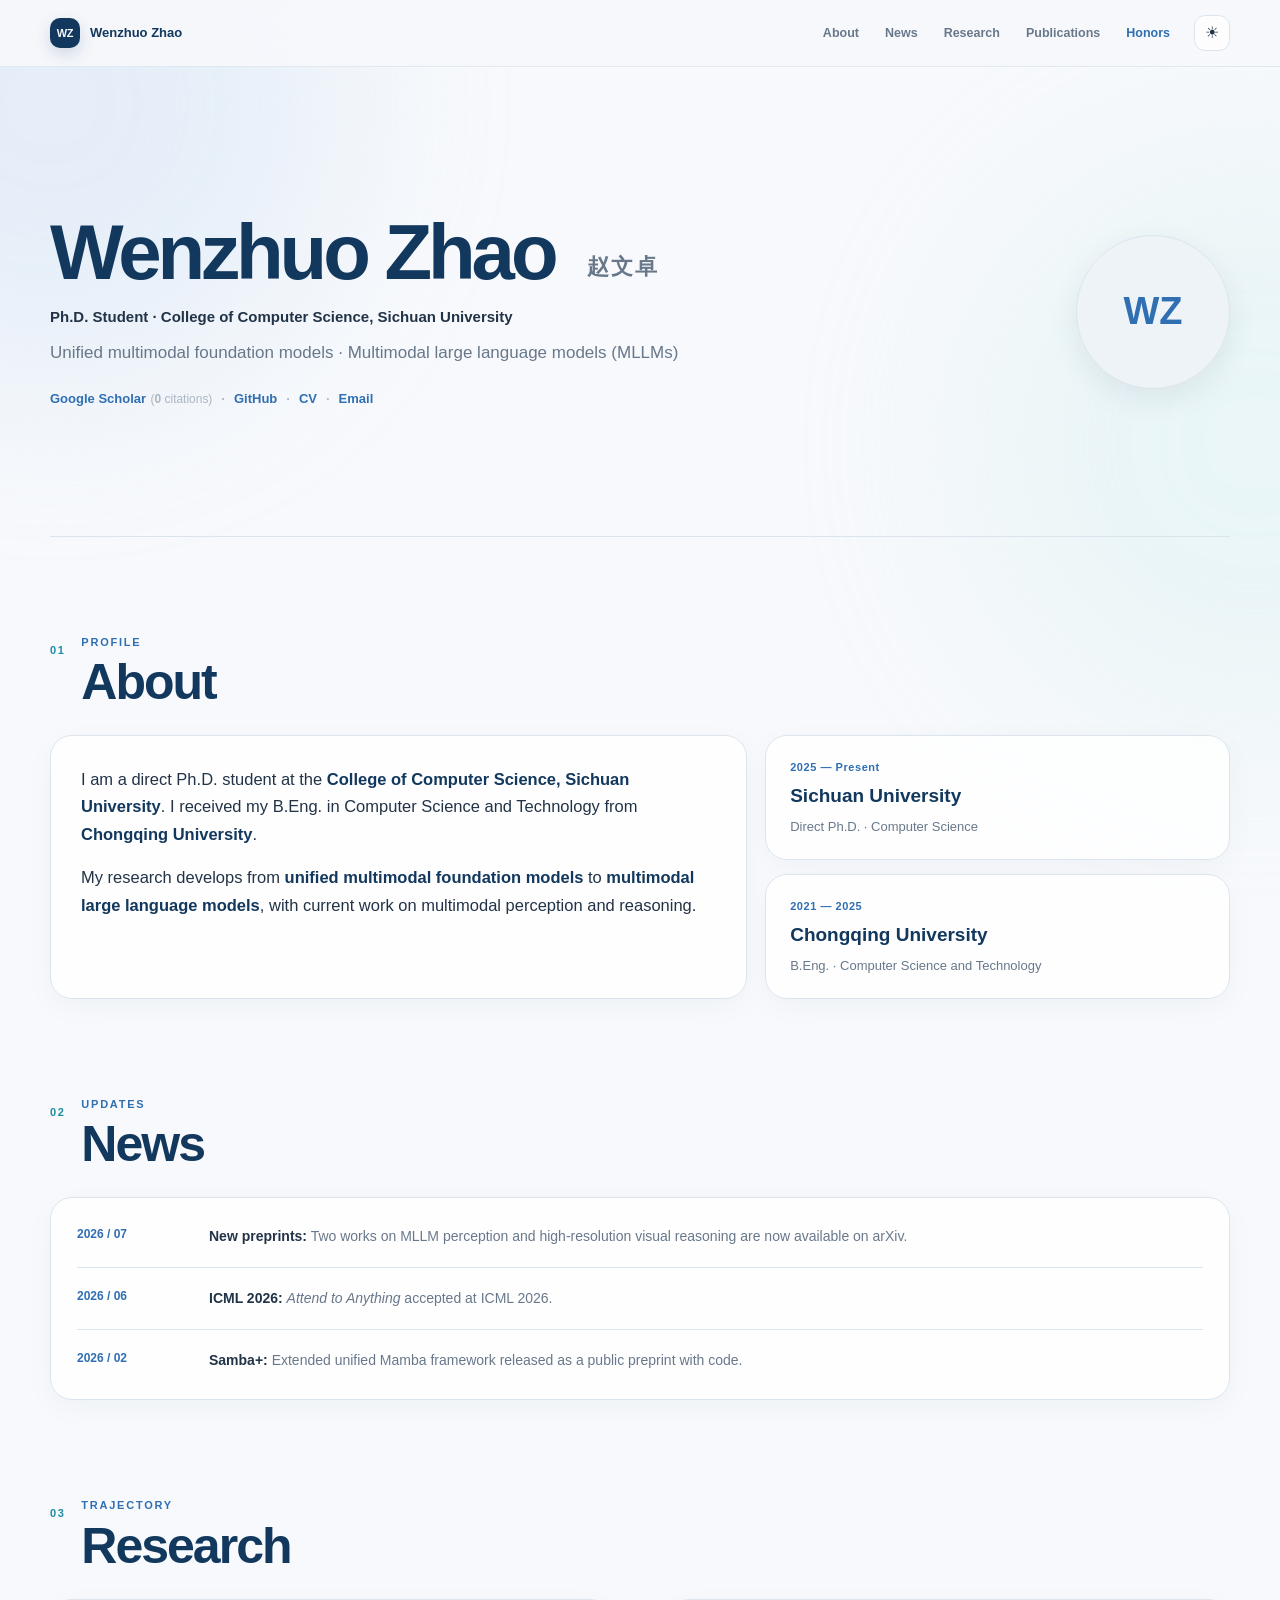
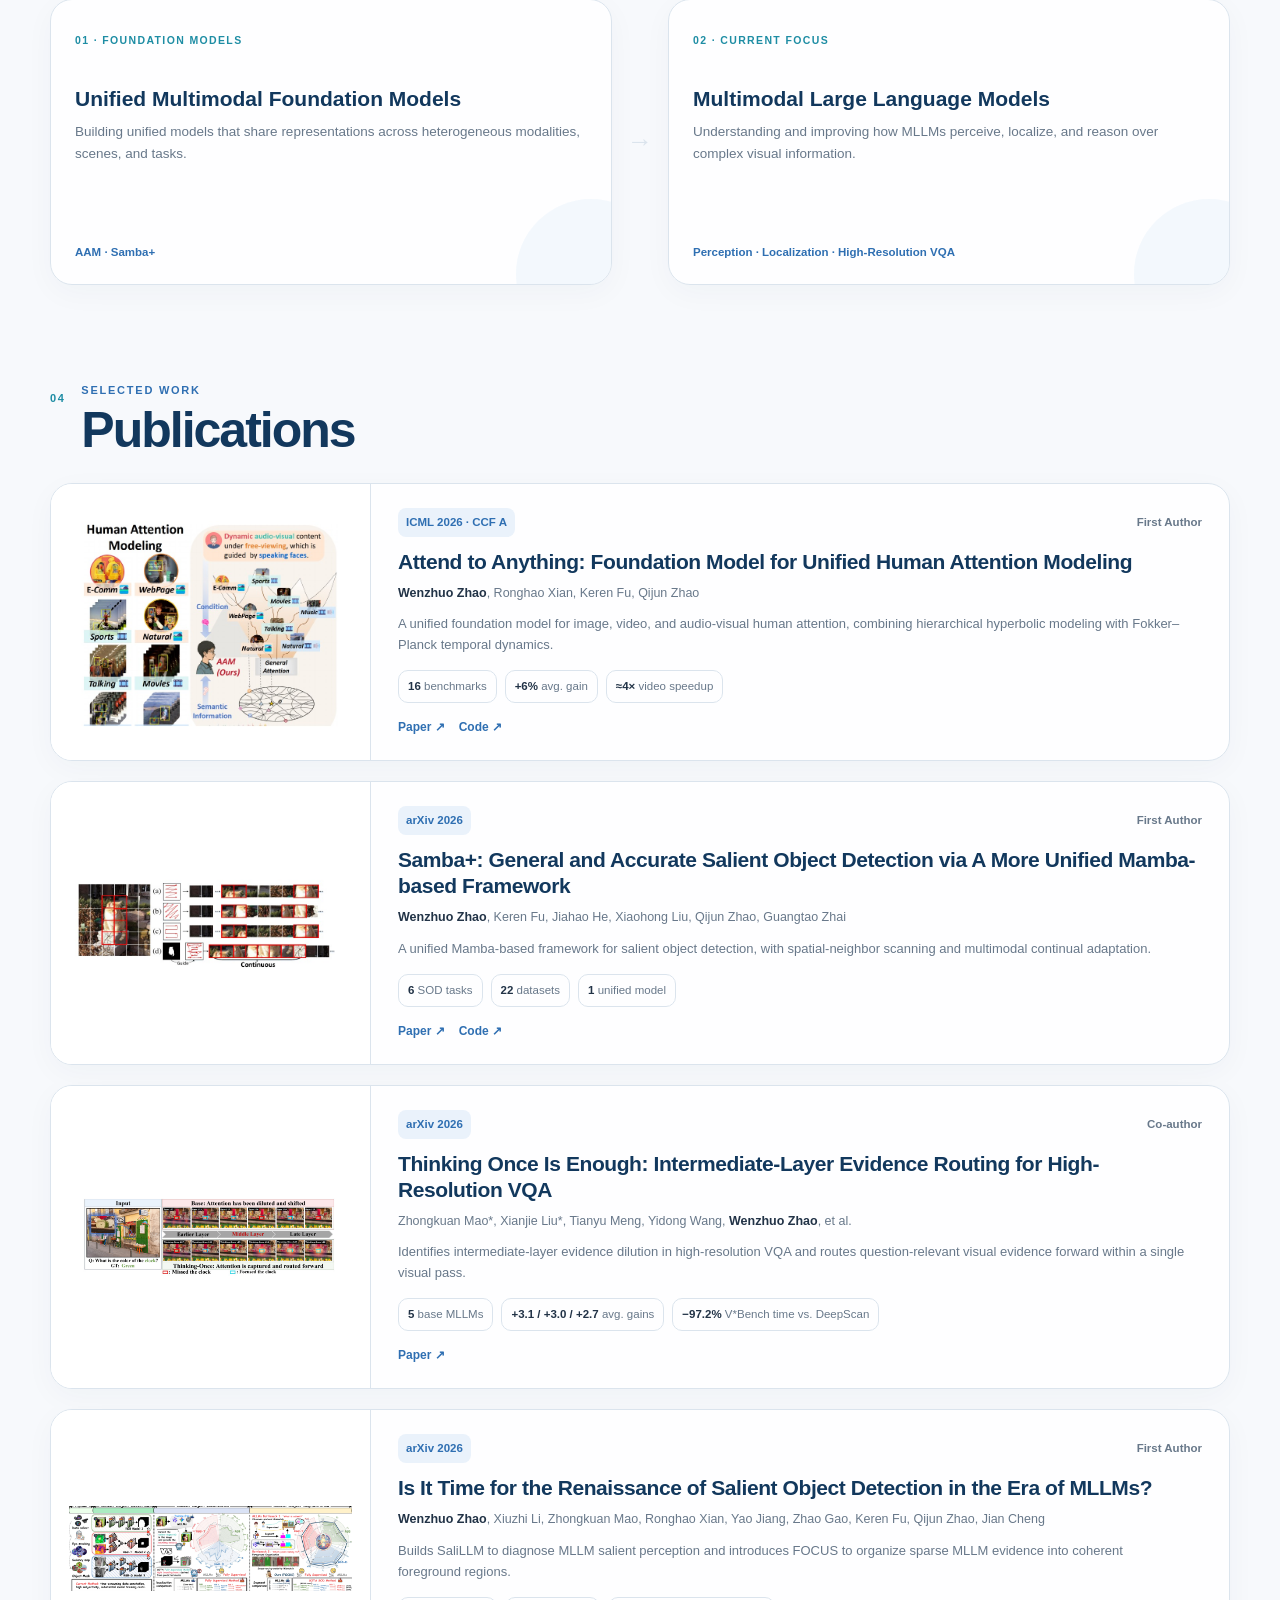
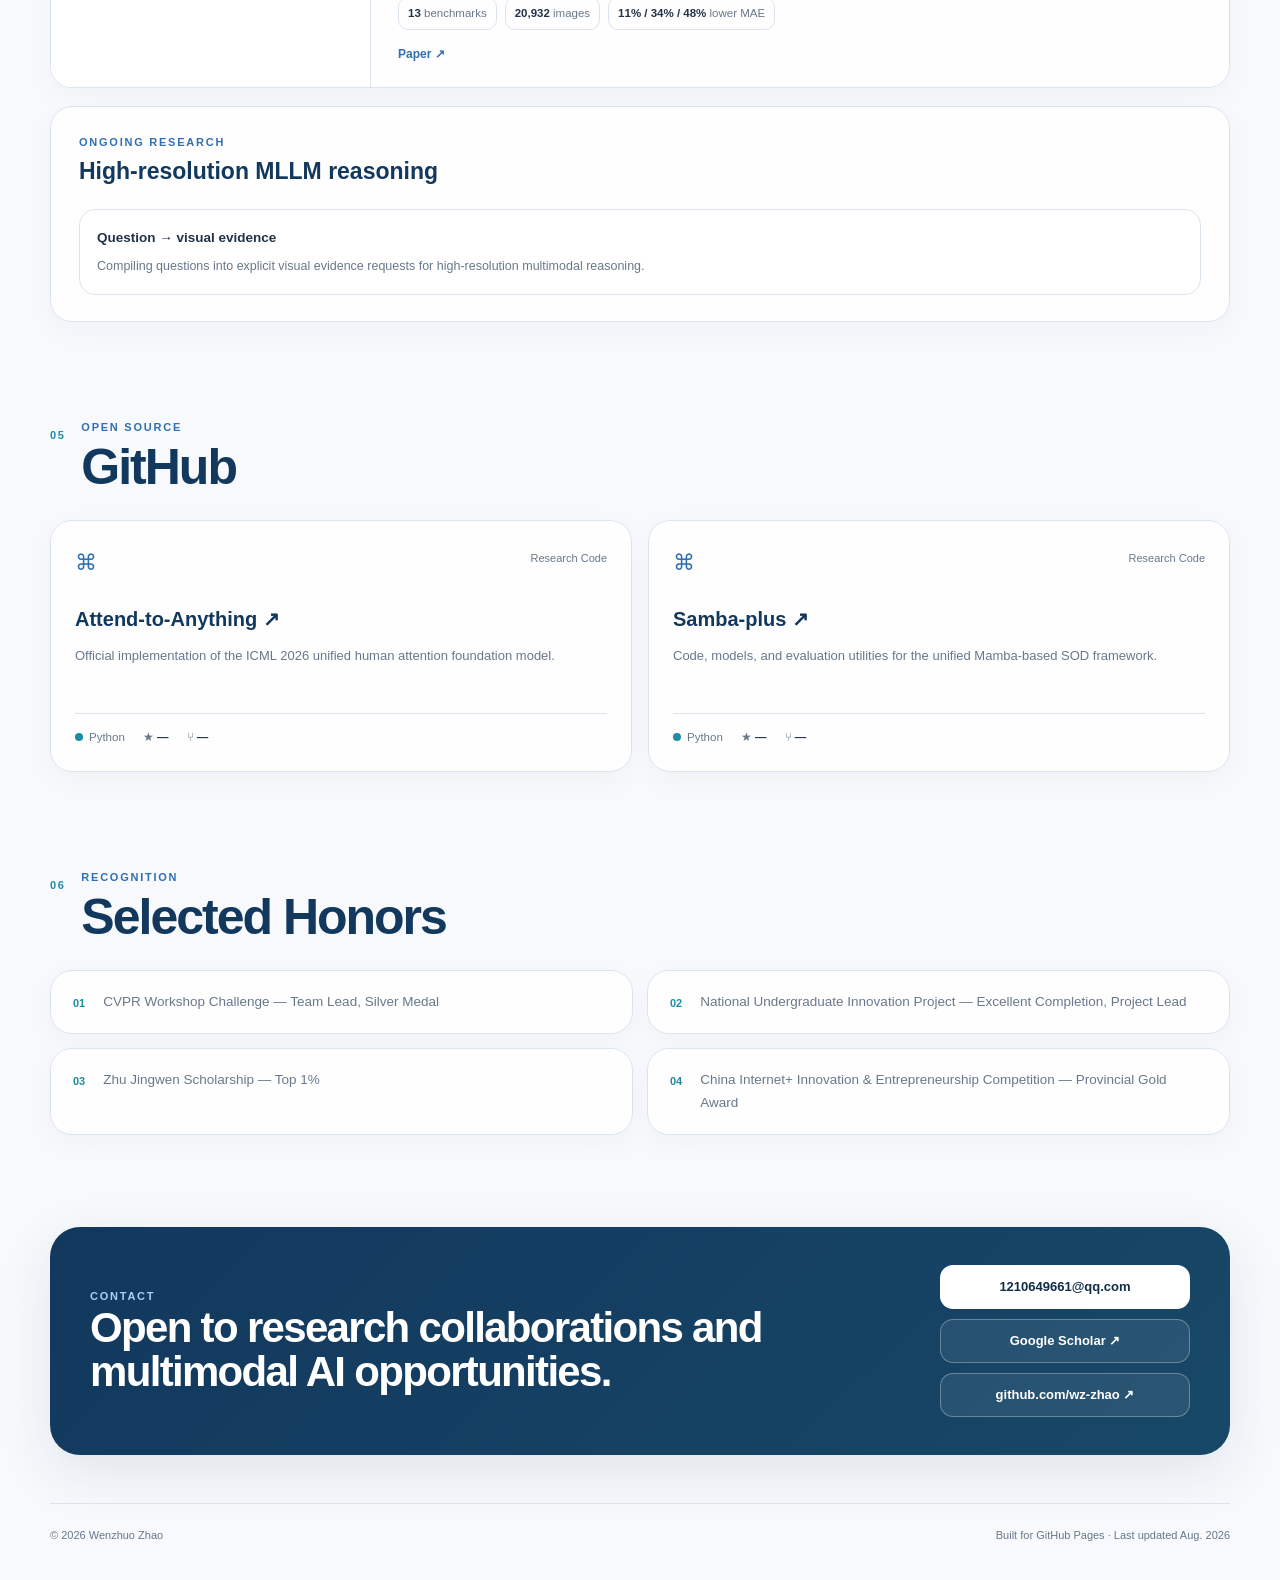
==== commit df45ba5a: "Add files via upload" ====
--- a/index.html
+++ b/index.html
@@ -41,7 +41,9 @@
         <p class="hero-role">Ph.D. Student · College of Computer Science, Sichuan University</p>
         <p class="hero-lead">Unified multimodal foundation models · Multimodal large language models (MLLMs)</p>
         <div class="hero-links" aria-label="Profile links">
-          <a href="https://scholar.google.co.jp/citations?user=dNzUUAoAAAAJ&hl=en&oi=ao" target="_blank" rel="noreferrer">Google Scholar</a>
+          <a class="scholar-link" href="https://scholar.google.co.jp/citations?user=dNzUUAoAAAAJ&hl=en&oi=ao" target="_blank" rel="noreferrer">
+            Google Scholar <span class="scholar-cite-inline">(<strong id="scholarCitations">—</strong> citations)</span>
+          </a>
           <span>·</span>
           <a href="https://github.com/wz-zhao" target="_blank" rel="noreferrer">GitHub</a>
           <span>·</span>
--- a/assets/style.css
+++ b/assets/style.css
@@ -430,3 +430,24 @@
   .unified-publications .pub-figure { min-height: 0; aspect-ratio: 16 / 9; border-right: 0; border-bottom: 1px solid var(--line); }
   .unified-publications .pub-content { padding: 21px 22px 20px; }
 }
+
+
+/* Google Scholar live citation count */
+.scholar-link {
+  display: inline-flex;
+  align-items: baseline;
+  gap: 0.28rem;
+}
+.scholar-cite-inline {
+  color: var(--muted);
+  font-size: 0.92em;
+  font-weight: 500;
+  white-space: nowrap;
+}
+.scholar-cite-inline strong {
+  color: inherit;
+  font-variant-numeric: tabular-nums;
+}
+.hero-links .scholar-link:hover .scholar-cite-inline {
+  color: var(--blue);
+}
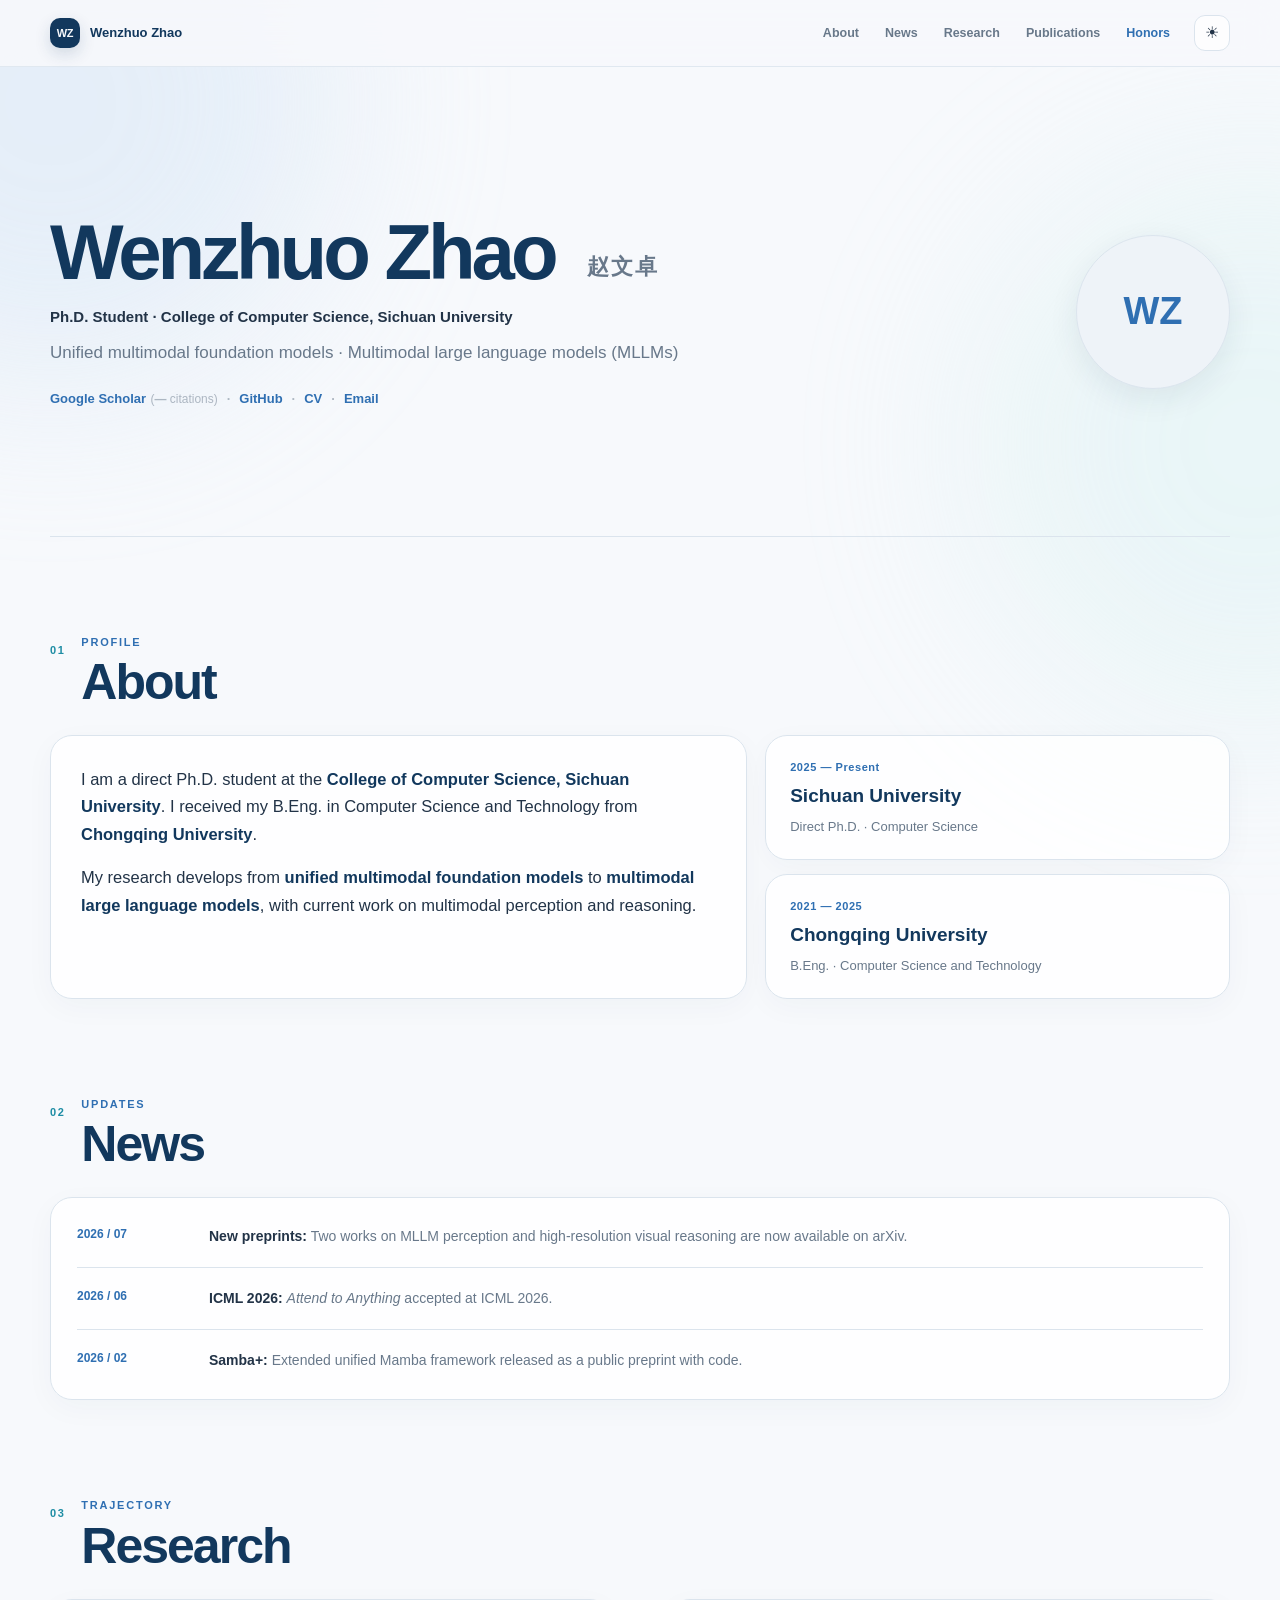
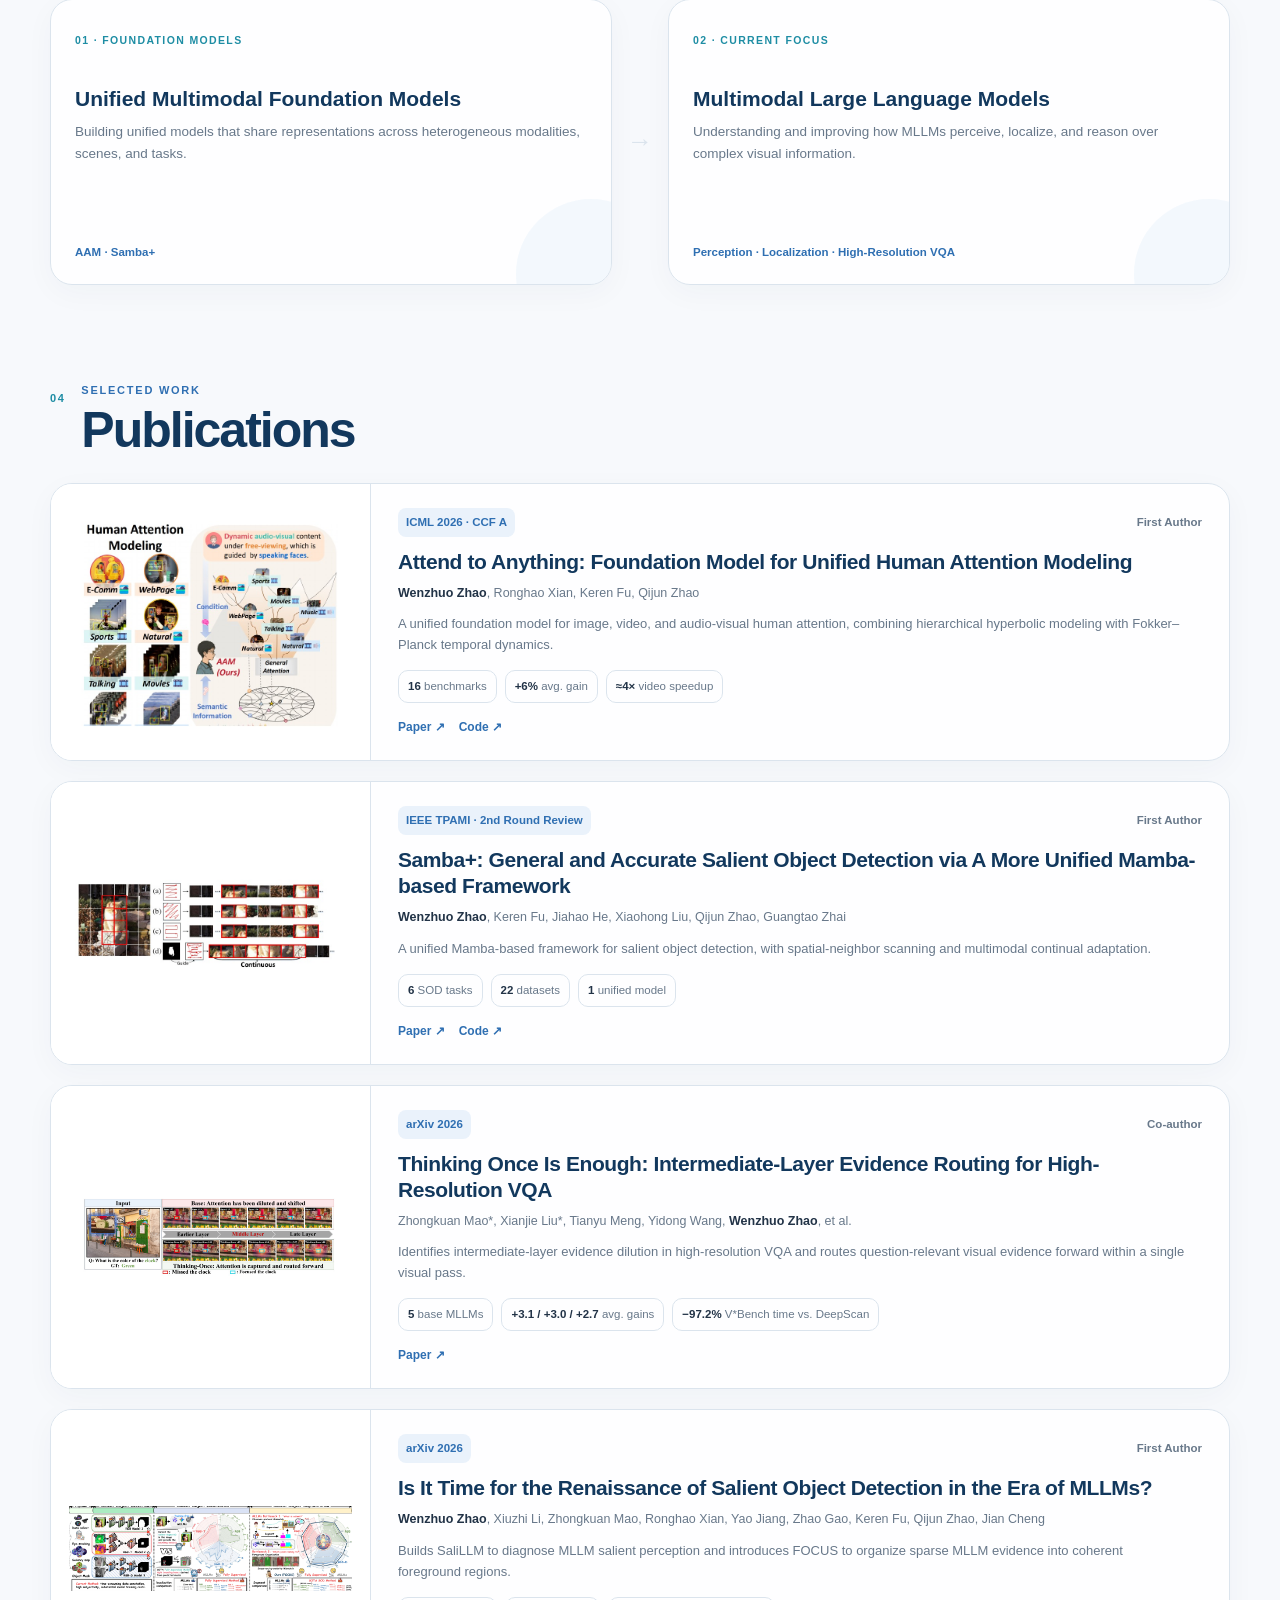
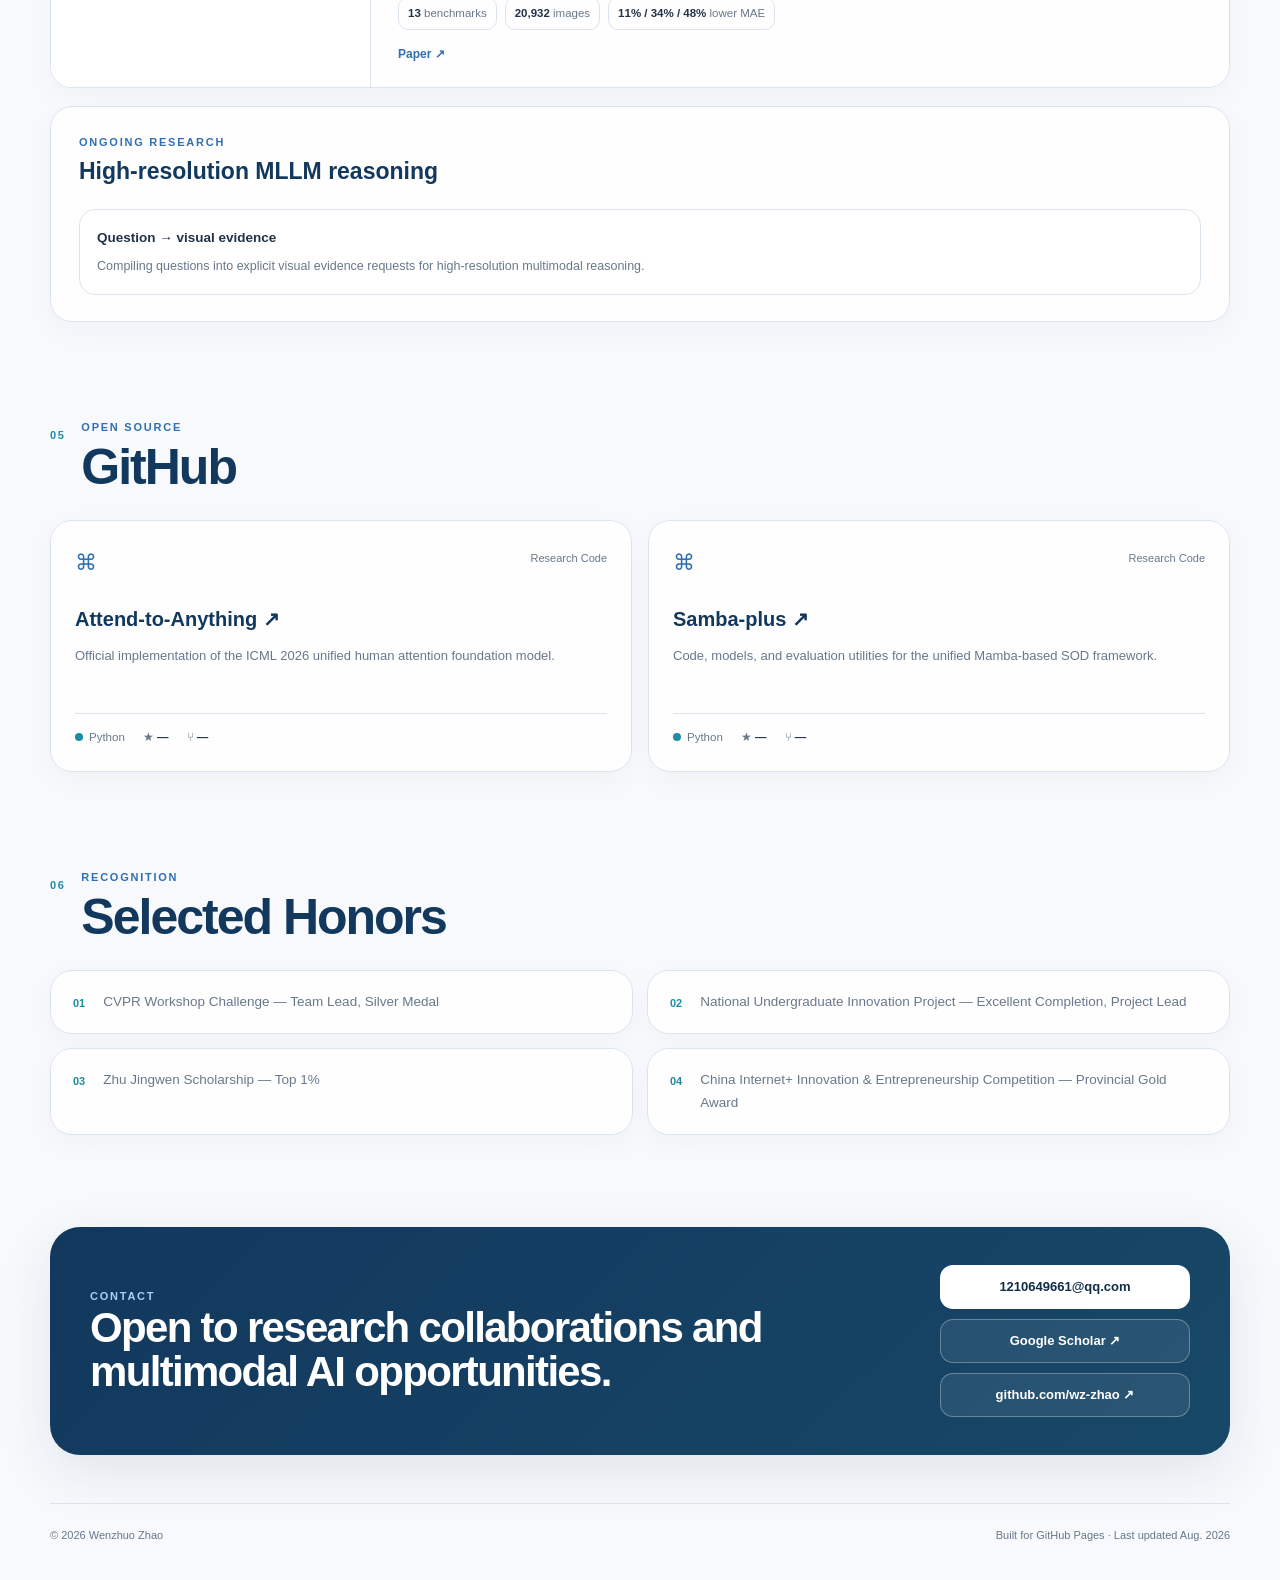
==== commit 8dfcb87d: "Add files via upload" ====
--- a/index.html
+++ b/index.html
@@ -157,7 +157,7 @@
             <img src="assets/samba_figure.jpg" alt="Spatial neighboring scanning in Samba+" />
           </a>
           <div class="pub-content">
-            <div class="pub-meta"><span class="venue-badge">arXiv 2026</span><span>First Author</span></div>
+            <div class="pub-meta"><span class="venue-badge">IEEE TPAMI · 2nd Round Review</span><span>First Author</span></div>
             <h3>Samba+: General and Accurate Salient Object Detection via A More Unified Mamba-based Framework</h3>
             <p class="authors"><strong>Wenzhuo Zhao</strong>, Keren Fu, Jiahao He, Xiaohong Liu, Qijun Zhao, Guangtao Zhai</p>
             <p class="pub-summary">A unified Mamba-based framework for salient object detection, with spatial-neighbor scanning and multimodal continual adaptation.</p>
